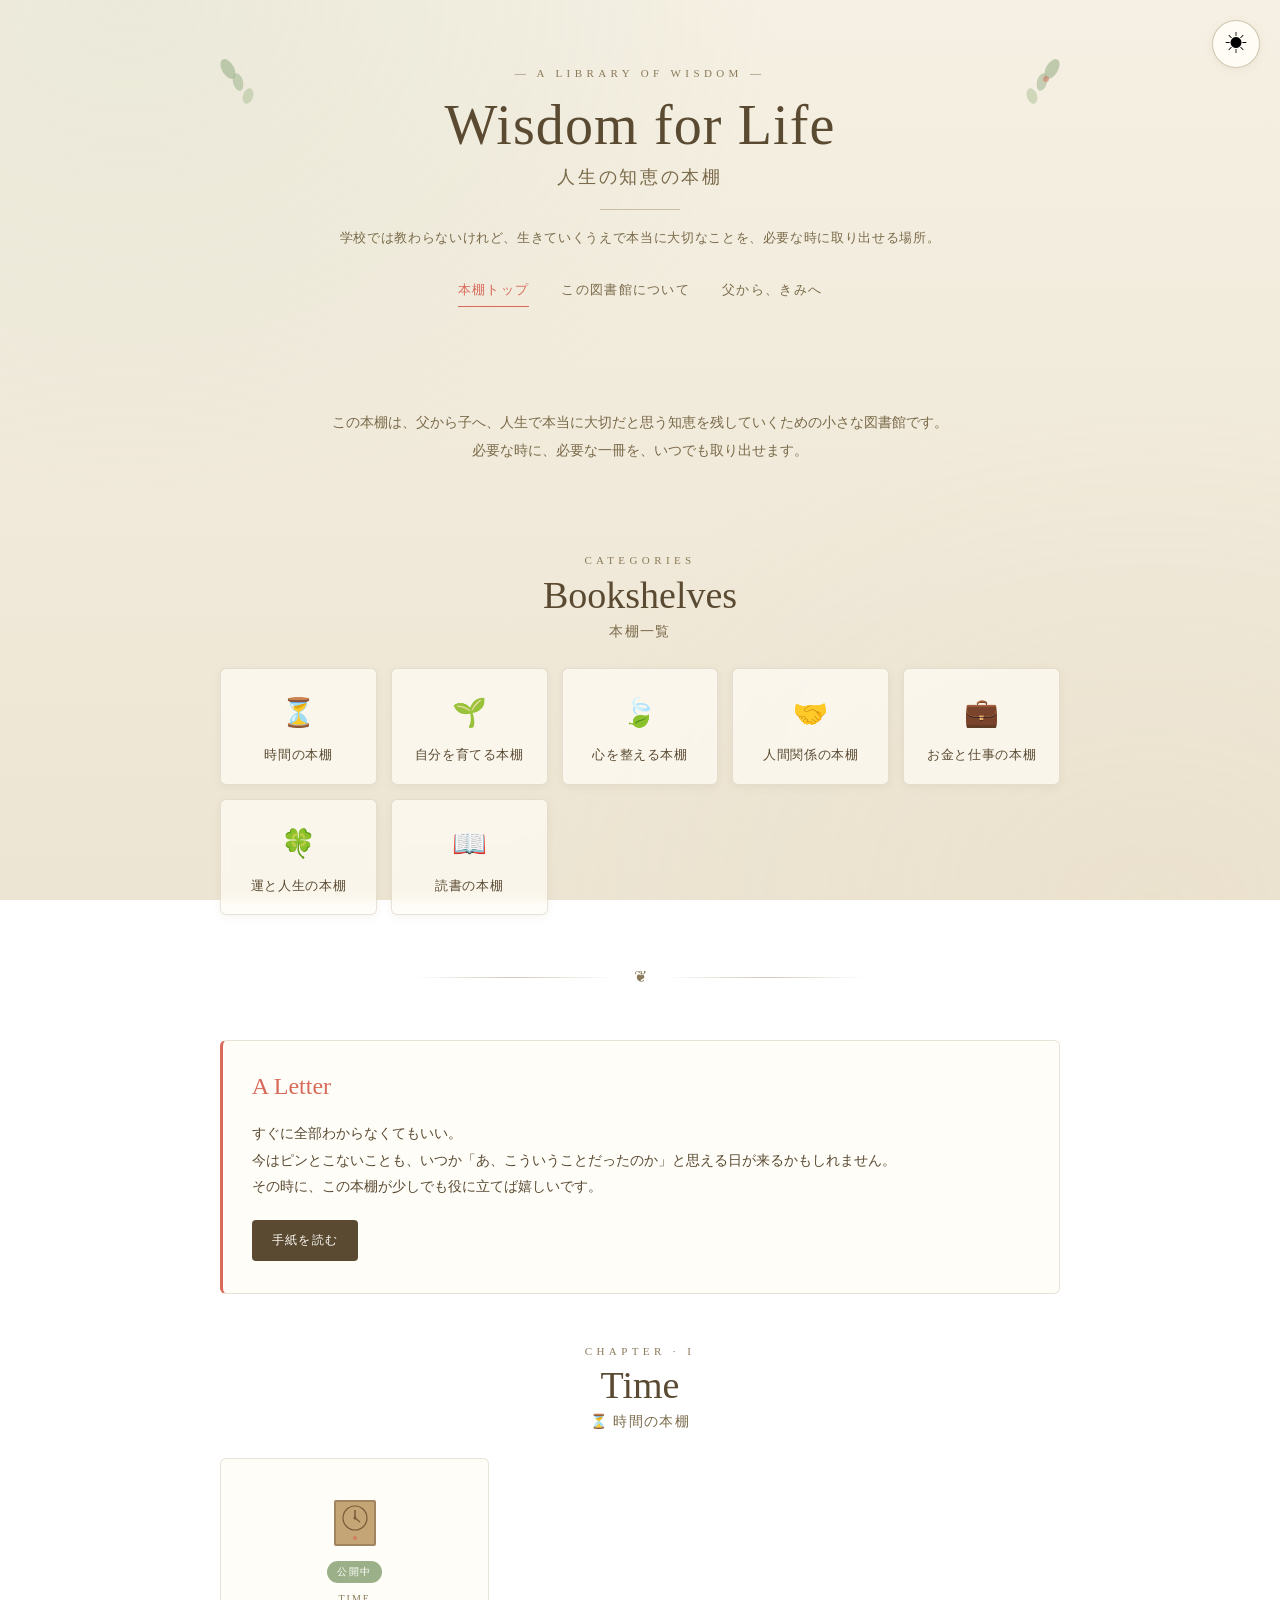
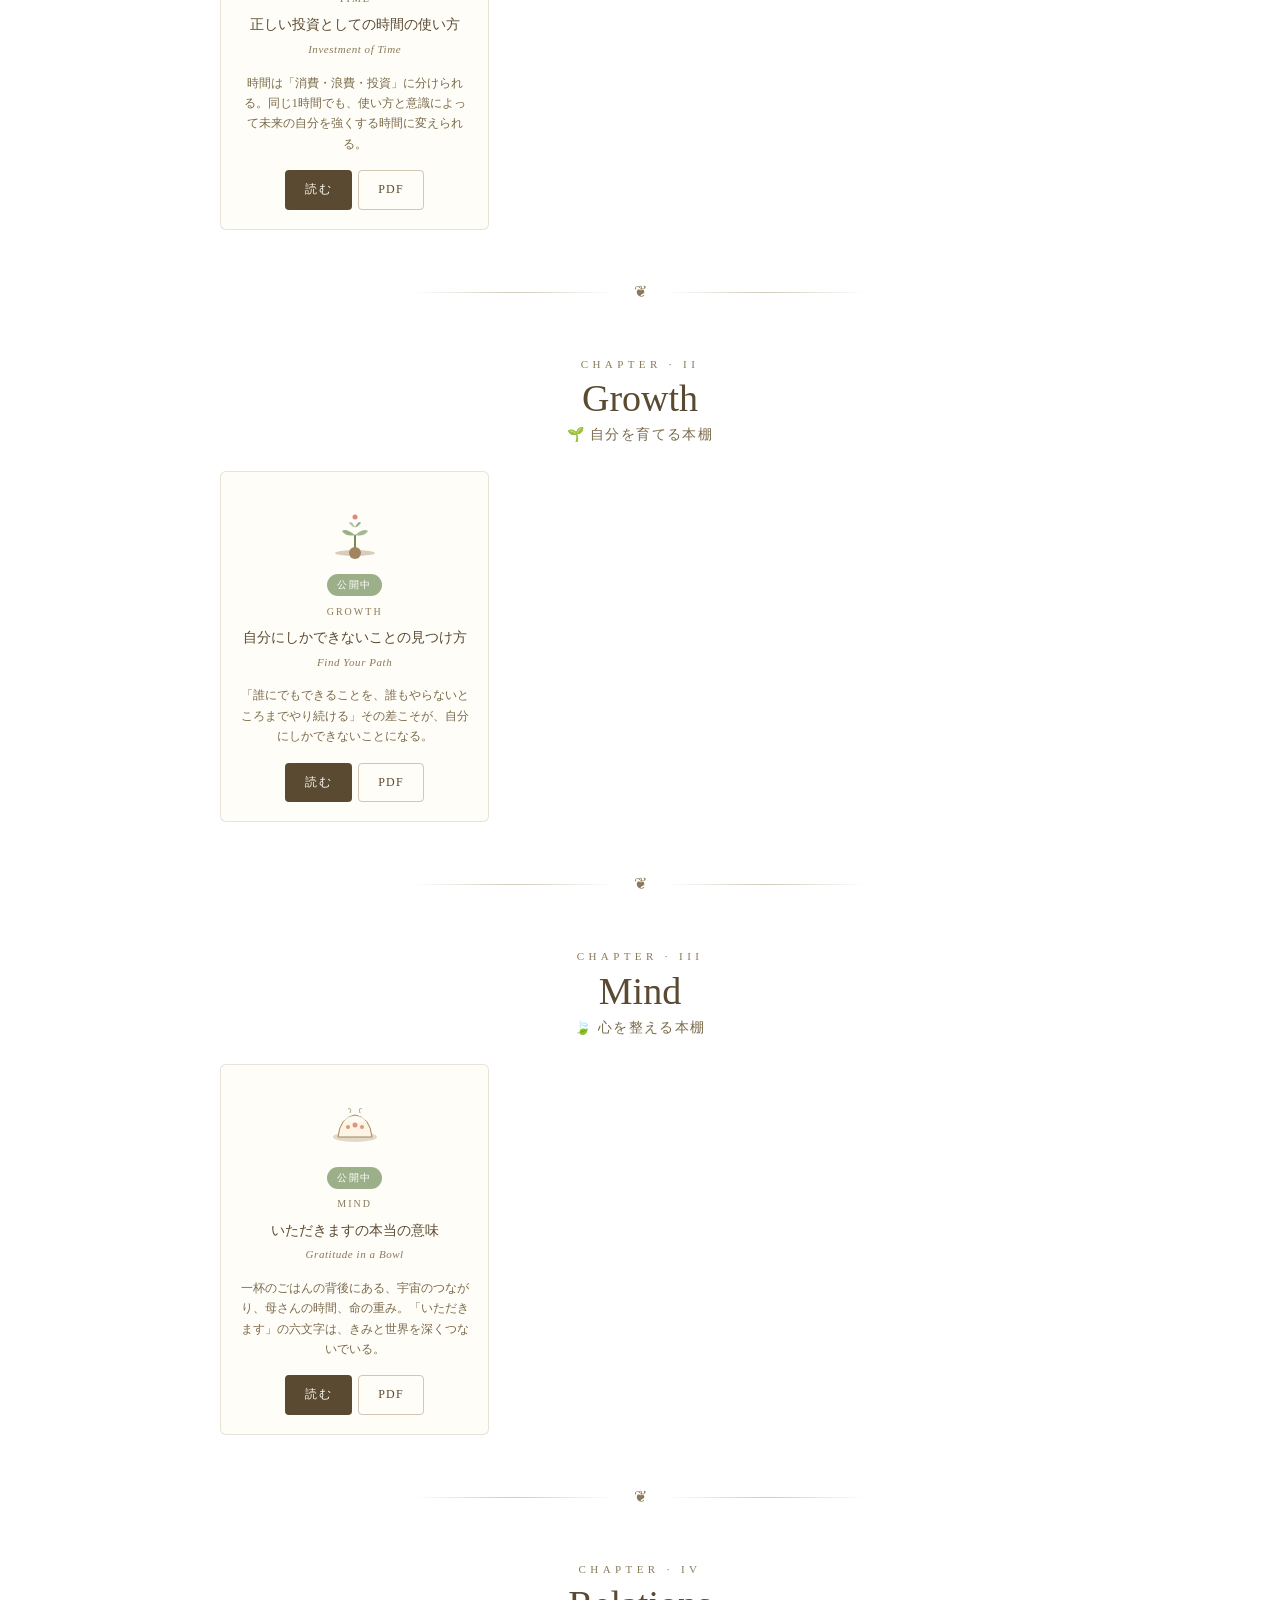
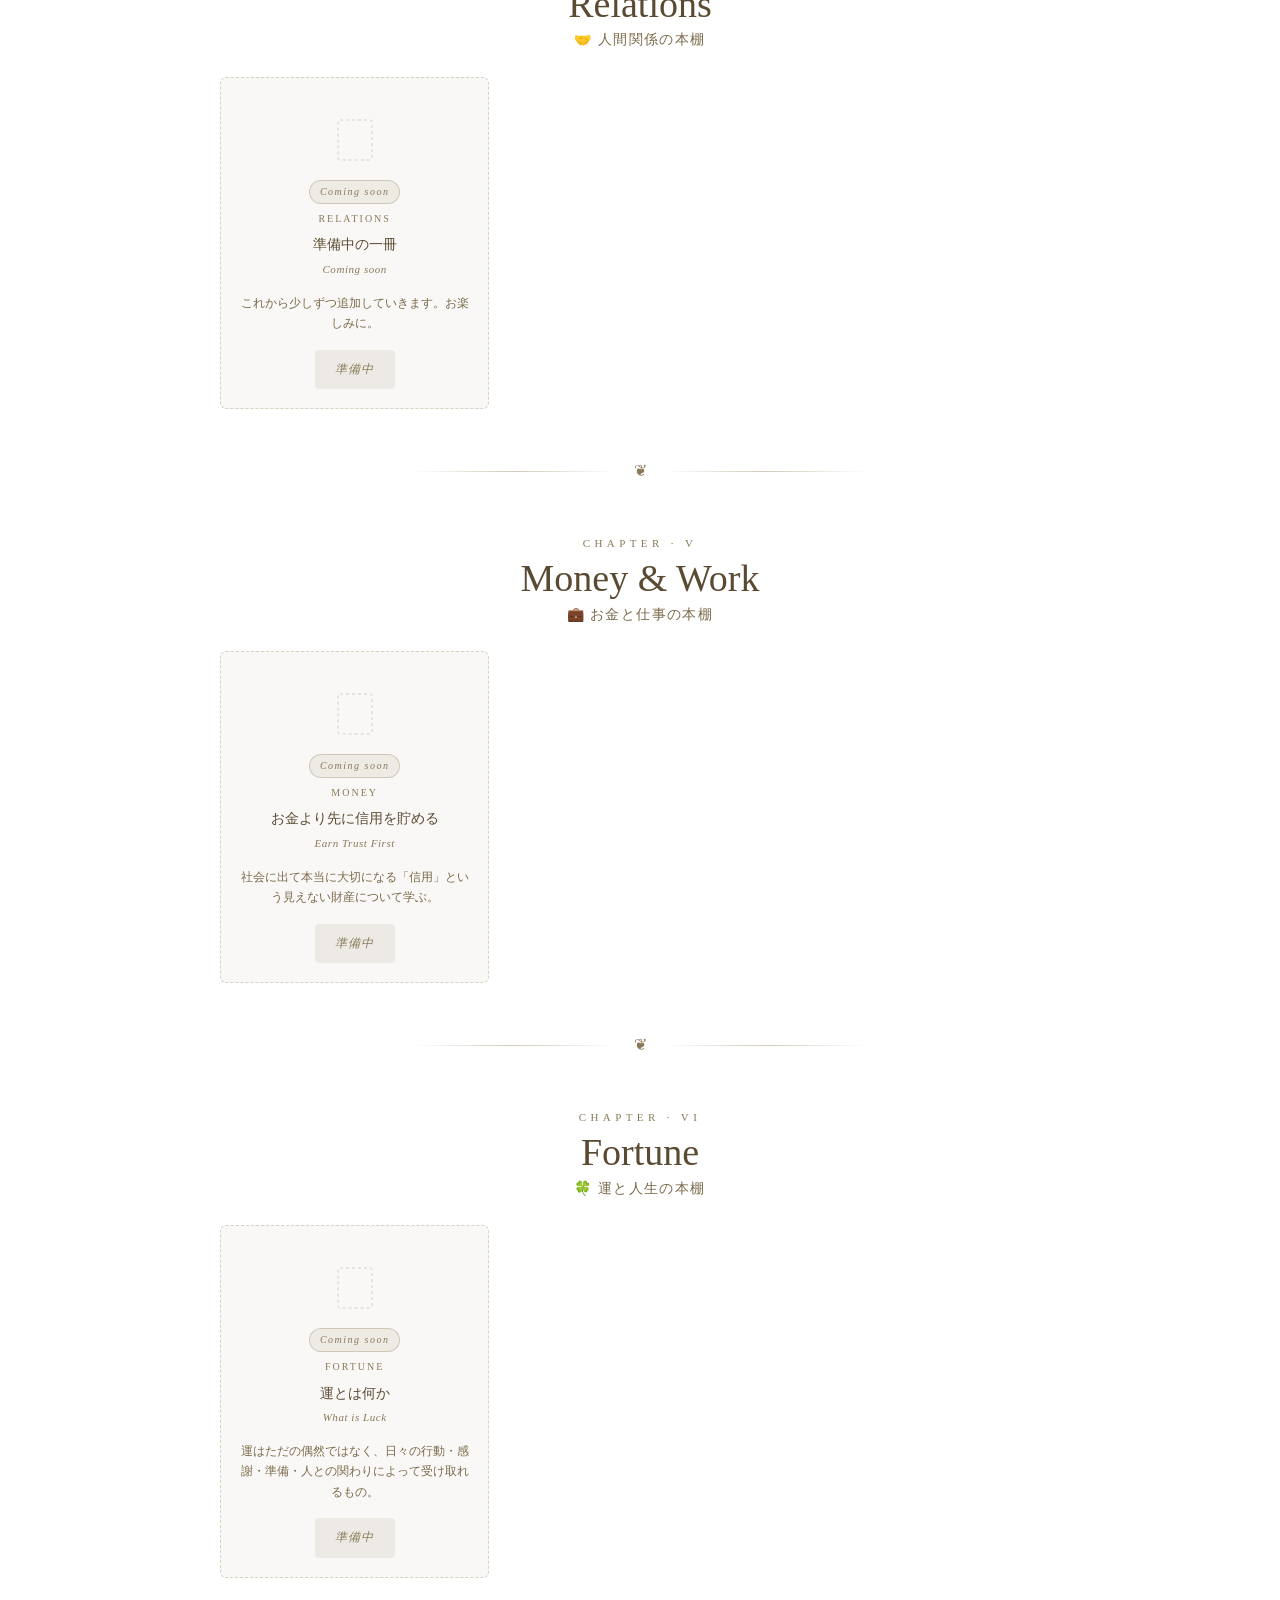
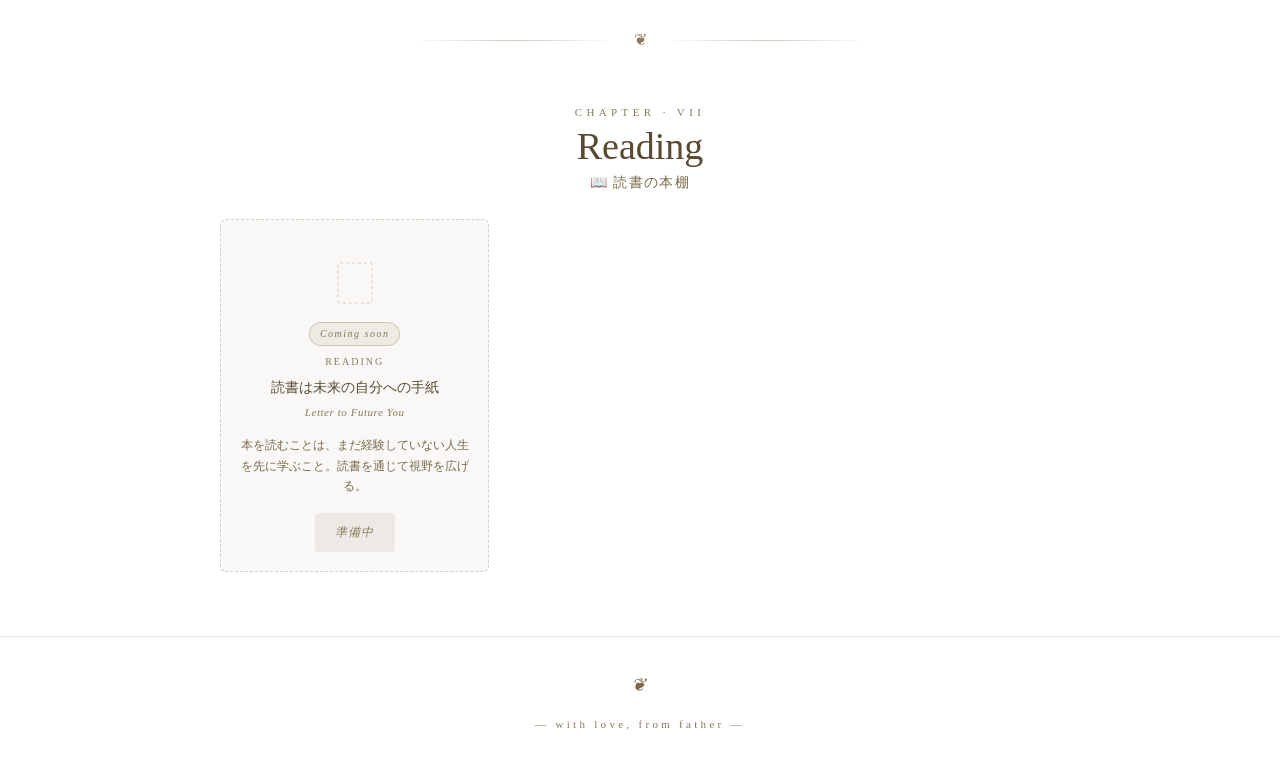
==== index.html @ dc79f316 "Update index.html" ====
<!DOCTYPE html>
<!--
  index.html  =  サイトのトップページ
  ヴィンテージ・ライブラリーデザイン(昼モード)
-->
<html lang="ja" data-mode="day">
<head>
  <meta charset="UTF-8">
  <meta name="viewport" content="width=device-width, initial-scale=1.0">
  <title>人生の知恵の本棚｜父から、きみへ。必要な時に取り出せる学びの図書館</title>
  <meta name="description" content="学校では教わらないけれど、生きていくうえで本当に大切なこと。父から、きみへ。人生の知恵を残していく学びの図書館。時間の使い方、自分を育てる力、心を整える知恵などを、文章とPDFで残しています。">
  <!-- OGP (SNSでシェアされた時の表示) -->
  <meta property="og:title" content="人生の知恵の本棚｜父から、きみへ。必要な時に取り出せる学びの図書館">
  <meta property="og:description" content="学校では教わらないけれど、生きていくうえで本当に大切なこと。父から、きみへ。人生の知恵を残していく学びの図書館。時間の使い方、自分を育てる力、心を整える知恵などを、文章とPDFで残しています。">
  <meta property="og:type" content="website">
  <meta property="og:url" content="https://lampirika358.com/index.html">
  <meta property="og:site_name" content="人生の知恵の本棚">
  <meta property="og:locale" content="ja_JP">
  <meta name="twitter:card" content="summary">
  <link rel="stylesheet" href="assets/css/style.css">
</head>
<body>

  <!-- 昼夜切替ボタン(フェーズ1では仮ボタン、フェーズ2で機能追加) -->
  <button class="mode-toggle" title="昼夜モード切替(準備中)">☀</button>

  <!-- ===== ヘッダー ===== -->
  <header class="site-header">
    <div class="container">
      <div class="site-header-inner">
        <p class="site-overline">— A LIBRARY OF WISDOM —</p>
        <h1 class="site-title"><a href="index.html">Wisdom for Life</a></h1>
        <p class="site-title-jp">人生の知恵の本棚</p>
        <div class="site-divider"></div>
        <p class="site-subtitle">学校では教わらないけれど、生きていくうえで本当に大切なことを、必要な時に取り出せる場所。</p>
      </div>
      <nav class="site-nav">
        <a href="index.html" class="is-active">本棚トップ</a>
        <a href="about.html">この図書館について</a>
        <a href="letter.html">父から、きみへ</a>
      </nav>
    </div>
  </header>

  <main class="container">

    <!-- ===== 導入 ===== -->
    <section class="intro">
      <p>
        この本棚は、父から子へ、人生で本当に大切だと思う知恵を残していくための小さな図書館です。<br>
        必要な時に、必要な一冊を、いつでも取り出せます。
      </p>
    </section>

    <!-- ===== カテゴリー一覧 ===== -->
    <section class="section">
      <div class="section-chapter">
        <p class="section-chapter-overline">CATEGORIES</p>
        <h2 class="section-chapter-title">Bookshelves</h2>
        <p class="section-chapter-jp">本棚一覧</p>
      </div>

      <div class="category-grid">
        <a class="category-card" href="#shelf-time">
          <span class="category-icon">⏳</span>
          <span class="category-name">時間の本棚</span>
        </a>
        <a class="category-card" href="#shelf-self">
          <span class="category-icon">🌱</span>
          <span class="category-name">自分を育てる本棚</span>
        </a>
        <a class="category-card" href="#shelf-mind">
          <span class="category-icon">🍃</span>
          <span class="category-name">心を整える本棚</span>
        </a>
        <a class="category-card" href="#shelf-relation">
          <span class="category-icon">🤝</span>
          <span class="category-name">人間関係の本棚</span>
        </a>
        <a class="category-card" href="#shelf-money">
          <span class="category-icon">💼</span>
          <span class="category-name">お金と仕事の本棚</span>
        </a>
        <a class="category-card" href="#shelf-luck">
          <span class="category-icon">🍀</span>
          <span class="category-name">運と人生の本棚</span>
        </a>
        <a class="category-card" href="#shelf-read">
          <span class="category-icon">📖</span>
          <span class="category-name">読書の本棚</span>
        </a>
      </div>
    </section>

    <!-- 区切り -->
    <div class="divider">
      <div class="divider-line"></div>
      <span class="divider-mark">❦</span>
      <div class="divider-line"></div>
    </div>

    <!-- ===== 父から、きみへ(短いメッセージ) ===== -->
    <section class="message-box">
      <h2 class="message-box-title">A Letter</h2>
      <p>
        すぐに全部わからなくてもいい。<br>
        今はピンとこないことも、いつか「あ、こういうことだったのか」と思える日が来るかもしれません。<br>
        その時に、この本棚が少しでも役に立てば嬉しいです。
      </p>
      <p style="margin-top: 1.2rem;">
        <a class="btn btn-primary" href="letter.html">手紙を読む</a>
      </p>
    </section>

    <!-- ===== 時間の本棚 ===== -->
    <section class="section" id="shelf-time">
      <div class="section-chapter">
        <p class="section-chapter-overline">CHAPTER · I</p>
        <h2 class="section-chapter-title">Time</h2>
        <p class="section-chapter-jp">⏳ 時間の本棚</p>
      </div>

      <div class="book-grid">
        <article class="book-card">
          <!-- 本のイラスト -->
          <div class="book-illustration">
            <svg viewBox="0 0 70 70">
              <rect x="14" y="18" width="42" height="46" fill="#a08560" rx="2"/>
              <rect x="16" y="20" width="38" height="42" fill="#c4a575" rx="1"/>
              <circle cx="35" cy="36" r="12" fill="none" stroke="#7a5a3a" stroke-width="1.2"/>
              <line x1="35" y1="28" x2="35" y2="36" stroke="#7a5a3a" stroke-width="1.5"/>
              <line x1="35" y1="36" x2="40" y2="40" stroke="#7a5a3a" stroke-width="1.2"/>
              <circle cx="35" cy="36" r="1.5" fill="#7a5a3a"/>
              <circle cx="35" cy="56" r="2" fill="#d96a5a" opacity="0.7"/>
            </svg>
          </div>
          <span class="book-status status-open">公開中</span>
          <p class="book-category">TIME</p>
          <h3 class="book-title">正しい投資としての時間の使い方</h3>
          <p class="book-title-en">Investment of Time</p>
          <p class="book-desc">時間は「消費・浪費・投資」に分けられる。同じ1時間でも、使い方と意識によって未来の自分を強くする時間に変えられる。</p>
          <div class="book-actions">
            <a class="btn btn-primary" href="lessons/time-investment.html">読む</a>
            <a class="btn btn-secondary" href="assets/pdf/time-investment.pdf" target="_blank" rel="noopener">PDF</a>
          </div>
        </article>
      </div>
    </section>

    <!-- 区切り -->
    <div class="divider">
      <div class="divider-line"></div>
      <span class="divider-mark">❦</span>
      <div class="divider-line"></div>
    </div>

    <!-- ===== 自分を育てる本棚 ===== -->
    <section class="section" id="shelf-self">
      <div class="section-chapter">
        <p class="section-chapter-overline">CHAPTER · II</p>
        <h2 class="section-chapter-title">Growth</h2>
        <p class="section-chapter-jp">🌱 自分を育てる本棚</p>
      </div>

      <div class="book-grid">
        <article class="book-card">
          <div class="book-illustration">
            <svg viewBox="0 0 70 70">
              <ellipse cx="35" cy="58" rx="20" ry="3" fill="#a08560" opacity="0.4"/>
              <path d="M35 58 L35 40" stroke="#7a8a5a" stroke-width="2"/>
              <path d="M35 40 Q26 33 22 36 Q26 42 35 40" fill="#9bb088"/>
              <path d="M35 40 Q44 33 48 36 Q44 42 35 40" fill="#a5b893"/>
              <path d="M35 32 Q31 25 29 28 Q33 33 35 32" fill="#b5c5a0"/>
              <path d="M35 32 Q39 25 41 28 Q37 33 35 32" fill="#9bb088"/>
              <circle cx="35" cy="58" r="6" fill="#a08560"/>
              <circle cx="35" cy="22" r="2.5" fill="#d96a5a" opacity="0.8"/>
            </svg>
          </div>
          <span class="book-status status-open">公開中</span>
          <p class="book-category">GROWTH</p>
          <h3 class="book-title">自分にしかできないことの見つけ方</h3>
          <p class="book-title-en">Find Your Path</p>
          <p class="book-desc">「誰にでもできることを、誰もやらないところまでやり続ける」その差こそが、自分にしかできないことになる。</p>
          <div class="book-actions">
            <a class="btn btn-primary" href="lessons/jibun-ni-shika-dekinai-koto.html">読む</a>
            <a class="btn btn-secondary" href="assets/pdf/jibun-ni-shika-dekinai-koto.pdf" target="_blank" rel="noopener">PDF</a>
          </div>
        </article>
      </div>
    </section>

    <!-- 区切り -->
    <div class="divider">
      <div class="divider-line"></div>
      <span class="divider-mark">❦</span>
      <div class="divider-line"></div>
    </div>

    <!-- ===== 心を整える本棚 ===== -->
    <section class="section" id="shelf-mind">
      <div class="section-chapter">
        <p class="section-chapter-overline">CHAPTER · III</p>
        <h2 class="section-chapter-title">Mind</h2>
        <p class="section-chapter-jp">🍃 心を整える本棚</p>
      </div>

      <div class="book-grid">
        <article class="book-card">
          <div class="book-illustration">
            <svg viewBox="0 0 70 70">
              <ellipse cx="35" cy="50" rx="22" ry="5" fill="#a08560" opacity="0.3"/>
              <path d="M18 50 Q20 30 35 28 Q50 30 52 50 Z" fill="#fcf5e3" stroke="#a08560" stroke-width="1"/>
              <ellipse cx="35" cy="32" rx="12" ry="3" fill="#fff" opacity="0.6"/>
              <circle cx="28" cy="40" r="2" fill="#d96a5a" opacity="0.7"/>
              <circle cx="35" cy="38" r="2.5" fill="#d96a5a" opacity="0.7"/>
              <circle cx="42" cy="40" r="2" fill="#d96a5a" opacity="0.7"/>
              <path d="M30 26 Q32 20 28 22" fill="none" stroke="#9bb088" stroke-width="1"/>
              <path d="M40 26 Q38 20 42 22" fill="none" stroke="#9bb088" stroke-width="1"/>
            </svg>
          </div>
          <span class="book-status status-open">公開中</span>
          <p class="book-category">MIND</p>
          <h3 class="book-title">いただきますの本当の意味</h3>
          <p class="book-title-en">Gratitude in a Bowl</p>
          <p class="book-desc">一杯のごはんの背後にある、宇宙のつながり、母さんの時間、命の重み。「いただきます」の六文字は、きみと世界を深くつないでいる。</p>
          <div class="book-actions">
            <a class="btn btn-primary" href="lessons/itadakimasu.html">読む</a>
            <a class="btn btn-secondary" href="assets/pdf/itadakimasu.pdf" target="_blank" rel="noopener">PDF</a>
          </div>
        </article>
      </div>
    </section>

    <!-- 区切り -->
    <div class="divider">
      <div class="divider-line"></div>
      <span class="divider-mark">❦</span>
      <div class="divider-line"></div>
    </div>

    <!-- ===== 人間関係の本棚 ===== -->
    <section class="section" id="shelf-relation">
      <div class="section-chapter">
        <p class="section-chapter-overline">CHAPTER · IV</p>
        <h2 class="section-chapter-title">Relations</h2>
        <p class="section-chapter-jp">🤝 人間関係の本棚</p>
      </div>

      <div class="book-grid">
        <article class="book-card is-coming">
          <div class="book-illustration">
            <svg viewBox="0 0 70 70">
              <rect x="18" y="20" width="34" height="40" fill="none" stroke="#a89070" stroke-width="1" stroke-dasharray="3,3" rx="2"/>
            </svg>
          </div>
          <span class="book-status status-coming">Coming soon</span>
          <p class="book-category">RELATIONS</p>
          <h3 class="book-title">準備中の一冊</h3>
          <p class="book-title-en">Coming soon</p>
          <p class="book-desc">これから少しずつ追加していきます。お楽しみに。</p>
          <div class="book-actions">
            <span class="btn btn-disabled">準備中</span>
          </div>
        </article>
      </div>
    </section>

    <!-- 区切り -->
    <div class="divider">
      <div class="divider-line"></div>
      <span class="divider-mark">❦</span>
      <div class="divider-line"></div>
    </div>

    <!-- ===== お金と仕事の本棚 ===== -->
    <section class="section" id="shelf-money">
      <div class="section-chapter">
        <p class="section-chapter-overline">CHAPTER · V</p>
        <h2 class="section-chapter-title">Money &amp; Work</h2>
        <p class="section-chapter-jp">💼 お金と仕事の本棚</p>
      </div>

      <div class="book-grid">
        <article class="book-card is-coming">
          <div class="book-illustration">
            <svg viewBox="0 0 70 70">
              <rect x="18" y="20" width="34" height="40" fill="none" stroke="#a89070" stroke-width="1" stroke-dasharray="3,3" rx="2"/>
            </svg>
          </div>
          <span class="book-status status-coming">Coming soon</span>
          <p class="book-category">MONEY</p>
          <h3 class="book-title">お金より先に信用を貯める</h3>
          <p class="book-title-en">Earn Trust First</p>
          <p class="book-desc">社会に出て本当に大切になる「信用」という見えない財産について学ぶ。</p>
          <div class="book-actions">
            <span class="btn btn-disabled">準備中</span>
          </div>
        </article>
      </div>
    </section>

    <!-- 区切り -->
    <div class="divider">
      <div class="divider-line"></div>
      <span class="divider-mark">❦</span>
      <div class="divider-line"></div>
    </div>

    <!-- ===== 運と人生の本棚 ===== -->
    <section class="section" id="shelf-luck">
      <div class="section-chapter">
        <p class="section-chapter-overline">CHAPTER · VI</p>
        <h2 class="section-chapter-title">Fortune</h2>
        <p class="section-chapter-jp">🍀 運と人生の本棚</p>
      </div>

      <div class="book-grid">
        <article class="book-card is-coming">
          <div class="book-illustration">
            <svg viewBox="0 0 70 70">
              <rect x="18" y="20" width="34" height="40" fill="none" stroke="#a89070" stroke-width="1" stroke-dasharray="3,3" rx="2"/>
            </svg>
          </div>
          <span class="book-status status-coming">Coming soon</span>
          <p class="book-category">FORTUNE</p>
          <h3 class="book-title">運とは何か</h3>
          <p class="book-title-en">What is Luck</p>
          <p class="book-desc">運はただの偶然ではなく、日々の行動・感謝・準備・人との関わりによって受け取れるもの。</p>
          <div class="book-actions">
            <span class="btn btn-disabled">準備中</span>
          </div>
        </article>
      </div>
    </section>

    <!-- 区切り -->
    <div class="divider">
      <div class="divider-line"></div>
      <span class="divider-mark">❦</span>
      <div class="divider-line"></div>
    </div>

    <!-- ===== 読書の本棚 ===== -->
    <section class="section" id="shelf-read">
      <div class="section-chapter">
        <p class="section-chapter-overline">CHAPTER · VII</p>
        <h2 class="section-chapter-title">Reading</h2>
        <p class="section-chapter-jp">📖 読書の本棚</p>
      </div>

      <div class="book-grid">
        <article class="book-card is-coming">
          <div class="book-illustration">
            <svg viewBox="0 0 70 70">
              <rect x="18" y="20" width="34" height="40" fill="none" stroke="#a89070" stroke-width="1" stroke-dasharray="3,3" rx="2"/>
            </svg>
          </div>
          <span class="book-status status-coming">Coming soon</span>
          <p class="book-category">READING</p>
          <h3 class="book-title">読書は未来の自分への手紙</h3>
          <p class="book-title-en">Letter to Future You</p>
          <p class="book-desc">本を読むことは、まだ経験していない人生を先に学ぶこと。読書を通じて視野を広げる。</p>
          <div class="book-actions">
            <span class="btn btn-disabled">準備中</span>
          </div>
        </article>
      </div>
    </section>

  </main>

  <!-- ===== フッター ===== -->
  <footer class="site-footer">
    <div class="container">
      <p>— with love, from father —</p>
    </div>
  </footer>

  <script src="assets/js/main.js"></script>
</body>
</html>
---- assets/css/style.css ----
/* ============================================================
   人生の知恵の本棚  共通スタイル(style.css)  v3 夜モード強化版
   ----------------------------------------------------------
   昼モード:ヴィンテージ・ライブラリー(default)
   夜モード:エンジェリック・アーカイブ(神秘的な近未来)
   ============================================================ */

/* ============================================================
   昼モード(デフォルト)
   ============================================================ */
:root,
html[data-mode="day"] {
  --color-bg-1:       #f5f0e3;
  --color-bg-2:       #ede5d3;
  --color-paper:      #fffcf5;
  --color-paper-soft: rgba(255, 252, 245, 0.7);

  --color-text:       #5a4a32;
  --color-text-soft:  #7a6a4a;
  --color-muted:      #8a7a5a;

  --color-accent:     #d96a5a;
  --color-leaf:       #9bb088;
  --color-leaf-dark:  #7a8a6a;

  --color-wood:       #a08560;
  --color-wood-dark:  #7a5a3a;

  --color-border:        rgba(140, 120, 80, 0.2);
  --color-border-strong: rgba(140, 120, 80, 0.4);
  --color-coming:        rgba(140, 120, 80, 0.3);

  --shadow-soft:  0 2px 8px rgba(120, 100, 60, 0.08);
  --shadow-card:  0 4px 12px rgba(120, 100, 60, 0.12);
  --shadow-hover: 0 8px 16px rgba(120, 100, 60, 0.18);

  --color-title:      #5a4a32;
  --color-title-soft: #7a6a4a;

  --letter-line: rgba(140, 120, 80, 0.08);
  --letter-bg:   #fcf5e3;
}

/* ============================================================
   夜モード(エンジェリック・アーカイブ)
   ============================================================ */
html[data-mode="night"] {
  --color-bg-1:       #0a1530;
  --color-bg-2:       #050a1c;
  --color-paper:      rgba(20, 35, 70, 0.5);
  --color-paper-soft: rgba(30, 50, 90, 0.4);

  --color-text:       #e8edf5;
  --color-text-soft:  #c8d5e8;
  --color-muted:      #aac8ff;

  --color-accent:     #ffd9aa;
  --color-leaf:       #8cf0c8;
  --color-leaf-dark:  #5ec8a8;

  --color-wood:       #5a7ab8;
  --color-wood-dark:  #3a5a98;

  --color-border:        rgba(170, 200, 255, 0.25);
  --color-border-strong: rgba(170, 200, 255, 0.5);
  --color-coming:        rgba(170, 200, 255, 0.3);

  --shadow-soft:  0 0 16px rgba(120, 180, 255, 0.2);
  --shadow-card:  0 0 28px rgba(120, 180, 255, 0.3);
  --shadow-hover: 0 0 48px rgba(170, 200, 255, 0.5);

  --color-title:      #ffffff;
  --color-title-soft: #aac8ff;

  --letter-line: rgba(170, 200, 255, 0.12);
  --letter-bg:   rgba(20, 35, 70, 0.5);
}

/* ============================================================
   共通設定
   ============================================================ */
:root {
  --radius:      6px;
  --radius-lg:   10px;
  --font-script: 'Brush Script MT', 'Snell Roundhand', 'Apple Chancery', cursive;
  --font-serif:  'Hiragino Mincho ProN', 'Yu Mincho', '游明朝', 'Noto Serif JP', serif;
  --font-sans:   'Hiragino Sans', 'Yu Gothic', '游ゴシック', 'Noto Sans JP', sans-serif;
}

* {
  box-sizing: border-box;
}

html, body {
  margin: 0;
  padding: 0;
}

body {
  font-family: var(--font-serif);
  color: var(--color-text);
  line-height: 1.8;
  font-size: 16px;
  min-height: 100vh;
  position: relative;
  transition: background 0.8s ease, color 0.8s ease;
}

/* 昼モードの背景 */
html[data-mode="day"] body {
  background: linear-gradient(180deg, var(--color-bg-1) 0%, var(--color-bg-2) 100%);
  background-attachment: fixed;
}

/* 夜モードの背景:深い宇宙のグラデーション */
html[data-mode="night"] body {
  background:
    radial-gradient(ellipse at top, rgba(80, 140, 200, 0.4) 0%, transparent 50%),
    radial-gradient(ellipse at bottom right, rgba(180, 130, 220, 0.25) 0%, transparent 50%),
    radial-gradient(ellipse at bottom left, rgba(94, 234, 212, 0.15) 0%, transparent 50%),
    linear-gradient(180deg, #0a1530 0%, #050a1c 50%, #02050f 100%);
  background-attachment: fixed;
}

/* 昼モード:葉っぱの薄い影 */
html[data-mode="day"] body::before {
  content: '';
  position: fixed;
  top: 0;
  left: 0;
  right: 0;
  bottom: 0;
  background-image:
    radial-gradient(ellipse at 10% 0%, rgba(180, 200, 170, 0.15) 0%, transparent 40%),
    radial-gradient(ellipse at 90% 100%, rgba(220, 200, 170, 0.12) 0%, transparent 40%);
  pointer-events: none;
  z-index: 0;
}

/* ============================================================
   夜モード:背景の特殊エフェクト(全部入り)
   ============================================================ */

/* 星空(画面全体に散らばる星) */
html[data-mode="night"] body::before {
  content: '';
  position: fixed;
  top: 0;
  left: 0;
  right: 0;
  bottom: 0;
  pointer-events: none;
  z-index: 0;
  background-image:
    radial-gradient(2px 2px at 8% 12%, #fff, transparent),
    radial-gradient(1px 1px at 15% 30%, rgba(170, 200, 255, 0.9), transparent),
    radial-gradient(2px 2px at 25% 48%, #fff, transparent),
    radial-gradient(1px 1px at 35% 18%, rgba(255, 217, 170, 0.9), transparent),
    radial-gradient(2px 2px at 45% 65%, rgba(170, 200, 255, 0.9), transparent),
    radial-gradient(1px 1px at 55% 25%, #fff, transparent),
    radial-gradient(2px 2px at 65% 42%, rgba(255, 217, 170, 0.8), transparent),
    radial-gradient(1px 1px at 75% 75%, rgba(170, 200, 255, 1), transparent),
    radial-gradient(2px 2px at 85% 35%, #fff, transparent),
    radial-gradient(1px 1px at 92% 55%, rgba(170, 200, 255, 0.9), transparent),
    radial-gradient(2px 2px at 5% 70%, rgba(255, 217, 170, 0.8), transparent),
    radial-gradient(1px 1px at 18% 85%, #fff, transparent),
    radial-gradient(2px 2px at 30% 92%, rgba(170, 200, 255, 0.9), transparent),
    radial-gradient(1px 1px at 48% 88%, #fff, transparent),
    radial-gradient(2px 2px at 70% 90%, rgba(255, 217, 170, 0.9), transparent),
    radial-gradient(1px 1px at 82% 12%, #fff, transparent),
    radial-gradient(2px 2px at 95% 78%, rgba(170, 200, 255, 0.8), transparent);
  background-size: 100% 200vh;
  background-repeat: repeat-y;
  animation: star-twinkle 3s ease-in-out infinite;
}

@keyframes star-twinkle {
  0%, 100% { opacity: 0.5; }
  50% { opacity: 1; }
}

/* 光の雨(縦方向に降り注ぐ光の線) */
html[data-mode="night"] body::after {
  content: '';
  position: fixed;
  top: 0;
  left: 0;
  right: 0;
  bottom: 0;
  pointer-events: none;
  z-index: 0;
  background-image:
    linear-gradient(180deg, transparent 0%, rgba(170, 200, 255, 0.6) 30%, transparent 60%),
    linear-gradient(180deg, transparent 0%, rgba(255, 217, 170, 0.5) 30%, transparent 60%),
    linear-gradient(180deg, transparent 0%, rgba(200, 170, 255, 0.5) 30%, transparent 60%),
    linear-gradient(180deg, transparent 0%, rgba(170, 200, 255, 0.5) 30%, transparent 60%),
    linear-gradient(180deg, transparent 0%, rgba(255, 217, 170, 0.4) 30%, transparent 60%),
    linear-gradient(180deg, transparent 0%, rgba(170, 200, 255, 0.6) 30%, transparent 60%),
    linear-gradient(180deg, transparent 0%, rgba(200, 170, 255, 0.4) 30%, transparent 60%),
    linear-gradient(180deg, transparent 0%, rgba(170, 200, 255, 0.5) 30%, transparent 60%);
  background-size:
    1px 80px,
    1px 100px,
    1px 70px,
    1px 90px,
    1px 110px,
    1px 80px,
    1px 95px,
    1px 75px;
  background-position:
    8% 0,
    20% 0,
    35% 0,
    48% 0,
    62% 0,
    74% 0,
    86% 0,
    95% 0;
  background-repeat: no-repeat;
  animation: light-rain 5s linear infinite;
}

@keyframes light-rain {
  0% {
    background-position:
      8% -80px,
      20% -100px,
      35% -70px,
      48% -90px,
      62% -110px,
      74% -80px,
      86% -95px,
      95% -75px;
    opacity: 0;
  }
  20% { opacity: 0.8; }
  80% { opacity: 0.8; }
  100% {
    background-position:
      8% 100vh,
      20% 100vh,
      35% 100vh,
      48% 100vh,
      62% 100vh,
      74% 100vh,
      86% 100vh,
      95% 100vh;
    opacity: 0;
  }
}

.container {
  max-width: 880px;
  margin: 0 auto;
  padding: 0 20px;
  position: relative;
  z-index: 2;
}

/* ============================================================
   ヘッダー
   ============================================================ */
.site-header {
  text-align: center;
  padding: 4rem 0 2rem;
  position: relative;
}

.site-header-inner {
  position: relative;
}

/* 昼モード:葉の装飾 */
html[data-mode="day"] .site-header-inner::before {
  content: '';
  position: absolute;
  top: -10px;
  left: -10px;
  width: 80px;
  height: 60px;
  background-image: url("data:image/svg+xml,%3Csvg xmlns='http://www.w3.org/2000/svg' viewBox='0 0 80 60'%3E%3Cellipse cx='18' cy='15' rx='6' ry='11' fill='%239bb088' opacity='0.6' transform='rotate(-30 18 15)'/%3E%3Cellipse cx='28' cy='28' rx='5' ry='9' fill='%23a5b893' opacity='0.6' transform='rotate(-15 28 28)'/%3E%3Cellipse cx='38' cy='42' rx='5' ry='8' fill='%23b5c5a0' opacity='0.6' transform='rotate(20 38 42)'/%3E%3C/svg%3E");
  background-repeat: no-repeat;
  pointer-events: none;
  animation: leaf-sway 6s ease-in-out infinite;
  transform-origin: bottom right;
}

html[data-mode="day"] .site-header-inner::after {
  content: '';
  position: absolute;
  top: -10px;
  right: -10px;
  width: 80px;
  height: 60px;
  background-image: url("data:image/svg+xml,%3Csvg xmlns='http://www.w3.org/2000/svg' viewBox='0 0 80 60'%3E%3Cellipse cx='62' cy='15' rx='6' ry='11' fill='%239bb088' opacity='0.6' transform='rotate(30 62 15)'/%3E%3Cellipse cx='52' cy='28' rx='5' ry='9' fill='%23a5b893' opacity='0.6' transform='rotate(15 52 28)'/%3E%3Cellipse cx='42' cy='42' rx='5' ry='8' fill='%23b5c5a0' opacity='0.6' transform='rotate(-20 42 42)'/%3E%3Ccircle cx='56' cy='25' r='3' fill='%23d96a5a' opacity='0.5'/%3E%3C/svg%3E");
  background-repeat: no-repeat;
  pointer-events: none;
  animation: leaf-sway 7s ease-in-out infinite reverse;
  transform-origin: bottom left;
}

@keyframes leaf-sway {
  0%, 100% { transform: rotate(0deg); }
  50% { transform: rotate(3deg); }
}

/* 夜モード:大きな魔法陣(外側、ゆっくり回転) */
html[data-mode="night"] .site-header-inner::before {
  content: '';
  position: absolute;
  top: -80px;
  left: 50%;
  transform: translateX(-50%);
  width: 600px;
  height: 600px;
  max-width: 90vw;
  max-height: 90vw;
  background-image: url("data:image/svg+xml,%3Csvg xmlns='http://www.w3.org/2000/svg' viewBox='0 0 600 600'%3E%3Ccircle cx='300' cy='300' r='280' fill='none' stroke='%237ab8ff' stroke-width='0.8' opacity='0.5'/%3E%3Ccircle cx='300' cy='300' r='240' fill='none' stroke='%237ab8ff' stroke-width='0.5' opacity='0.4' stroke-dasharray='4,8'/%3E%3Ccircle cx='300' cy='300' r='200' fill='none' stroke='%23aac8ff' stroke-width='0.5' opacity='0.4'/%3E%3Cpolygon points='300,60 525,440 75,440' fill='none' stroke='%237ab8ff' stroke-width='0.6' opacity='0.4'/%3E%3Cpolygon points='300,540 75,160 525,160' fill='none' stroke='%237ab8ff' stroke-width='0.6' opacity='0.4'/%3E%3Ccircle cx='300' cy='60' r='4' fill='%23ffd9aa' opacity='0.8'/%3E%3Ccircle cx='525' cy='440' r='3' fill='%237ab8ff' opacity='0.7'/%3E%3Ccircle cx='75' cy='440' r='3' fill='%237ab8ff' opacity='0.7'/%3E%3Ccircle cx='300' cy='540' r='4' fill='%23ffd9aa' opacity='0.8'/%3E%3Ccircle cx='75' cy='160' r='3' fill='%237ab8ff' opacity='0.7'/%3E%3Ccircle cx='525' cy='160' r='3' fill='%237ab8ff' opacity='0.7'/%3E%3C/svg%3E");
  background-repeat: no-repeat;
  background-size: contain;
  pointer-events: none;
  z-index: -1;
  animation: magic-rotate-slow 90s linear infinite;
  opacity: 0.7;
}

/* 夜モード:中側の魔法陣(逆回転、文字入り) */
html[data-mode="night"] .site-header-inner::after {
  content: '';
  position: absolute;
  top: -40px;
  left: 50%;
  transform: translateX(-50%);
  width: 400px;
  height: 400px;
  max-width: 70vw;
  max-height: 70vw;
  background-image: url("data:image/svg+xml,%3Csvg xmlns='http://www.w3.org/2000/svg' viewBox='0 0 400 400'%3E%3Ccircle cx='200' cy='200' r='180' fill='none' stroke='%23aac8ff' stroke-width='0.5' opacity='0.5' stroke-dasharray='2,4'/%3E%3Ccircle cx='200' cy='200' r='140' fill='none' stroke='%23aac8ff' stroke-width='0.6' opacity='0.5'/%3E%3Ccircle cx='200' cy='200' r='100' fill='none' stroke='%23aac8ff' stroke-width='0.4' opacity='0.4' stroke-dasharray='3,6'/%3E%3Ctext x='200' y='30' text-anchor='middle' fill='%23aac8ff' opacity='0.7' style='font-size: 11px; letter-spacing: 0.4em;'%3E%E2%9C%A6 WISDOM %E2%9C%A6 KNOWLEDGE %E2%9C%A6%3C/text%3E%3Ctext x='200' y='380' text-anchor='middle' fill='%23aac8ff' opacity='0.7' style='font-size: 11px; letter-spacing: 0.4em;'%3E%E2%9C%A6 LIGHT %E2%9C%A6 LOVE %E2%9C%A6%3C/text%3E%3C/svg%3E");
  background-repeat: no-repeat;
  background-size: contain;
  pointer-events: none;
  z-index: -1;
  animation: magic-rotate-rev 60s linear infinite;
  opacity: 0.7;
}

@keyframes magic-rotate-slow {
  from { transform: translateX(-50%) rotate(0deg); }
  to { transform: translateX(-50%) rotate(360deg); }
}

@keyframes magic-rotate-rev {
  from { transform: translateX(-50%) rotate(360deg); }
  to { transform: translateX(-50%) rotate(0deg); }
}

/* 夜モード:中央の脈動する太陽光輪 */
html[data-mode="night"] .site-header::before {
  content: '';
  position: absolute;
  top: 30px;
  left: 50%;
  transform: translateX(-50%);
  width: 100px;
  height: 100px;
  border-radius: 50%;
  background:
    radial-gradient(circle, rgba(255, 230, 170, 0.9) 0%, rgba(255, 200, 120, 0.6) 30%, rgba(255, 200, 120, 0.2) 60%, transparent 80%);
  pointer-events: none;
  z-index: 0;
  animation: sun-pulse 4s ease-in-out infinite;
  filter: blur(2px);
}

@keyframes sun-pulse {
  0%, 100% { opacity: 0.6; transform: translateX(-50%) scale(1); }
  50% { opacity: 1; transform: translateX(-50%) scale(1.15); }
}

.site-overline {
  font-size: 11px;
  color: var(--color-muted);
  letter-spacing: 0.4em;
  margin: 0 0 0.8rem;
  position: relative;
  z-index: 2;
}

.site-title {
  font-family: var(--font-script);
  font-size: 56px;
  color: var(--color-title);
  margin: 0;
  font-weight: 400;
  line-height: 1;
  letter-spacing: 0.02em;
  position: relative;
  z-index: 2;
  transition: color 0.8s ease, text-shadow 0.8s ease;
}

html[data-mode="night"] .site-title {
  text-shadow:
    0 0 20px rgba(170, 200, 255, 0.8),
    0 0 40px rgba(170, 200, 255, 0.4);
}

.site-title a {
  color: inherit;
  text-decoration: none;
}

.site-title-jp {
  font-family: var(--font-serif);
  font-size: 18px;
  color: var(--color-title-soft);
  margin: 0.5rem 0 0;
  letter-spacing: 0.15em;
  font-weight: 500;
  position: relative;
  z-index: 2;
  transition: color 0.8s ease;
}

.site-divider {
  width: 80px;
  height: 1px;
  background: var(--color-border-strong);
  margin: 1rem auto;
  position: relative;
  z-index: 2;
}

.site-subtitle {
  font-size: 13px;
  color: var(--color-text-soft);
  margin: 0;
  letter-spacing: 0.05em;
  position: relative;
  z-index: 2;
}

.site-nav {
  display: flex;
  justify-content: center;
  gap: 2rem;
  margin-top: 1.5rem;
  flex-wrap: wrap;
  position: relative;
  z-index: 2;
}

.site-nav a {
  color: var(--color-text-soft);
  text-decoration: none;
  font-size: 13px;
  letter-spacing: 0.1em;
  padding: 0.3rem 0;
  border-bottom: 1px solid transparent;
  transition: all 0.3s ease;
}

.site-nav a:hover,
.site-nav a.is-active {
  color: var(--color-accent);
  border-bottom-color: var(--color-accent);
}

html[data-mode="night"] .site-nav a:hover,
html[data-mode="night"] .site-nav a.is-active {
  text-shadow: 0 0 8px rgba(255, 217, 170, 0.6);
}

/* ============================================================
   切替ボタン
   ============================================================ */
.mode-toggle {
  position: fixed;
  top: 20px;
  right: 20px;
  width: 48px;
  height: 48px;
  border-radius: 50%;
  background: var(--color-paper);
  border: 1px solid var(--color-border-strong);
  display: flex;
  align-items: center;
  justify-content: center;
  cursor: pointer;
  font-size: 22px;
  z-index: 100;
  box-shadow: var(--shadow-soft);
  transition: all 0.4s ease;
  font-family: var(--font-serif);
}

.mode-toggle:hover {
  transform: scale(1.1) rotate(15deg);
  box-shadow: var(--shadow-card);
}

html[data-mode="night"] .mode-toggle {
  background: rgba(20, 35, 70, 0.7);
  backdrop-filter: blur(12px);
  -webkit-backdrop-filter: blur(12px);
  box-shadow: 0 0 16px rgba(170, 200, 255, 0.4);
  color: #ffd9aa;
  text-shadow: 0 0 8px rgba(255, 217, 170, 0.6);
}

/* ============================================================
   セクション
   ============================================================ */
.section {
  margin: 3rem 0;
  position: relative;
  z-index: 2;
}

.intro {
  text-align: center;
  padding: 1.5rem 1rem;
  margin: 2rem 0 3rem;
  font-size: 14px;
  color: var(--color-text-soft);
  line-height: 2;
}

.section-chapter {
  text-align: center;
  margin-bottom: 1.5rem;
}

.section-chapter-overline {
  font-size: 11px;
  color: var(--color-muted);
  letter-spacing: 0.4em;
  margin: 0;
}

.section-chapter-title {
  font-family: var(--font-script);
  font-size: 38px;
  color: var(--color-title);
  margin: 0.3rem 0;
  font-weight: 400;
  line-height: 1;
  transition: color 0.8s ease, text-shadow 0.8s ease;
}

html[data-mode="night"] .section-chapter-title {
  text-shadow:
    0 0 16px rgba(170, 200, 255, 0.6),
    0 0 32px rgba(170, 200, 255, 0.3);
}

.section-chapter-jp {
  font-size: 14px;
  color: var(--color-text-soft);
  margin: 0;
  letter-spacing: 0.1em;
}

/* 区切り線 */
.divider {
  display: flex;
  align-items: center;
  justify-content: center;
  margin: 3rem 0;
}

.divider-line {
  flex: 1;
  height: 1px;
  background: linear-gradient(90deg, transparent, var(--color-border-strong), transparent);
  max-width: 200px;
}

.divider-mark {
  margin: 0 1.2rem;
  color: var(--color-muted);
  font-size: 16px;
}

html[data-mode="night"] .divider-mark {
  color: var(--color-accent);
  text-shadow: 0 0 12px rgba(255, 217, 170, 0.8);
}

/* ============================================================
   カテゴリーカード
   ============================================================ */
.category-grid {
  display: grid;
  grid-template-columns: repeat(auto-fill, minmax(140px, 1fr));
  gap: 14px;
  margin-top: 1.5rem;
}

.category-card {
  display: flex;
  flex-direction: column;
  align-items: center;
  justify-content: center;
  padding: 1.2rem 0.6rem;
  background: var(--color-paper-soft);
  border: 1px solid var(--color-border);
  border-radius: var(--radius);
  text-decoration: none;
  color: var(--color-text);
  box-shadow: var(--shadow-soft);
  transition: all 0.3s ease;
  text-align: center;
  backdrop-filter: blur(4px);
  -webkit-backdrop-filter: blur(4px);
}

html[data-mode="night"] .category-card {
  background: linear-gradient(180deg, rgba(80, 140, 220, 0.15) 0%, rgba(30, 60, 130, 0.25) 100%);
  border: 1px solid rgba(170, 200, 255, 0.3);
  box-shadow:
    0 0 16px rgba(80, 140, 220, 0.2),
    inset 0 0 12px rgba(170, 200, 255, 0.05);
}

.category-card:hover {
  transform: translateY(-3px);
  box-shadow: var(--shadow-card);
  border-color: var(--color-border-strong);
}

html[data-mode="night"] .category-card:hover {
  box-shadow:
    0 0 24px rgba(170, 200, 255, 0.5),
    inset 0 0 16px rgba(170, 200, 255, 0.1);
}

.category-icon {
  font-size: 28px;
  margin-bottom: 0.4rem;
}

html[data-mode="night"] .category-icon {
  filter: drop-shadow(0 0 8px rgba(170, 200, 255, 0.5));
}

.category-name {
  font-size: 13px;
  letter-spacing: 0.05em;
  line-height: 1.5;
}

/* ============================================================
   教材カード(夜はクリスタル本)
   ============================================================ */
.book-grid {
  display: grid;
  grid-template-columns: repeat(auto-fill, minmax(220px, 1fr));
  gap: 16px;
  margin-top: 1.2rem;
}

.book-card {
  background: var(--color-paper-soft);
  border: 1px solid var(--color-border);
  border-radius: var(--radius);
  padding: 1.4rem 1.2rem 1.2rem;
  text-align: center;
  cursor: pointer;
  transition: all 0.3s ease;
  display: flex;
  flex-direction: column;
  position: relative;
  backdrop-filter: blur(4px);
  -webkit-backdrop-filter: blur(4px);
}

/* 夜モードのクリスタル本(基本) */
html[data-mode="night"] .book-card {
  background: linear-gradient(180deg, rgba(80, 140, 220, 0.15) 0%, rgba(30, 60, 130, 0.3) 100%);
  border: 1px solid rgba(170, 200, 255, 0.5);
  box-shadow:
    0 0 16px rgba(80, 140, 220, 0.3),
    inset 0 0 12px rgba(170, 200, 255, 0.05);
}

/* 夜モード:時間の本棚(青系) */
html[data-mode="night"] #shelf-time .book-card {
  background: linear-gradient(180deg, rgba(74, 158, 255, 0.18) 0%, rgba(30, 80, 180, 0.35) 100%);
  border-color: rgba(120, 200, 255, 0.6);
  box-shadow: 0 0 18px rgba(120, 200, 255, 0.3), inset 0 0 12px rgba(120, 200, 255, 0.08);
}

/* 夜モード:自分を育てる本棚(翡翠) */
html[data-mode="night"] #shelf-self .book-card {
  background: linear-gradient(180deg, rgba(94, 234, 212, 0.18) 0%, rgba(20, 130, 110, 0.35) 100%);
  border-color: rgba(140, 240, 200, 0.6);
  box-shadow: 0 0 18px rgba(94, 234, 200, 0.3), inset 0 0 12px rgba(140, 240, 200, 0.08);
}

/* 夜モード:心を整える本棚(紫) */
html[data-mode="night"] #shelf-mind .book-card {
  background: linear-gradient(180deg, rgba(167, 139, 250, 0.18) 0%, rgba(80, 50, 180, 0.35) 100%);
  border-color: rgba(200, 170, 255, 0.6);
  box-shadow: 0 0 18px rgba(167, 139, 250, 0.3), inset 0 0 12px rgba(200, 170, 255, 0.08);
}

/* 夜モード:人間関係の本棚(ピンク) */
html[data-mode="night"] #shelf-relation .book-card {
  background: linear-gradient(180deg, rgba(255, 130, 180, 0.18) 0%, rgba(180, 50, 100, 0.35) 100%);
  border-color: rgba(255, 170, 200, 0.6);
  box-shadow: 0 0 18px rgba(255, 130, 180, 0.3), inset 0 0 12px rgba(255, 170, 200, 0.08);
}

/* 夜モード:お金と仕事の本棚(金色) */
html[data-mode="night"] #shelf-money .book-card {
  background: linear-gradient(180deg, rgba(244, 217, 110, 0.18) 0%, rgba(180, 140, 30, 0.35) 100%);
  border-color: rgba(255, 230, 150, 0.6);
  box-shadow: 0 0 18px rgba(244, 217, 110, 0.3), inset 0 0 12px rgba(255, 230, 150, 0.08);
}

/* 夜モード:運と人生の本棚(緑) */
html[data-mode="night"] #shelf-luck .book-card {
  background: linear-gradient(180deg, rgba(110, 234, 130, 0.18) 0%, rgba(40, 130, 60, 0.35) 100%);
  border-color: rgba(150, 240, 170, 0.6);
  box-shadow: 0 0 18px rgba(110, 234, 130, 0.3), inset 0 0 12px rgba(150, 240, 170, 0.08);
}

/* 夜モード:読書の本棚(水色) */
html[data-mode="night"] #shelf-read .book-card {
  background: linear-gradient(180deg, rgba(110, 220, 240, 0.18) 0%, rgba(30, 130, 160, 0.35) 100%);
  border-color: rgba(150, 230, 250, 0.6);
  box-shadow: 0 0 18px rgba(110, 220, 240, 0.3), inset 0 0 12px rgba(150, 230, 250, 0.08);
}

/* 夜モード:Coming soon用のカードはくすませる */
html[data-mode="night"] .book-card.is-coming {
  background: rgba(80, 100, 140, 0.12) !important;
  border: 1px dashed rgba(170, 200, 255, 0.3) !important;
  box-shadow: none !important;
}

.book-card:hover {
  transform: translateY(-5px);
  box-shadow: var(--shadow-card);
  border-color: var(--color-border-strong);
}

html[data-mode="night"] .book-card:hover {
  transform: translateY(-8px) scale(1.02);
  filter: brightness(1.15);
}

.book-card.is-coming {
  background: rgba(140, 120, 80, 0.05);
  border: 1px dashed var(--color-coming);
  cursor: default;
}

.book-card.is-coming:hover {
  transform: none;
  box-shadow: none;
  filter: none;
  border-color: var(--color-coming);
}

.book-illustration {
  width: 70px;
  height: 70px;
  margin: 0 auto 0.6rem;
  display: flex;
  align-items: center;
  justify-content: center;
}

.book-illustration svg {
  width: 100%;
  height: 100%;
  transition: filter 0.4s ease;
}

html[data-mode="night"] .book-illustration svg {
  filter: drop-shadow(0 0 10px rgba(170, 200, 255, 0.7)) brightness(1.3);
}

.book-card.is-coming .book-illustration {
  opacity: 0.4;
}

.book-status {
  display: inline-block;
  font-size: 10px;
  padding: 2px 10px;
  border-radius: 999px;
  margin-bottom: 0.4rem;
  letter-spacing: 0.15em;
  align-self: center;
}

.status-open {
  background: var(--color-leaf);
  color: #fff;
}

html[data-mode="night"] .status-open {
  background: rgba(94, 234, 200, 0.3);
  color: #8cf0c8;
  border: 1px solid #8cf0c8;
  box-shadow: 0 0 10px rgba(94, 234, 200, 0.5);
}

.status-coming {
  background: rgba(140, 120, 80, 0.1);
  color: var(--color-muted);
  border: 1px solid var(--color-coming);
  font-style: italic;
}

html[data-mode="night"] .status-coming {
  background: rgba(80, 100, 140, 0.2);
  color: rgba(170, 200, 255, 0.7);
}

.book-category {
  font-size: 10px;
  color: var(--color-muted);
  margin: 0 0 0.4rem;
  letter-spacing: 0.2em;
  text-transform: uppercase;
}

.book-title {
  font-size: 14px;
  color: var(--color-title);
  margin: 0 0 0.3rem;
  line-height: 1.5;
  font-weight: 500;
}

html[data-mode="night"] .book-title {
  text-shadow: 0 0 6px rgba(170, 200, 255, 0.4);
}

.book-title-en {
  font-size: 11px;
  color: var(--color-muted);
  margin: 0 0 0.8rem;
  font-style: italic;
  letter-spacing: 0.05em;
}

.book-desc {
  font-size: 12px;
  color: var(--color-text-soft);
  margin: 0 0 1rem;
  line-height: 1.7;
  flex-grow: 1;
}

.book-actions {
  display: flex;
  flex-wrap: wrap;
  gap: 6px;
  justify-content: center;
  margin-top: auto;
}

/* ============================================================
   ボタン
   ============================================================ */
.btn {
  display: inline-block;
  padding: 0.5rem 1.2rem;
  font-size: 12px;
  border-radius: 4px;
  text-decoration: none;
  text-align: center;
  cursor: pointer;
  border: 1px solid transparent;
  transition: all 0.3s ease;
  letter-spacing: 0.1em;
  font-family: var(--font-serif);
}

.btn-primary {
  background: var(--color-text);
  color: #fffcf5;
}

html[data-mode="night"] .btn-primary {
  background: linear-gradient(135deg, #aac8ff 0%, #7ab8ff 100%);
  color: #0a1530;
  border: 1px solid rgba(255, 255, 255, 0.3);
  box-shadow: 0 0 14px rgba(170, 200, 255, 0.5);
  font-weight: 600;
}

.btn-primary:hover {
  background: var(--color-accent);
}

html[data-mode="night"] .btn-primary:hover {
  background: linear-gradient(135deg, #ffd9aa 0%, #ffb878 100%);
  box-shadow: 0 0 24px rgba(255, 217, 170, 0.7);
}

.btn-secondary {
  background: transparent;
  color: var(--color-text);
  border-color: var(--color-border-strong);
}

html[data-mode="night"] .btn-secondary {
  background: rgba(170, 200, 255, 0.1);
  color: #fff;
  border-color: rgba(170, 200, 255, 0.5);
  backdrop-filter: blur(4px);
}

.btn-secondary:hover {
  background: var(--color-paper);
  border-color: var(--color-text);
}

html[data-mode="night"] .btn-secondary:hover {
  background: rgba(170, 200, 255, 0.25);
  box-shadow: 0 0 16px rgba(170, 200, 255, 0.4);
}

.btn-disabled {
  background: rgba(140, 120, 80, 0.1);
  color: var(--color-muted);
  cursor: not-allowed;
  font-style: italic;
}

/* ============================================================
   メッセージボックス・コールアウト
   ============================================================ */
.message-box {
  background: var(--color-paper-soft);
  border: 1px solid var(--color-border);
  border-left: 3px solid var(--color-accent);
  padding: 1.5rem 1.8rem;
  border-radius: var(--radius);
  margin: 2rem 0;
  backdrop-filter: blur(4px);
  -webkit-backdrop-filter: blur(4px);
}

html[data-mode="night"] .message-box {
  background: linear-gradient(180deg, rgba(80, 140, 220, 0.15) 0%, rgba(30, 60, 130, 0.25) 100%);
  border-left-color: var(--color-accent);
  box-shadow: 0 0 20px rgba(80, 140, 220, 0.2);
}

.message-box-title {
  font-family: var(--font-script);
  font-size: 24px;
  color: var(--color-accent);
  margin: 0 0 0.8rem;
  font-weight: 400;
}

html[data-mode="night"] .message-box-title {
  text-shadow: 0 0 12px rgba(255, 217, 170, 0.6);
}

.message-box p {
  margin: 0.5rem 0;
  font-size: 14px;
  line-height: 1.9;
}

/* ============================================================
   記事ページ
   ============================================================ */
.article {
  background: var(--color-paper);
  padding: 2.5rem 2rem;
  margin: 2rem 0;
  border-radius: var(--radius-lg);
  box-shadow: var(--shadow-soft);
  border: 1px solid var(--color-border);
  backdrop-filter: blur(8px);
  -webkit-backdrop-filter: blur(8px);
}

html[data-mode="night"] .article {
  background: rgba(20, 35, 70, 0.6);
  box-shadow: 0 0 24px rgba(80, 140, 220, 0.2);
}

.article-overline {
  font-size: 11px;
  color: var(--color-muted);
  letter-spacing: 0.3em;
  text-align: center;
  margin: 0;
}

.article-title {
  font-family: var(--font-serif);
  font-size: 26px;
  color: var(--color-title);
  text-align: center;
  margin: 0.5rem 0 0.3rem;
  font-weight: 500;
  line-height: 1.4;
}

html[data-mode="night"] .article-title {
  text-shadow: 0 0 12px rgba(170, 200, 255, 0.4);
}

.article-title-en {
  font-family: var(--font-script);
  font-size: 24px;
  color: var(--color-title-soft);
  text-align: center;
  margin: 0 0 1.5rem;
  font-weight: 400;
}

.article-divider {
  width: 80px;
  height: 1px;
  background: var(--color-border-strong);
  margin: 1.5rem auto;
}

.article-subtitle {
  font-size: 17px;
  color: var(--color-title);
  margin: 2rem 0 0.8rem;
  font-weight: 500;
  position: relative;
  padding-left: 1rem;
}

.article-subtitle::before {
  content: '';
  position: absolute;
  left: 0;
  top: 50%;
  transform: translateY(-50%);
  width: 4px;
  height: 16px;
  background: var(--color-accent);
}

html[data-mode="night"] .article-subtitle::before {
  box-shadow: 0 0 8px rgba(255, 217, 170, 0.6);
}

.callout {
  background: rgba(255, 248, 230, 0.6);
  border: 1px solid rgba(180, 150, 100, 0.3);
  padding: 1.2rem 1.4rem;
  border-radius: var(--radius);
  margin: 1.5rem 0;
}

html[data-mode="night"] .callout {
  background: rgba(80, 140, 220, 0.15);
  border-color: rgba(170, 200, 255, 0.4);
}

.callout-title {
  font-family: var(--font-script);
  font-size: 22px;
  color: var(--color-accent);
  margin: 0 0 0.5rem;
  font-weight: 400;
}

html[data-mode="night"] .callout-title {
  text-shadow: 0 0 10px rgba(255, 217, 170, 0.5);
}

.callout p {
  margin: 0;
  font-size: 14px;
  line-height: 1.8;
}

.bullet-list {
  padding-left: 1.5rem;
  margin: 0.8rem 0;
}

.bullet-list li {
  margin-bottom: 0.5rem;
  font-size: 14px;
  line-height: 1.8;
}

/* ============================================================
   手紙ページ
   ============================================================ */
.letter {
  background: var(--letter-bg);
  background-image: repeating-linear-gradient(
    180deg,
    transparent 0,
    transparent 31px,
    var(--letter-line) 32px
  );
  padding: 3rem 2.5rem;
  margin: 2rem 0;
  border-radius: var(--radius-lg);
  border: 1px solid var(--color-border);
  box-shadow: var(--shadow-card);
  position: relative;
}

html[data-mode="night"] .letter {
  background-color: rgba(20, 35, 70, 0.6);
  box-shadow: 0 0 28px rgba(80, 140, 220, 0.25);
}

.letter::before {
  content: '';
  position: absolute;
  top: 1rem;
  left: 1rem;
  right: 1rem;
  bottom: 1rem;
  border: 1px solid var(--color-border);
  border-radius: var(--radius);
  pointer-events: none;
}

.letter-title {
  font-family: var(--font-serif);
  font-size: 22px;
  color: var(--color-title);
  margin: 0 0 1.8rem;
  font-weight: 500;
  position: relative;
}

html[data-mode="night"] .letter-title {
  text-shadow: 0 0 10px rgba(170, 200, 255, 0.4);
}

.letter p {
  margin: 1rem 0;
  font-size: 15px;
  line-height: 2.1;
  position: relative;
}

.letter-sign {
  margin-top: 2rem !important;
  text-align: right;
  color: var(--color-text);
  font-style: italic;
}

/* ============================================================
   フッター
   ============================================================ */
.site-footer {
  margin-top: 4rem;
  padding: 2rem 0 1.5rem;
  text-align: center;
  font-size: 11px;
  color: var(--color-muted);
  letter-spacing: 0.3em;
  border-top: 1px solid var(--color-border);
  position: relative;
  z-index: 2;
}

.site-footer::before {
  content: '❦';
  display: block;
  font-size: 18px;
  color: var(--color-text-soft);
  margin-bottom: 0.8rem;
  font-style: italic;
}

html[data-mode="night"] .site-footer::before {
  content: '✦';
  color: var(--color-accent);
  text-shadow: 0 0 12px rgba(255, 217, 170, 0.7);
}

/* ============================================================
   スマホ対応
   ============================================================ */
@media (max-width: 600px) {
  body { font-size: 15px; }
  .site-header { padding: 3rem 0 1.5rem; }
  .site-title { font-size: 40px; }
  .site-title-jp { font-size: 16px; }
  .site-subtitle { font-size: 12px; }
  .site-nav { gap: 1.2rem; font-size: 12px; }
  .section-chapter-title { font-size: 30px; }
  .article { padding: 1.5rem 1.2rem; }
  .letter { padding: 2rem 1.5rem; }
  .article-title { font-size: 20px; }

  .book-grid {
    grid-template-columns: 1fr 1fr;
    gap: 10px;
  }
  .book-card { padding: 1rem 0.8rem; }
  .book-title { font-size: 13px; }
  .book-desc { font-size: 11px; }

  .category-grid {
    grid-template-columns: repeat(auto-fill, minmax(110px, 1fr));
    gap: 10px;
  }
  .category-card { padding: 1rem 0.4rem; }
  .category-name { font-size: 12px; }

  .mode-toggle {
    width: 40px;
    height: 40px;
    font-size: 18px;
    top: 12px;
    right: 12px;
  }

  html[data-mode="day"] .site-header-inner::before,
  html[data-mode="day"] .site-header-inner::after {
    width: 50px;
    height: 40px;
    background-size: 50px;
  }

  /* 夜モードの魔法陣はスマホでは小さく */
  html[data-mode="night"] .site-header-inner::before {
    width: 350px;
    height: 350px;
    top: -40px;
  }
  html[data-mode="night"] .site-header-inner::after {
    width: 250px;
    height: 250px;
    top: -20px;
  }
  html[data-mode="night"] .site-header::before {
    width: 70px;
    height: 70px;
    top: 20px;
  }
}
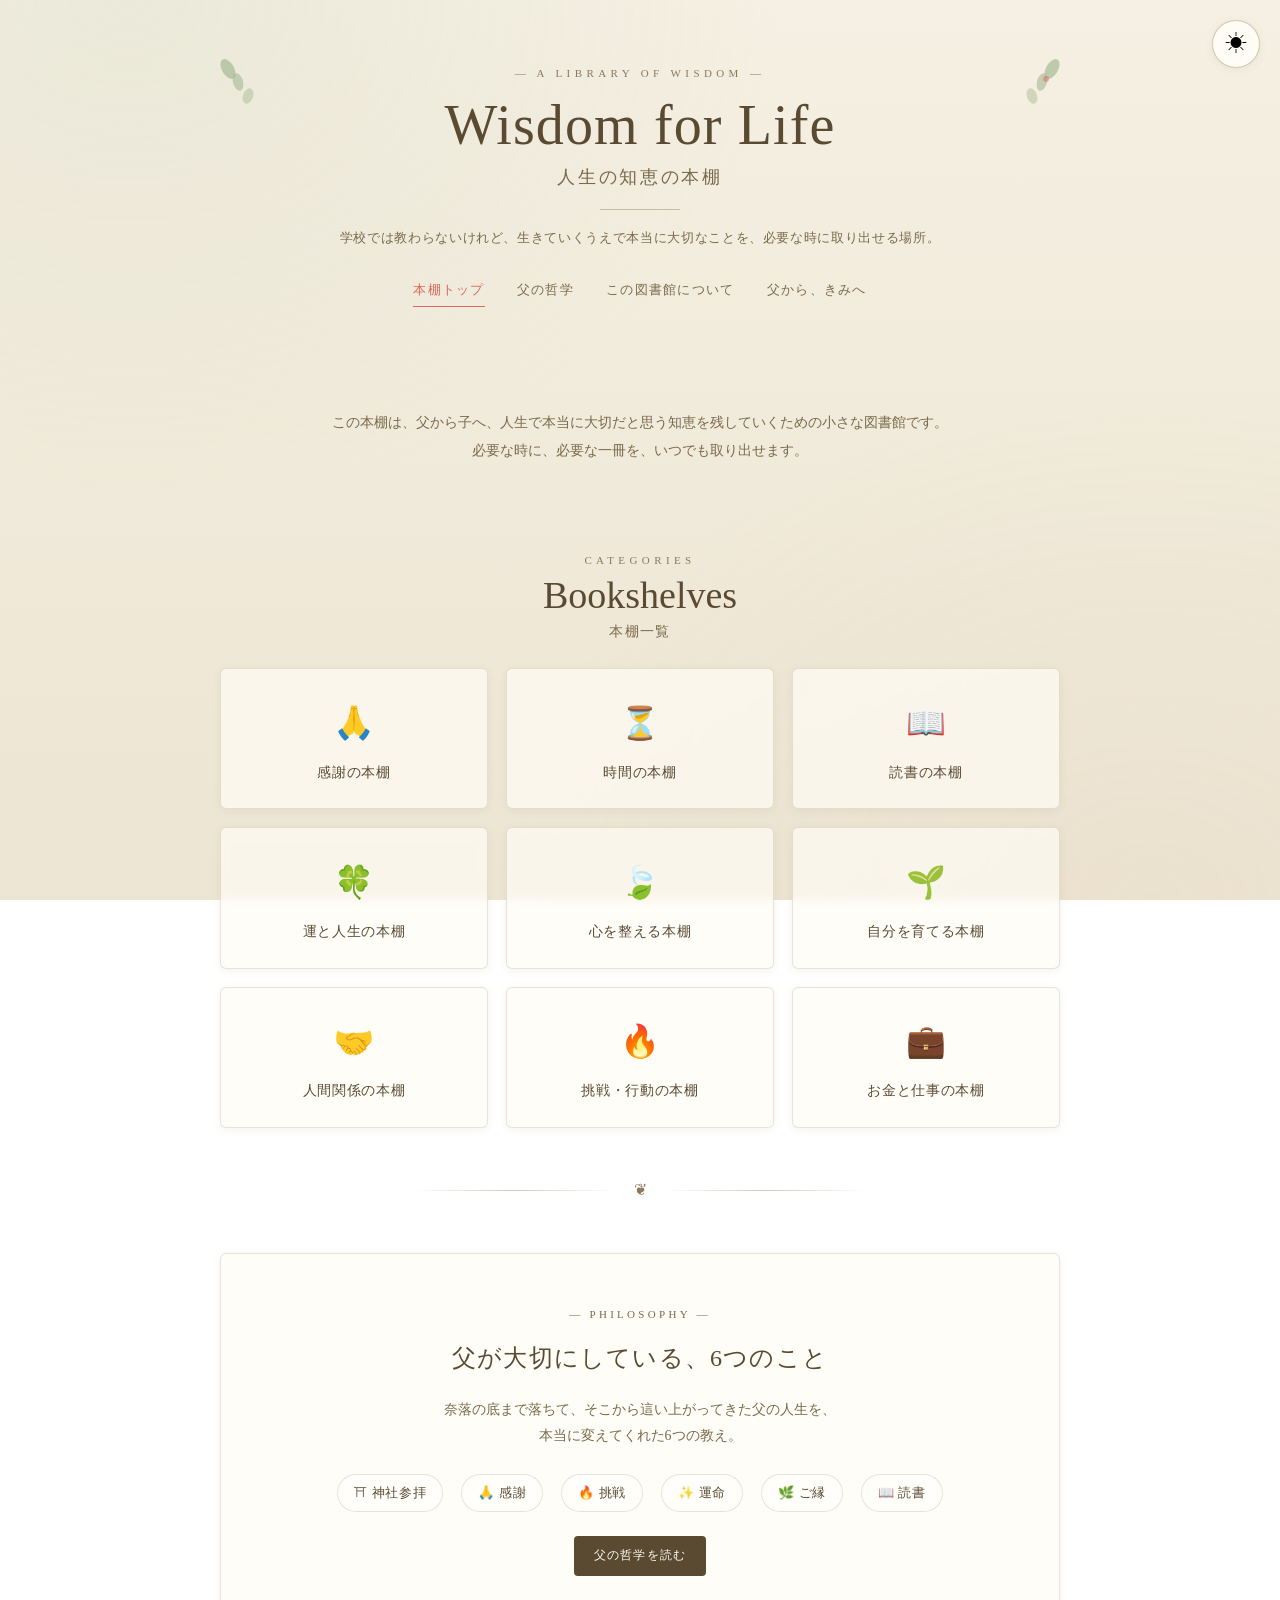
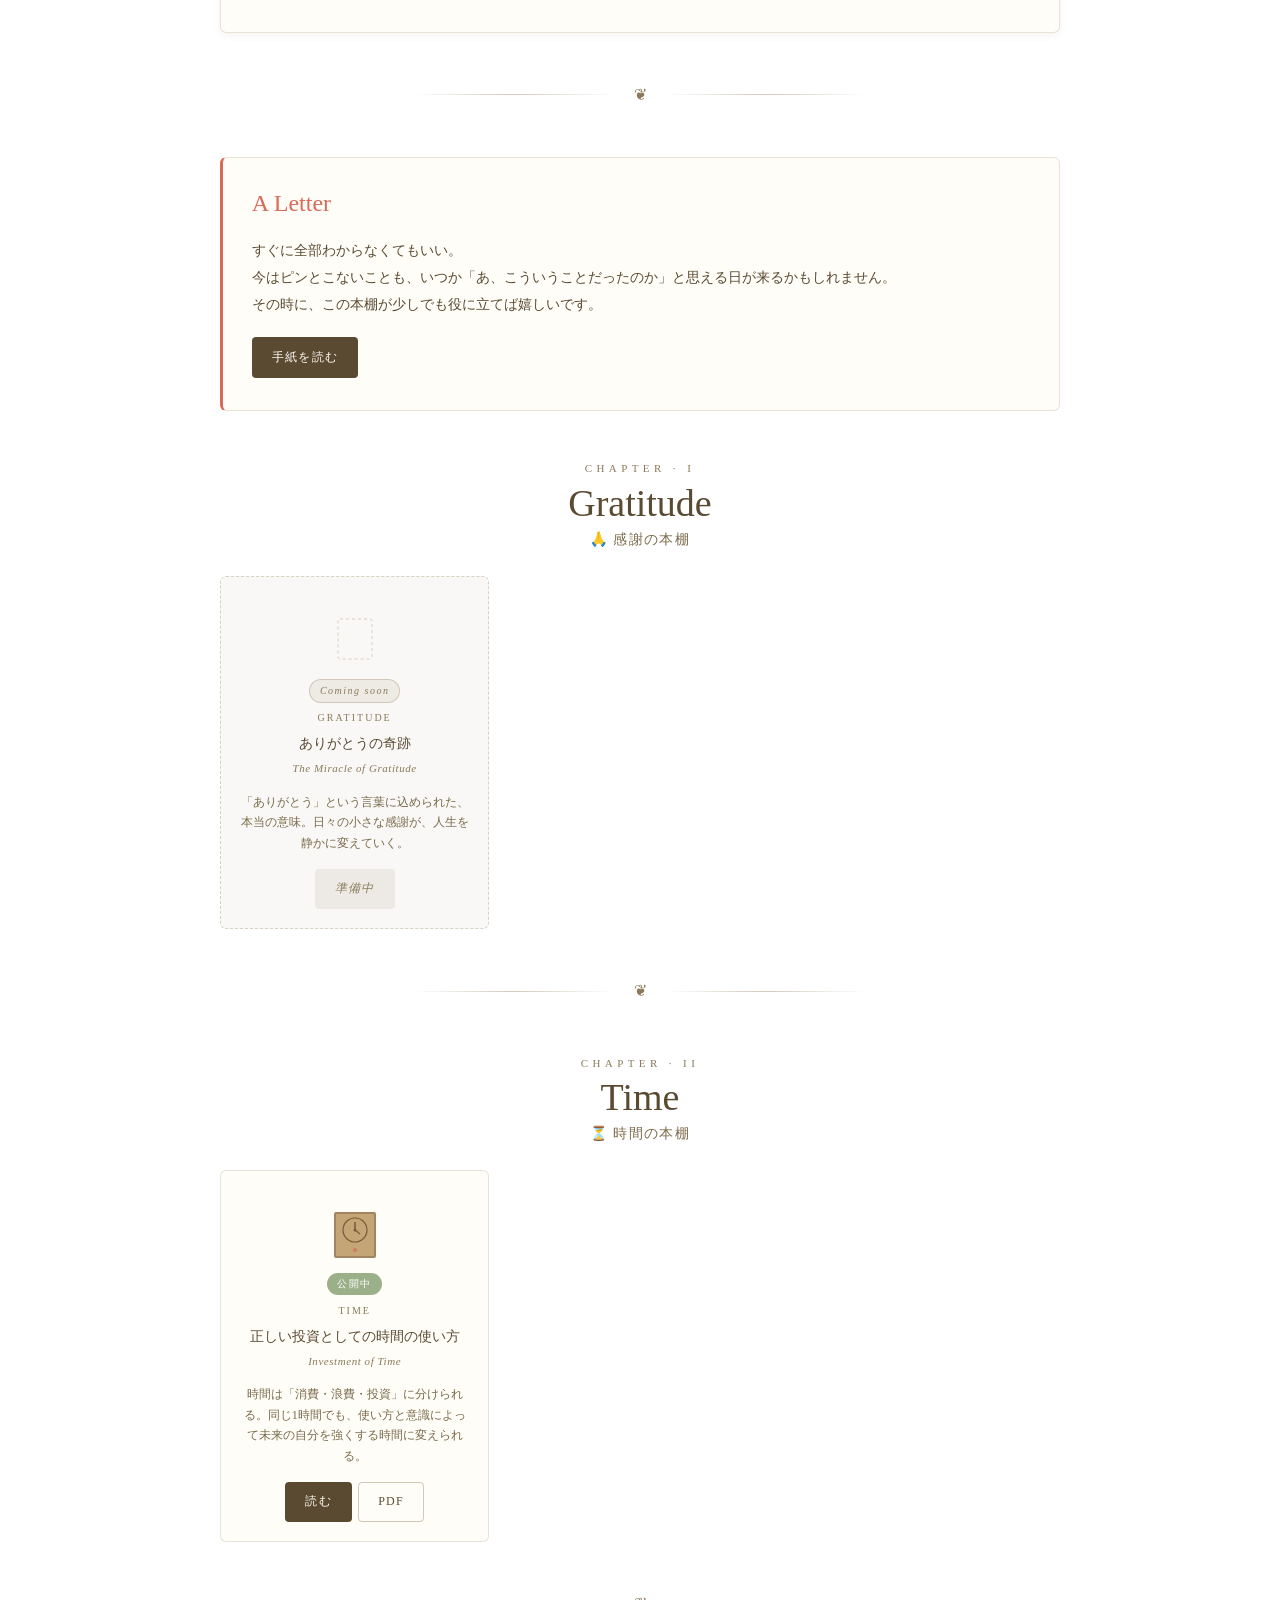
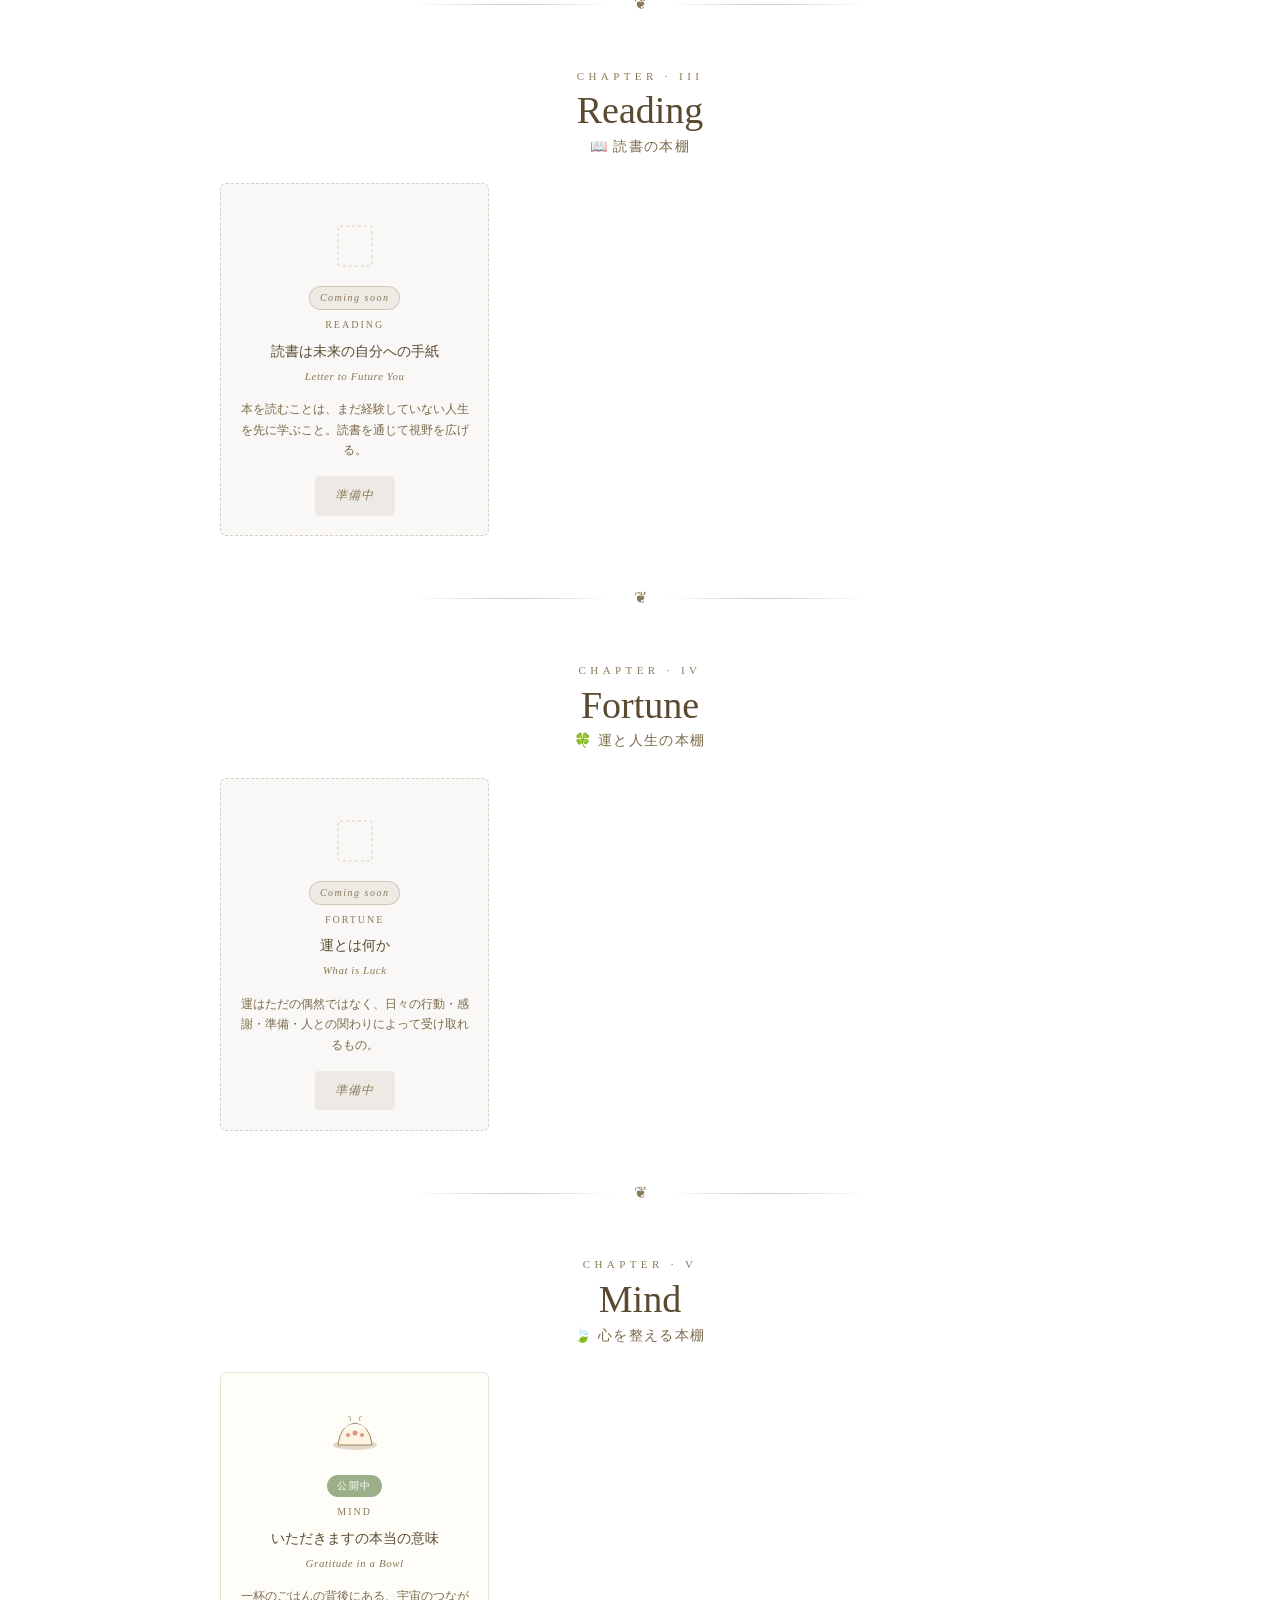
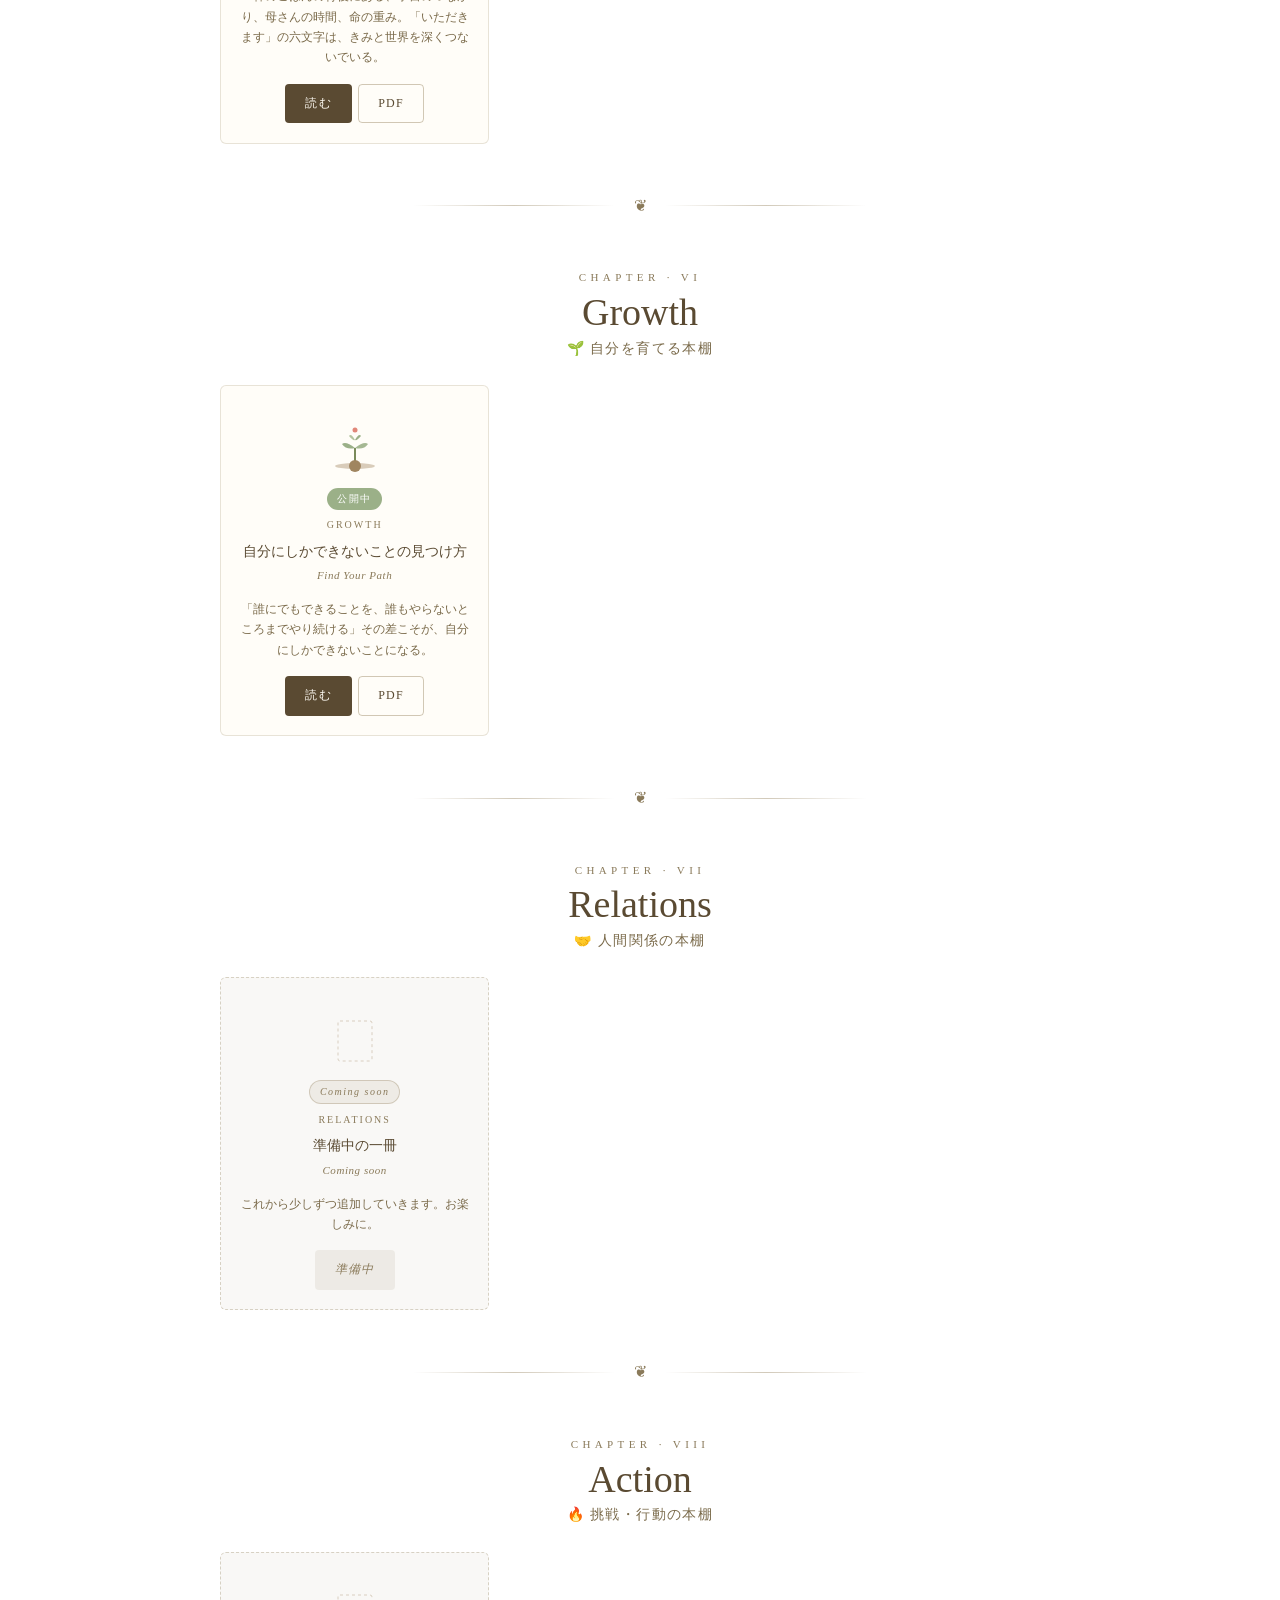
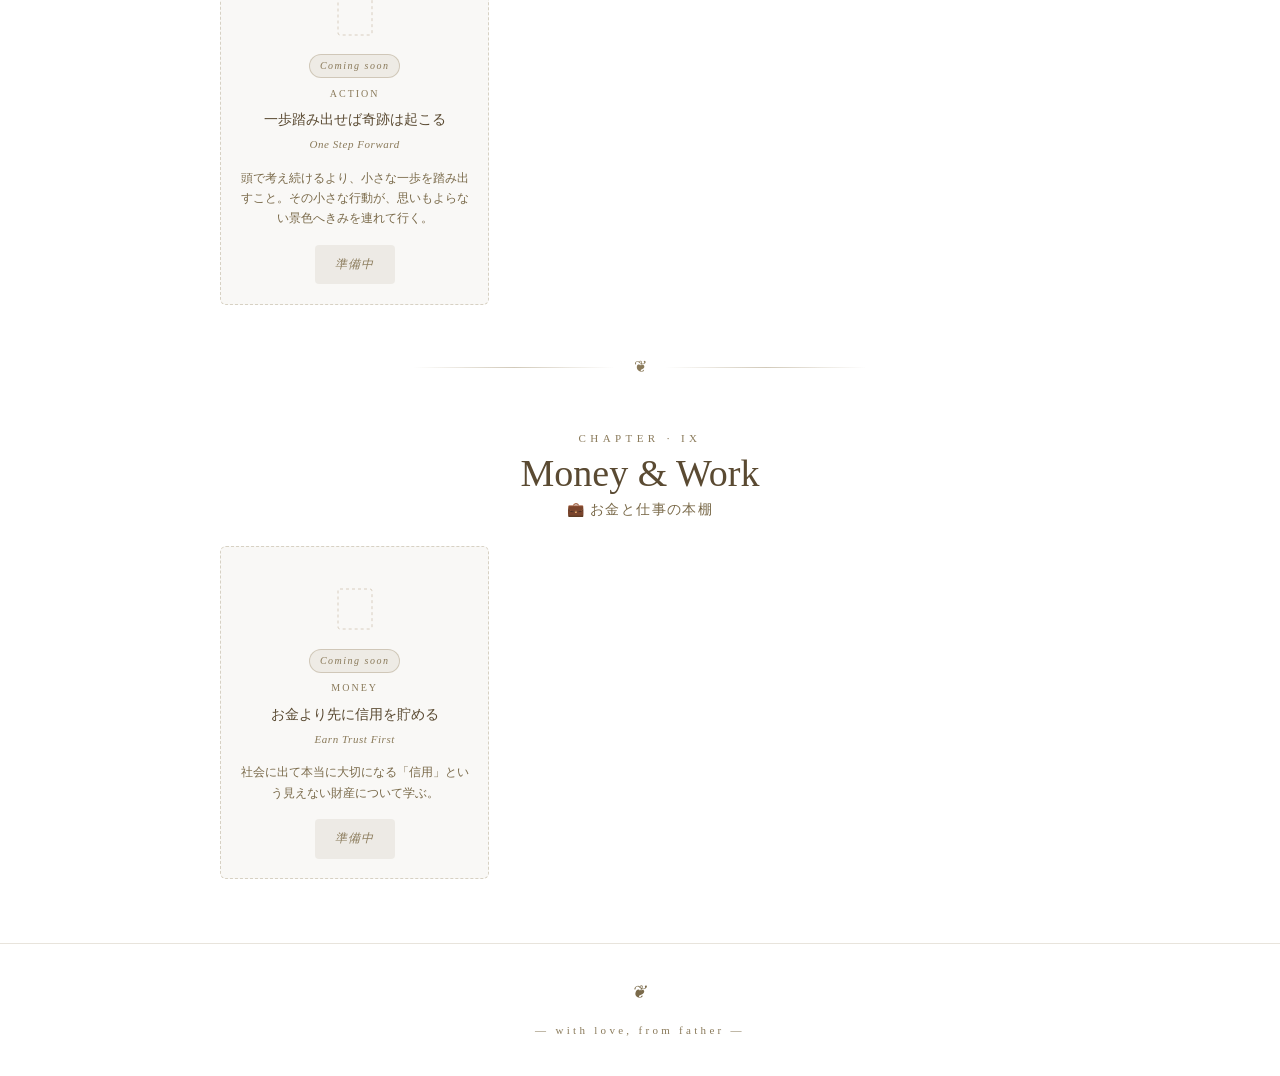
==== commit f0a71380: "Update index.html" ====
--- a/index.html
+++ b/index.html
@@ -9,16 +9,24 @@
   <meta charset="UTF-8">
   <meta name="viewport" content="width=device-width, initial-scale=1.0">
   <title>人生の知恵の本棚｜父から、きみへ。必要な時に取り出せる学びの図書館</title>
-  <meta name="description" content="学校では教わらないけれど、生きていくうえで本当に大切なこと。父から、きみへ。人生の知恵を残していく学びの図書館。時間の使い方、自分を育てる力、心を整える知恵などを、文章とPDFで残しています。">
+  <meta name="description" content="学校では教わらないけれど、生きていくうえで本当に大切なこと。父から、きみへ。人生の知恵を残していく学びの図書館。感謝・時間・読書・運命・心・自分育て・人間関係・挑戦・お金。9つの本棚で、必要な時に必要な学びを。">
   <!-- OGP (SNSでシェアされた時の表示) -->
   <meta property="og:title" content="人生の知恵の本棚｜父から、きみへ。必要な時に取り出せる学びの図書館">
-  <meta property="og:description" content="学校では教わらないけれど、生きていくうえで本当に大切なこと。父から、きみへ。人生の知恵を残していく学びの図書館。時間の使い方、自分を育てる力、心を整える知恵などを、文章とPDFで残しています。">
+  <meta property="og:description" content="学校では教わらないけれど、生きていくうえで本当に大切なこと。父から、きみへ。人生の知恵を残していく学びの図書館。感謝・時間・読書・運命・心・自分育て・人間関係・挑戦・お金。9つの本棚で、必要な時に必要な学びを。">
   <meta property="og:type" content="website">
   <meta property="og:url" content="https://lampirika358.com/index.html">
   <meta property="og:site_name" content="人生の知恵の本棚">
   <meta property="og:locale" content="ja_JP">
   <meta name="twitter:card" content="summary">
   <link rel="stylesheet" href="assets/css/style.css">
+  <!-- Google Analytics (gtag.js) -->
+  <script async src="https://www.googletagmanager.com/gtag/js?id=G-HHT8TLZ1GN"></script>
+  <script>
+    window.dataLayer = window.dataLayer || [];
+    function gtag(){dataLayer.push(arguments);}
+    gtag('js', new Date());
+    gtag('config', 'G-HHT8TLZ1GN');
+  </script>
 </head>
 <body>
 
@@ -37,6 +45,7 @@
       </div>
       <nav class="site-nav">
         <a href="index.html" class="is-active">本棚トップ</a>
+        <a href="philosophy.html">父の哲学</a>
         <a href="about.html">この図書館について</a>
         <a href="letter.html">父から、きみへ</a>
       </nav>
@@ -53,7 +62,7 @@
       </p>
     </section>
 
-    <!-- ===== カテゴリー一覧 ===== -->
+    <!-- ===== カテゴリー一覧 (3×3グリッド) ===== -->
     <section class="section">
       <div class="section-chapter">
         <p class="section-chapter-overline">CATEGORIES</p>
@@ -61,36 +70,75 @@
         <p class="section-chapter-jp">本棚一覧</p>
       </div>
 
-      <div class="category-grid">
+      <div class="category-grid category-grid-3x3">
+        <!-- 上段:内面の3要素(感謝・時間・読書) -->
+        <a class="category-card" href="#shelf-thanks">
+          <span class="category-icon">🙏</span>
+          <span class="category-name">感謝の本棚</span>
+        </a>
         <a class="category-card" href="#shelf-time">
           <span class="category-icon">⏳</span>
           <span class="category-name">時間の本棚</span>
         </a>
+        <a class="category-card" href="#shelf-read">
+          <span class="category-icon">📖</span>
+          <span class="category-name">読書の本棚</span>
+        </a>
+        <!-- 中段:内省の3要素(運命・心・自分育て) -->
+        <a class="category-card" href="#shelf-luck">
+          <span class="category-icon">🍀</span>
+          <span class="category-name">運と人生の本棚</span>
+        </a>
+        <a class="category-card" href="#shelf-mind">
+          <span class="category-icon">🍃</span>
+          <span class="category-name">心を整える本棚</span>
+        </a>
         <a class="category-card" href="#shelf-self">
           <span class="category-icon">🌱</span>
           <span class="category-name">自分を育てる本棚</span>
         </a>
-        <a class="category-card" href="#shelf-mind">
-          <span class="category-icon">🍃</span>
-          <span class="category-name">心を整える本棚</span>
-        </a>
+        <!-- 下段:外との関わり3要素(人間関係・挑戦・お金) -->
         <a class="category-card" href="#shelf-relation">
           <span class="category-icon">🤝</span>
           <span class="category-name">人間関係の本棚</span>
         </a>
+        <a class="category-card" href="#shelf-action">
+          <span class="category-icon">🔥</span>
+          <span class="category-name">挑戦・行動の本棚</span>
+        </a>
         <a class="category-card" href="#shelf-money">
           <span class="category-icon">💼</span>
           <span class="category-name">お金と仕事の本棚</span>
         </a>
-        <a class="category-card" href="#shelf-luck">
-          <span class="category-icon">🍀</span>
-          <span class="category-name">運と人生の本棚</span>
-        </a>
-        <a class="category-card" href="#shelf-read">
-          <span class="category-icon">📖</span>
-          <span class="category-name">読書の本棚</span>
-        </a>
-      </div>
+      </div>
+    </section>
+
+    <!-- 区切り -->
+    <div class="divider">
+      <div class="divider-line"></div>
+      <span class="divider-mark">❦</span>
+      <div class="divider-line"></div>
+    </div>
+
+    <!-- ===== 父の哲学への導線 ===== -->
+    <section class="philosophy-banner">
+      <p class="philosophy-banner-overline">— PHILOSOPHY —</p>
+      <h2 class="philosophy-banner-title">父が大切にしている、6つのこと</h2>
+      <p class="philosophy-banner-desc">
+        奈落の底まで落ちて、そこから這い上がってきた父の人生を、<br>
+        本当に変えてくれた6つの教え。
+      </p>
+      <p class="philosophy-banner-keywords">
+        <span>⛩ 神社参拝</span>
+        <span>🙏 感謝</span>
+        <span>🔥 挑戦</span>
+        <span>✨ 運命</span>
+        <span>🌿 ご縁</span>
+        <span>📖 読書</span>
+      </p>
+      <p style="margin-top: 1.5rem;">
+        <a class="btn btn-primary" href="philosophy.html">父の哲学を読む</a>
+      </p>
     </section>
 
     <!-- 区切り -->
@@ -113,10 +161,44 @@
       </p>
     </section>
 
+    <!-- ===== 感謝の本棚 ===== -->
+    <section class="section" id="shelf-thanks">
+      <div class="section-chapter">
+        <p class="section-chapter-overline">CHAPTER · I</p>
+        <h2 class="section-chapter-title">Gratitude</h2>
+        <p class="section-chapter-jp">🙏 感謝の本棚</p>
+      </div>
+
+      <div class="book-grid">
+        <article class="book-card is-coming">
+          <div class="book-illustration">
+            <svg viewBox="0 0 70 70">
+              <rect x="18" y="20" width="34" height="40" fill="none" stroke="#a89070" stroke-width="1" stroke-dasharray="3,3" rx="2"/>
+            </svg>
+          </div>
+          <span class="book-status status-coming">Coming soon</span>
+          <p class="book-category">GRATITUDE</p>
+          <h3 class="book-title">ありがとうの奇跡</h3>
+          <p class="book-title-en">The Miracle of Gratitude</p>
+          <p class="book-desc">「ありがとう」という言葉に込められた、本当の意味。日々の小さな感謝が、人生を静かに変えていく。</p>
+          <div class="book-actions">
+            <span class="btn btn-disabled">準備中</span>
+          </div>
+        </article>
+      </div>
+    </section>
+
+    <!-- 区切り -->
+    <div class="divider">
+      <div class="divider-line"></div>
+      <span class="divider-mark">❦</span>
+      <div class="divider-line"></div>
+    </div>
+
     <!-- ===== 時間の本棚 ===== -->
     <section class="section" id="shelf-time">
       <div class="section-chapter">
-        <p class="section-chapter-overline">CHAPTER · I</p>
+        <p class="section-chapter-overline">CHAPTER · II</p>
         <h2 class="section-chapter-title">Time</h2>
         <p class="section-chapter-jp">⏳ 時間の本棚</p>
       </div>
@@ -155,10 +237,120 @@
       <div class="divider-line"></div>
     </div>
 
+    <!-- ===== 読書の本棚 ===== -->
+    <section class="section" id="shelf-read">
+      <div class="section-chapter">
+        <p class="section-chapter-overline">CHAPTER · III</p>
+        <h2 class="section-chapter-title">Reading</h2>
+        <p class="section-chapter-jp">📖 読書の本棚</p>
+      </div>
+
+      <div class="book-grid">
+        <article class="book-card is-coming">
+          <div class="book-illustration">
+            <svg viewBox="0 0 70 70">
+              <rect x="18" y="20" width="34" height="40" fill="none" stroke="#a89070" stroke-width="1" stroke-dasharray="3,3" rx="2"/>
+            </svg>
+          </div>
+          <span class="book-status status-coming">Coming soon</span>
+          <p class="book-category">READING</p>
+          <h3 class="book-title">読書は未来の自分への手紙</h3>
+          <p class="book-title-en">Letter to Future You</p>
+          <p class="book-desc">本を読むことは、まだ経験していない人生を先に学ぶこと。読書を通じて視野を広げる。</p>
+          <div class="book-actions">
+            <span class="btn btn-disabled">準備中</span>
+          </div>
+        </article>
+      </div>
+    </section>
+
+    <!-- 区切り -->
+    <div class="divider">
+      <div class="divider-line"></div>
+      <span class="divider-mark">❦</span>
+      <div class="divider-line"></div>
+    </div>
+
+    <!-- ===== 運と人生の本棚 ===== -->
+    <section class="section" id="shelf-luck">
+      <div class="section-chapter">
+        <p class="section-chapter-overline">CHAPTER · IV</p>
+        <h2 class="section-chapter-title">Fortune</h2>
+        <p class="section-chapter-jp">🍀 運と人生の本棚</p>
+      </div>
+
+      <div class="book-grid">
+        <article class="book-card is-coming">
+          <div class="book-illustration">
+            <svg viewBox="0 0 70 70">
+              <rect x="18" y="20" width="34" height="40" fill="none" stroke="#a89070" stroke-width="1" stroke-dasharray="3,3" rx="2"/>
+            </svg>
+          </div>
+          <span class="book-status status-coming">Coming soon</span>
+          <p class="book-category">FORTUNE</p>
+          <h3 class="book-title">運とは何か</h3>
+          <p class="book-title-en">What is Luck</p>
+          <p class="book-desc">運はただの偶然ではなく、日々の行動・感謝・準備・人との関わりによって受け取れるもの。</p>
+          <div class="book-actions">
+            <span class="btn btn-disabled">準備中</span>
+          </div>
+        </article>
+      </div>
+    </section>
+
+    <!-- 区切り -->
+    <div class="divider">
+      <div class="divider-line"></div>
+      <span class="divider-mark">❦</span>
+      <div class="divider-line"></div>
+    </div>
+
+    <!-- ===== 心を整える本棚 ===== -->
+    <section class="section" id="shelf-mind">
+      <div class="section-chapter">
+        <p class="section-chapter-overline">CHAPTER · V</p>
+        <h2 class="section-chapter-title">Mind</h2>
+        <p class="section-chapter-jp">🍃 心を整える本棚</p>
+      </div>
+
+      <div class="book-grid">
+        <article class="book-card">
+          <div class="book-illustration">
+            <svg viewBox="0 0 70 70">
+              <ellipse cx="35" cy="50" rx="22" ry="5" fill="#a08560" opacity="0.3"/>
+              <path d="M18 50 Q20 30 35 28 Q50 30 52 50 Z" fill="#fcf5e3" stroke="#a08560" stroke-width="1"/>
+              <ellipse cx="35" cy="32" rx="12" ry="3" fill="#fff" opacity="0.6"/>
+              <circle cx="28" cy="40" r="2" fill="#d96a5a" opacity="0.7"/>
+              <circle cx="35" cy="38" r="2.5" fill="#d96a5a" opacity="0.7"/>
+              <circle cx="42" cy="40" r="2" fill="#d96a5a" opacity="0.7"/>
+              <path d="M30 26 Q32 20 28 22" fill="none" stroke="#9bb088" stroke-width="1"/>
+              <path d="M40 26 Q38 20 42 22" fill="none" stroke="#9bb088" stroke-width="1"/>
+            </svg>
+          </div>
+          <span class="book-status status-open">公開中</span>
+          <p class="book-category">MIND</p>
+          <h3 class="book-title">いただきますの本当の意味</h3>
+          <p class="book-title-en">Gratitude in a Bowl</p>
+          <p class="book-desc">一杯のごはんの背後にある、宇宙のつながり、母さんの時間、命の重み。「いただきます」の六文字は、きみと世界を深くつないでいる。</p>
+          <div class="book-actions">
+            <a class="btn btn-primary" href="lessons/itadakimasu.html">読む</a>
+            <a class="btn btn-secondary" href="assets/pdf/itadakimasu.pdf" target="_blank" rel="noopener">PDF</a>
+          </div>
+        </article>
+      </div>
+    </section>
+
+    <!-- 区切り -->
+    <div class="divider">
+      <div class="divider-line"></div>
+      <span class="divider-mark">❦</span>
+      <div class="divider-line"></div>
+    </div>
+
     <!-- ===== 自分を育てる本棚 ===== -->
     <section class="section" id="shelf-self">
       <div class="section-chapter">
-        <p class="section-chapter-overline">CHAPTER · II</p>
+        <p class="section-chapter-overline">CHAPTER · VI</p>
         <h2 class="section-chapter-title">Growth</h2>
         <p class="section-chapter-jp">🌱 自分を育てる本棚</p>
       </div>
@@ -197,52 +389,10 @@
       <div class="divider-line"></div>
     </div>
 
-    <!-- ===== 心を整える本棚 ===== -->
-    <section class="section" id="shelf-mind">
-      <div class="section-chapter">
-        <p class="section-chapter-overline">CHAPTER · III</p>
-        <h2 class="section-chapter-title">Mind</h2>
-        <p class="section-chapter-jp">🍃 心を整える本棚</p>
-      </div>
-
-      <div class="book-grid">
-        <article class="book-card">
-          <div class="book-illustration">
-            <svg viewBox="0 0 70 70">
-              <ellipse cx="35" cy="50" rx="22" ry="5" fill="#a08560" opacity="0.3"/>
-              <path d="M18 50 Q20 30 35 28 Q50 30 52 50 Z" fill="#fcf5e3" stroke="#a08560" stroke-width="1"/>
-              <ellipse cx="35" cy="32" rx="12" ry="3" fill="#fff" opacity="0.6"/>
-              <circle cx="28" cy="40" r="2" fill="#d96a5a" opacity="0.7"/>
-              <circle cx="35" cy="38" r="2.5" fill="#d96a5a" opacity="0.7"/>
-              <circle cx="42" cy="40" r="2" fill="#d96a5a" opacity="0.7"/>
-              <path d="M30 26 Q32 20 28 22" fill="none" stroke="#9bb088" stroke-width="1"/>
-              <path d="M40 26 Q38 20 42 22" fill="none" stroke="#9bb088" stroke-width="1"/>
-            </svg>
-          </div>
-          <span class="book-status status-open">公開中</span>
-          <p class="book-category">MIND</p>
-          <h3 class="book-title">いただきますの本当の意味</h3>
-          <p class="book-title-en">Gratitude in a Bowl</p>
-          <p class="book-desc">一杯のごはんの背後にある、宇宙のつながり、母さんの時間、命の重み。「いただきます」の六文字は、きみと世界を深くつないでいる。</p>
-          <div class="book-actions">
-            <a class="btn btn-primary" href="lessons/itadakimasu.html">読む</a>
-            <a class="btn btn-secondary" href="assets/pdf/itadakimasu.pdf" target="_blank" rel="noopener">PDF</a>
-          </div>
-        </article>
-      </div>
-    </section>
-
-    <!-- 区切り -->
-    <div class="divider">
-      <div class="divider-line"></div>
-      <span class="divider-mark">❦</span>
-      <div class="divider-line"></div>
-    </div>
-
     <!-- ===== 人間関係の本棚 ===== -->
     <section class="section" id="shelf-relation">
       <div class="section-chapter">
-        <p class="section-chapter-overline">CHAPTER · IV</p>
+        <p class="section-chapter-overline">CHAPTER · VII</p>
         <h2 class="section-chapter-title">Relations</h2>
         <p class="section-chapter-jp">🤝 人間関係の本棚</p>
       </div>
@@ -273,10 +423,44 @@
       <div class="divider-line"></div>
     </div>
 
+    <!-- ===== 挑戦・行動の本棚 ===== -->
+    <section class="section" id="shelf-action">
+      <div class="section-chapter">
+        <p class="section-chapter-overline">CHAPTER · VIII</p>
+        <h2 class="section-chapter-title">Action</h2>
+        <p class="section-chapter-jp">🔥 挑戦・行動の本棚</p>
+      </div>
+
+      <div class="book-grid">
+        <article class="book-card is-coming">
+          <div class="book-illustration">
+            <svg viewBox="0 0 70 70">
+              <rect x="18" y="20" width="34" height="40" fill="none" stroke="#a89070" stroke-width="1" stroke-dasharray="3,3" rx="2"/>
+            </svg>
+          </div>
+          <span class="book-status status-coming">Coming soon</span>
+          <p class="book-category">ACTION</p>
+          <h3 class="book-title">一歩踏み出せば奇跡は起こる</h3>
+          <p class="book-title-en">One Step Forward</p>
+          <p class="book-desc">頭で考え続けるより、小さな一歩を踏み出すこと。その小さな行動が、思いもよらない景色へきみを連れて行く。</p>
+          <div class="book-actions">
+            <span class="btn btn-disabled">準備中</span>
+          </div>
+        </article>
+      </div>
+    </section>
+
+    <!-- 区切り -->
+    <div class="divider">
+      <div class="divider-line"></div>
+      <span class="divider-mark">❦</span>
+      <div class="divider-line"></div>
+    </div>
+
     <!-- ===== お金と仕事の本棚 ===== -->
     <section class="section" id="shelf-money">
       <div class="section-chapter">
-        <p class="section-chapter-overline">CHAPTER · V</p>
+        <p class="section-chapter-overline">CHAPTER · IX</p>
         <h2 class="section-chapter-title">Money &amp; Work</h2>
         <p class="section-chapter-jp">💼 お金と仕事の本棚</p>
       </div>
@@ -300,74 +484,6 @@
       </div>
     </section>
 
-    <!-- 区切り -->
-    <div class="divider">
-      <div class="divider-line"></div>
-      <span class="divider-mark">❦</span>
-      <div class="divider-line"></div>
-    </div>
-
-    <!-- ===== 運と人生の本棚 ===== -->
-    <section class="section" id="shelf-luck">
-      <div class="section-chapter">
-        <p class="section-chapter-overline">CHAPTER · VI</p>
-        <h2 class="section-chapter-title">Fortune</h2>
-        <p class="section-chapter-jp">🍀 運と人生の本棚</p>
-      </div>
-
-      <div class="book-grid">
-        <article class="book-card is-coming">
-          <div class="book-illustration">
-            <svg viewBox="0 0 70 70">
-              <rect x="18" y="20" width="34" height="40" fill="none" stroke="#a89070" stroke-width="1" stroke-dasharray="3,3" rx="2"/>
-            </svg>
-          </div>
-          <span class="book-status status-coming">Coming soon</span>
-          <p class="book-category">FORTUNE</p>
-          <h3 class="book-title">運とは何か</h3>
-          <p class="book-title-en">What is Luck</p>
-          <p class="book-desc">運はただの偶然ではなく、日々の行動・感謝・準備・人との関わりによって受け取れるもの。</p>
-          <div class="book-actions">
-            <span class="btn btn-disabled">準備中</span>
-          </div>
-        </article>
-      </div>
-    </section>
-
-    <!-- 区切り -->
-    <div class="divider">
-      <div class="divider-line"></div>
-      <span class="divider-mark">❦</span>
-      <div class="divider-line"></div>
-    </div>
-
-    <!-- ===== 読書の本棚 ===== -->
-    <section class="section" id="shelf-read">
-      <div class="section-chapter">
-        <p class="section-chapter-overline">CHAPTER · VII</p>
-        <h2 class="section-chapter-title">Reading</h2>
-        <p class="section-chapter-jp">📖 読書の本棚</p>
-      </div>
-
-      <div class="book-grid">
-        <article class="book-card is-coming">
-          <div class="book-illustration">
-            <svg viewBox="0 0 70 70">
-              <rect x="18" y="20" width="34" height="40" fill="none" stroke="#a89070" stroke-width="1" stroke-dasharray="3,3" rx="2"/>
-            </svg>
-          </div>
-          <span class="book-status status-coming">Coming soon</span>
-          <p class="book-category">READING</p>
-          <h3 class="book-title">読書は未来の自分への手紙</h3>
-          <p class="book-title-en">Letter to Future You</p>
-          <p class="book-desc">本を読むことは、まだ経験していない人生を先に学ぶこと。読書を通じて視野を広げる。</p>
-          <div class="book-actions">
-            <span class="btn btn-disabled">準備中</span>
-          </div>
-        </article>
-      </div>
-    </section>
-
   </main>
 
   <!-- ===== フッター ===== -->
--- a/assets/css/style.css
+++ b/assets/css/style.css
@@ -650,6 +650,110 @@
   line-height: 1.5;
 }
 
+/* ------ 3×3グリッド (本棚一覧専用) ------ */
+.category-grid-3x3 {
+  /* デスクトップ:3列固定 */
+  grid-template-columns: repeat(3, 1fr);
+  gap: 18px;
+  /* 中央寄り感を出さないため、余白を活かしてカード自体に存在感を */
+  max-width: 100%;
+  margin-left: auto;
+  margin-right: auto;
+}
+
+.category-grid-3x3 .category-card {
+  /* カードを少し大きめに、ゆったりさせる */
+  padding: 1.6rem 0.8rem;
+  min-height: 120px;
+}
+
+.category-grid-3x3 .category-icon {
+  font-size: 32px;
+  margin-bottom: 0.6rem;
+}
+
+.category-grid-3x3 .category-name {
+  font-size: 14px;
+}
+
+/* ============================================================
+   父の哲学バナー
+   ============================================================ */
+.philosophy-banner {
+  margin: 3rem auto;
+  padding: 2.5rem 2rem;
+  text-align: center;
+  background: var(--color-paper-soft);
+  border: 1px solid var(--color-border);
+  border-radius: var(--radius);
+  box-shadow: var(--shadow-soft);
+  position: relative;
+  backdrop-filter: blur(4px);
+  -webkit-backdrop-filter: blur(4px);
+}
+
+html[data-mode="night"] .philosophy-banner {
+  background: linear-gradient(180deg, rgba(80, 140, 220, 0.12) 0%, rgba(30, 60, 130, 0.22) 100%);
+  border: 1px solid rgba(170, 200, 255, 0.3);
+  box-shadow:
+    0 0 20px rgba(80, 140, 220, 0.2),
+    inset 0 0 15px rgba(170, 200, 255, 0.05);
+}
+
+.philosophy-banner-overline {
+  font-size: 11px;
+  letter-spacing: 0.3em;
+  color: var(--color-text-soft);
+  margin-bottom: 0.8rem;
+}
+
+.philosophy-banner-title {
+  font-family: var(--font-jp);
+  font-size: 24px;
+  font-weight: 500;
+  margin: 0 0 1rem;
+  color: var(--color-text);
+  letter-spacing: 0.05em;
+}
+
+html[data-mode="night"] .philosophy-banner-title {
+  color: #e8f0ff;
+  text-shadow: 0 0 12px rgba(170, 200, 255, 0.4);
+}
+
+.philosophy-banner-desc {
+  font-size: 14px;
+  line-height: 1.9;
+  color: var(--color-text-soft);
+  margin-bottom: 1.5rem;
+}
+
+.philosophy-banner-keywords {
+  display: flex;
+  flex-wrap: wrap;
+  justify-content: center;
+  gap: 12px 18px;
+  margin: 1rem 0;
+}
+
+.philosophy-banner-keywords span {
+  display: inline-block;
+  padding: 0.4rem 1rem;
+  background: rgba(255, 255, 255, 0.4);
+  border: 1px solid var(--color-border);
+  border-radius: 20px;
+  font-size: 13px;
+  letter-spacing: 0.05em;
+  color: var(--color-text);
+}
+
+html[data-mode="night"] .philosophy-banner-keywords span {
+  background: rgba(80, 140, 220, 0.15);
+  border: 1px solid rgba(170, 200, 255, 0.3);
+  color: #e8f0ff;
+  box-shadow: 0 0 8px rgba(170, 200, 255, 0.15);
+}
+
 /* ============================================================
    教材カード(夜はクリスタル本)
    ============================================================ */
@@ -1218,6 +1322,43 @@
   .category-card { padding: 1rem 0.4rem; }
   .category-name { font-size: 12px; }
 
+  /* 3×3グリッドはスマホでも3列キープ */
+  .category-grid-3x3 {
+    grid-template-columns: repeat(3, 1fr);
+    gap: 10px;
+  }
+  .category-grid-3x3 .category-card {
+    padding: 1rem 0.4rem;
+    min-height: 90px;
+  }
+  .category-grid-3x3 .category-icon {
+    font-size: 24px;
+    margin-bottom: 0.3rem;
+  }
+  .category-grid-3x3 .category-name {
+    font-size: 11px;
+    line-height: 1.4;
+  }
+
+  /* 哲学バナー(スマホ調整) */
+  .philosophy-banner {
+    padding: 2rem 1.2rem;
+    margin: 2rem auto;
+  }
+  .philosophy-banner-title {
+    font-size: 19px;
+  }
+  .philosophy-banner-desc {
+    font-size: 13px;
+  }
+  .philosophy-banner-keywords {
+    gap: 8px 10px;
+  }
+  .philosophy-banner-keywords span {
+    font-size: 11px;
+    padding: 0.3rem 0.8rem;
+  }
+
   .mode-toggle {
     width: 40px;
     height: 40px;
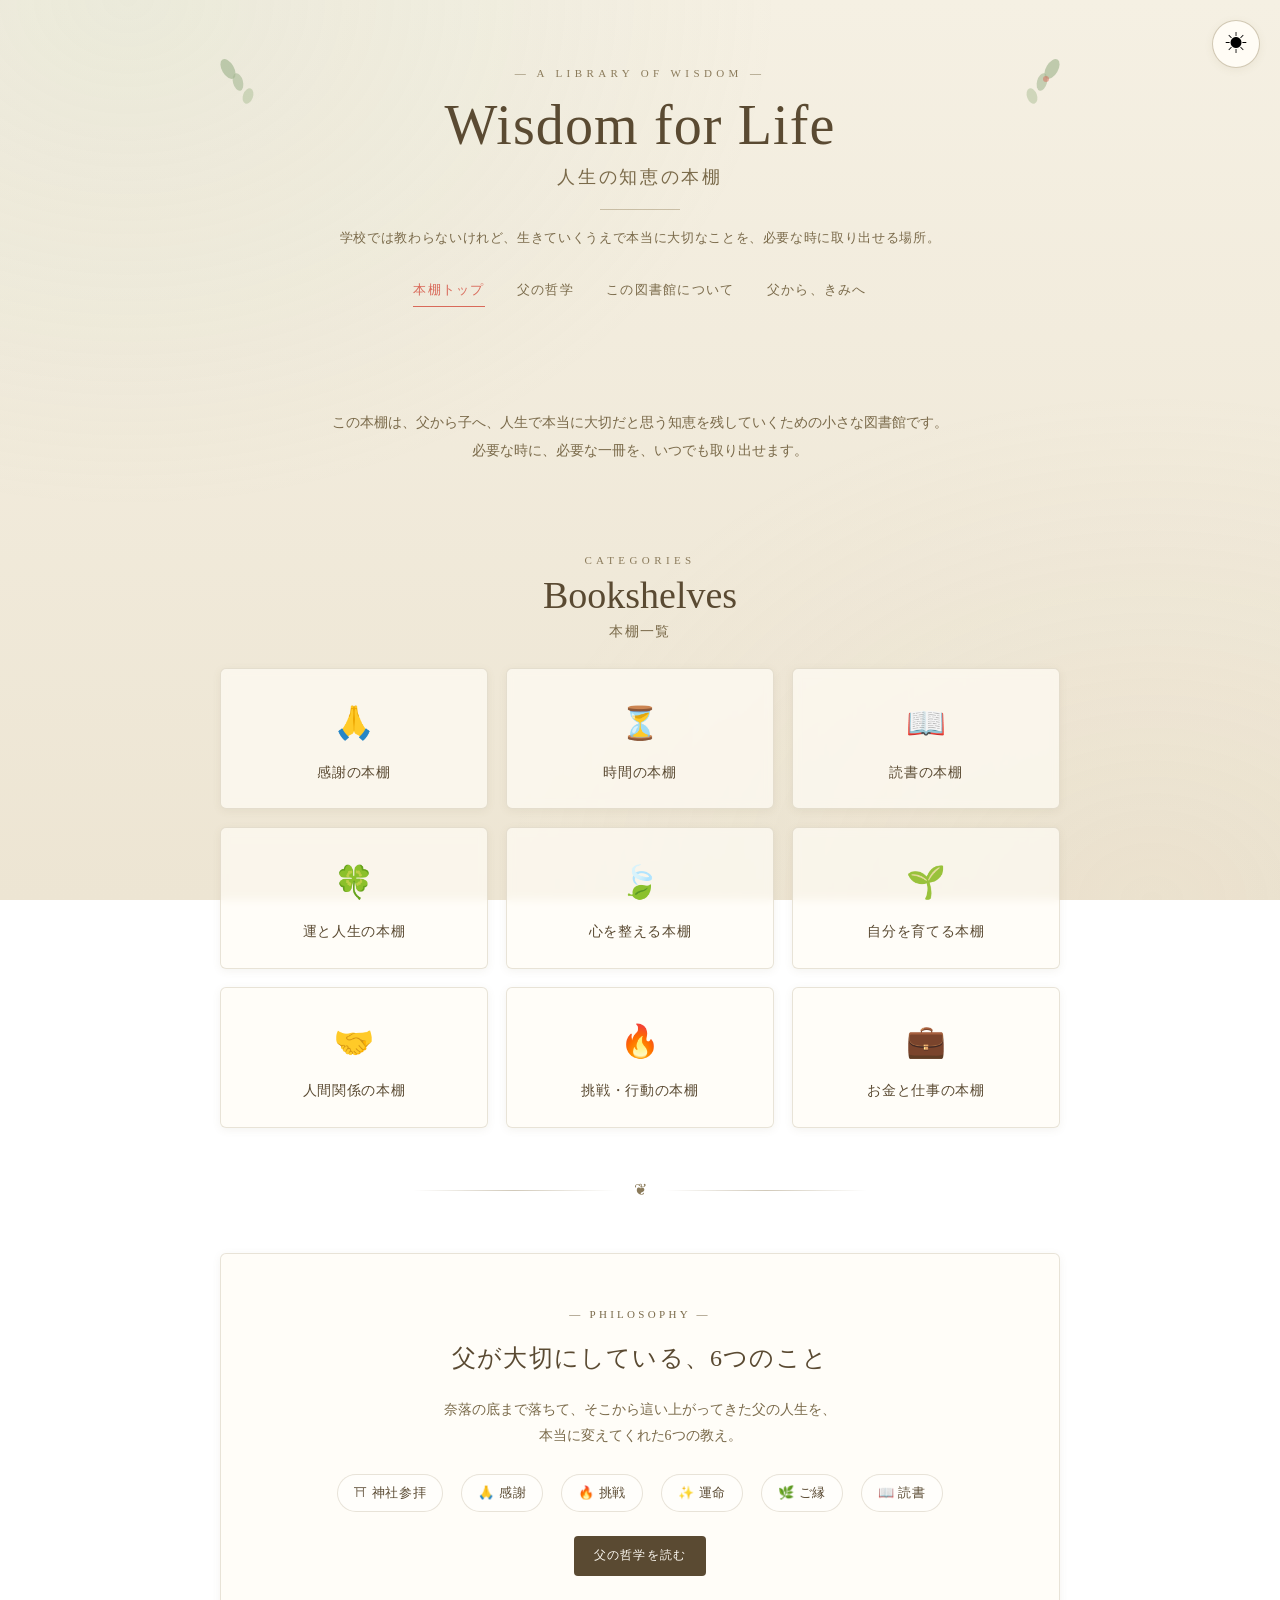
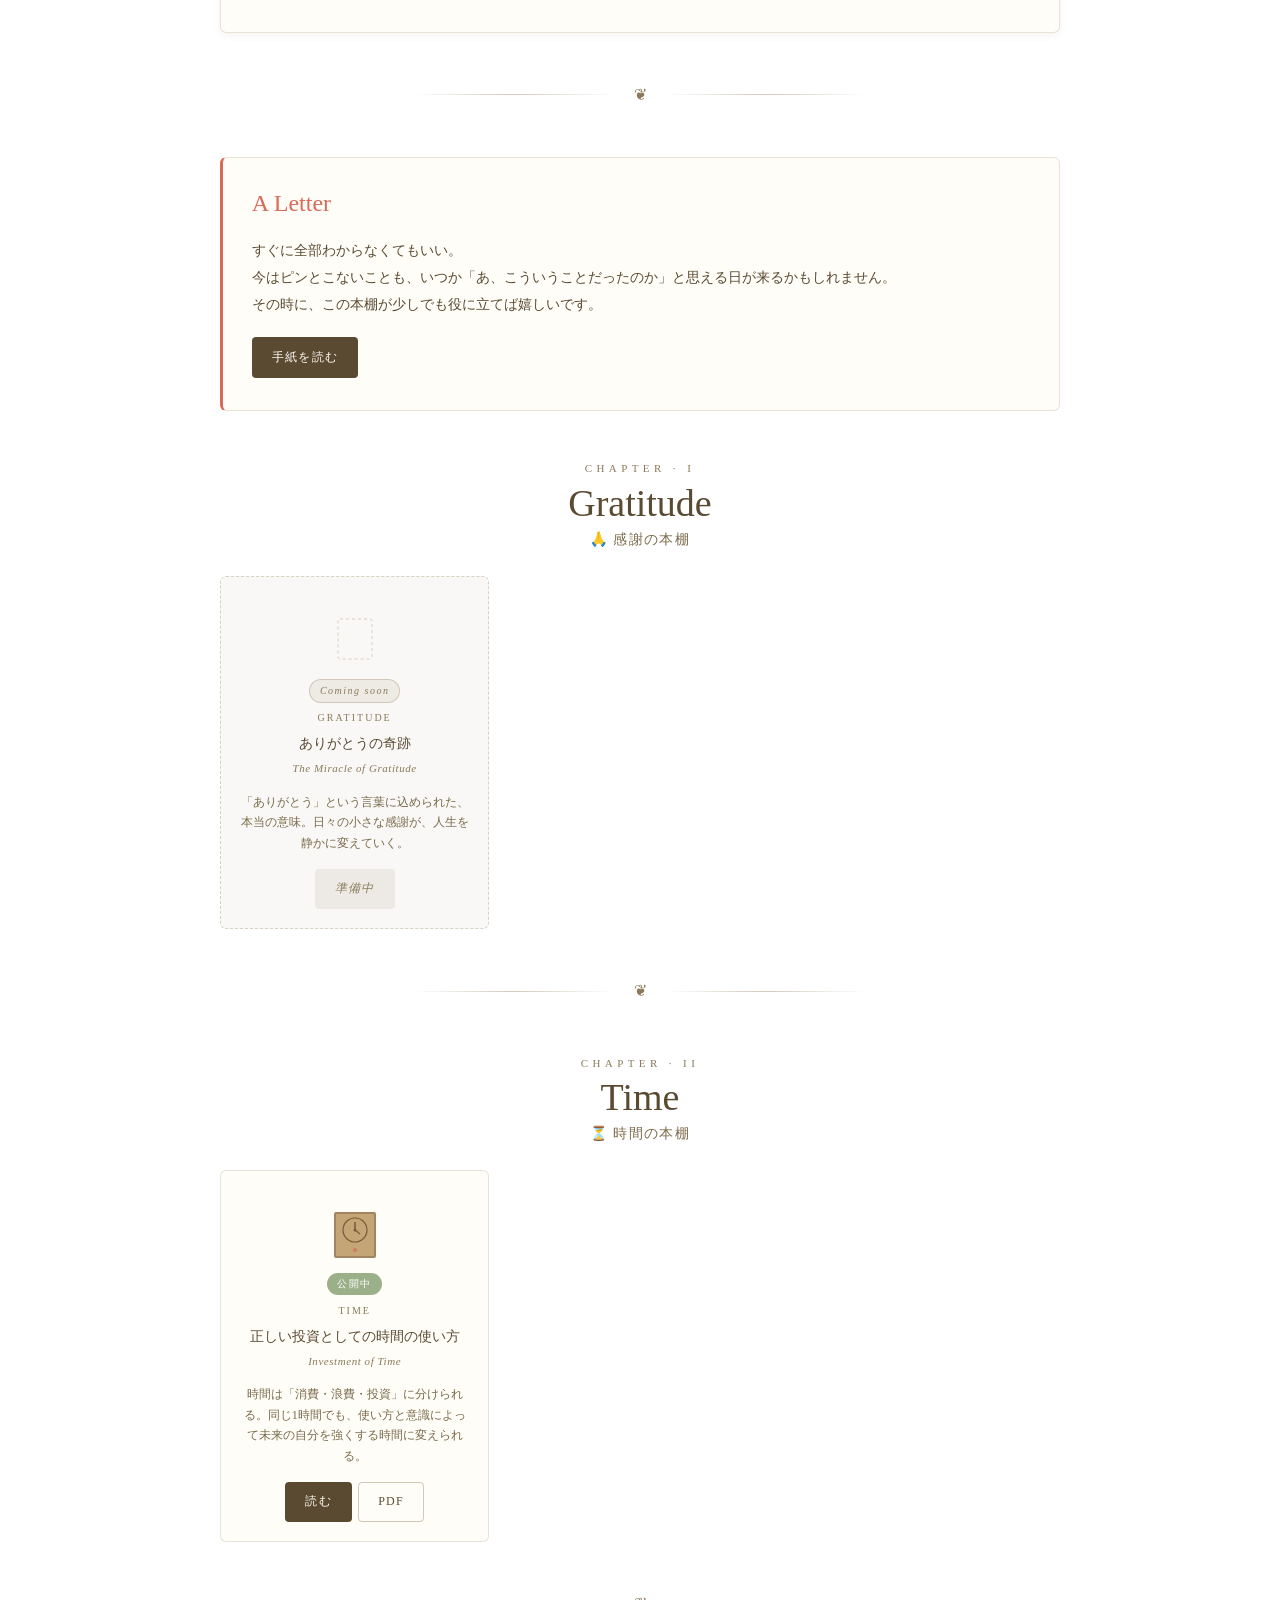
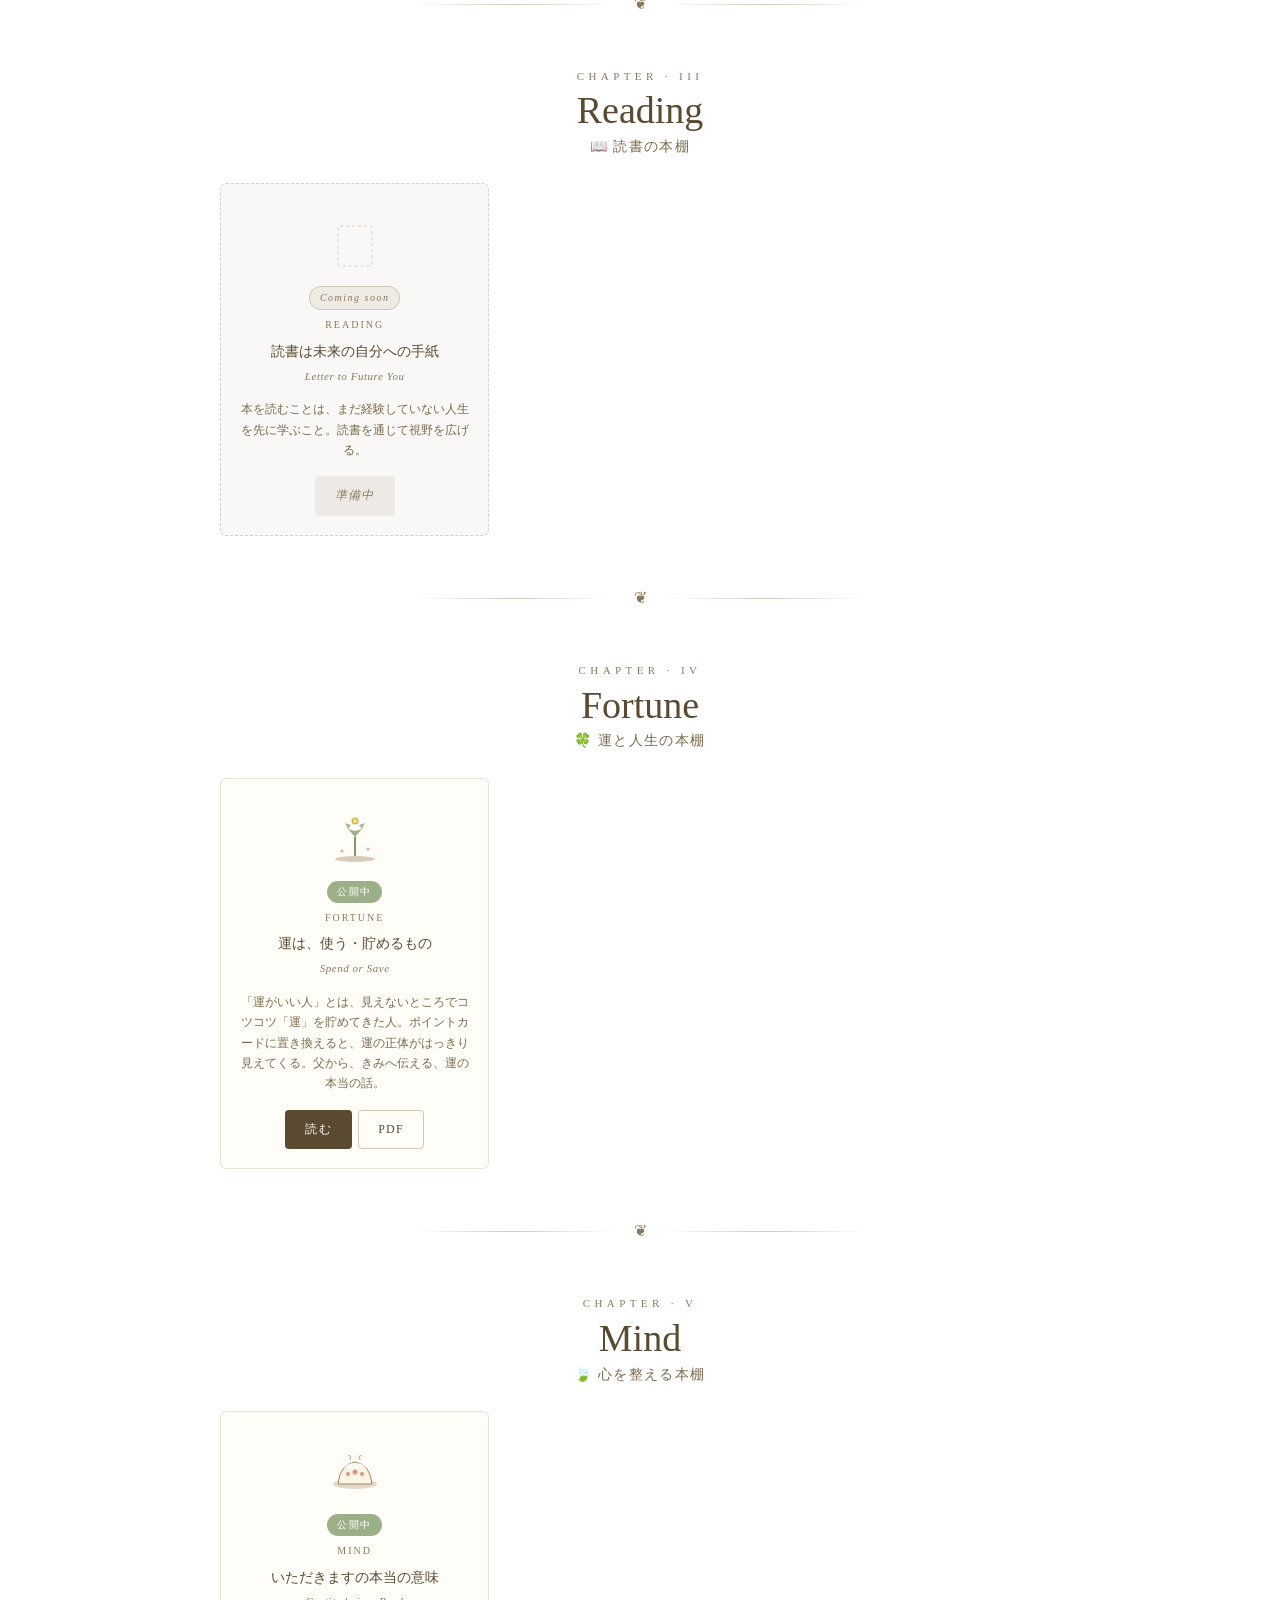
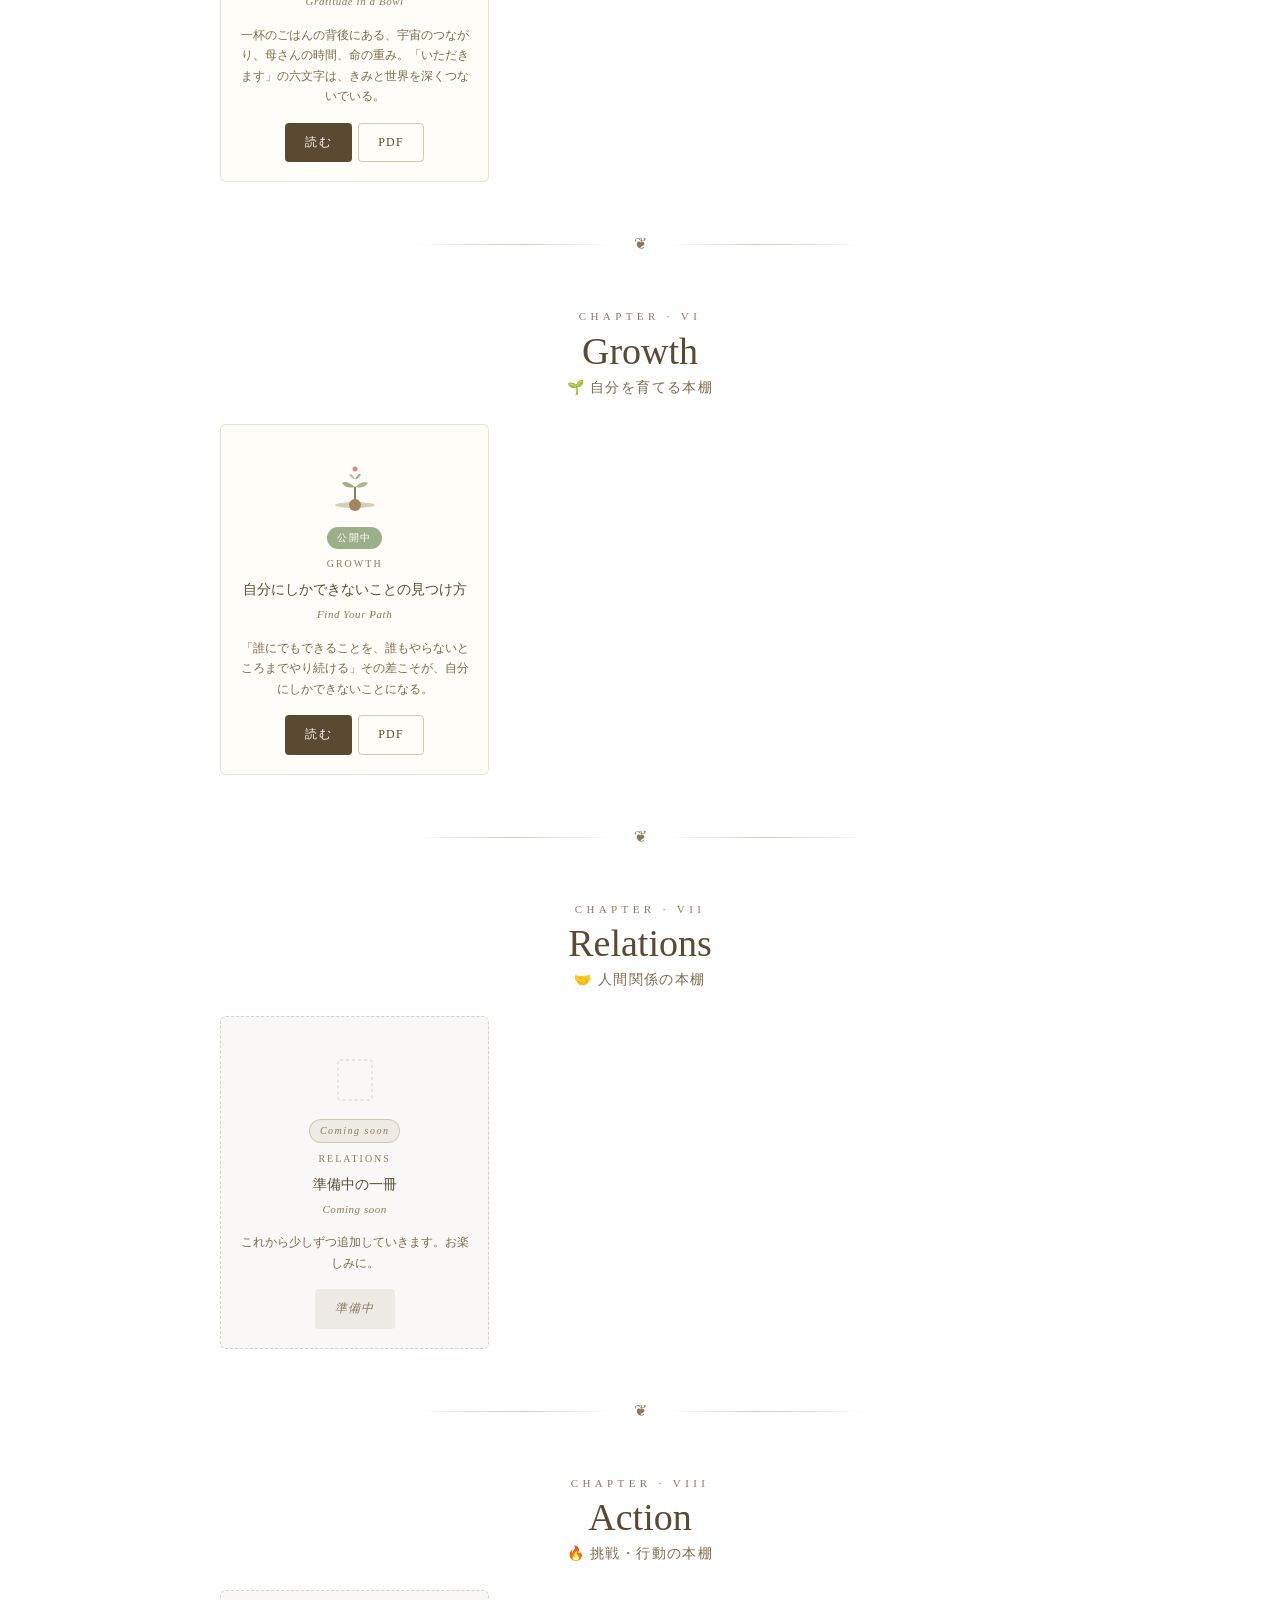
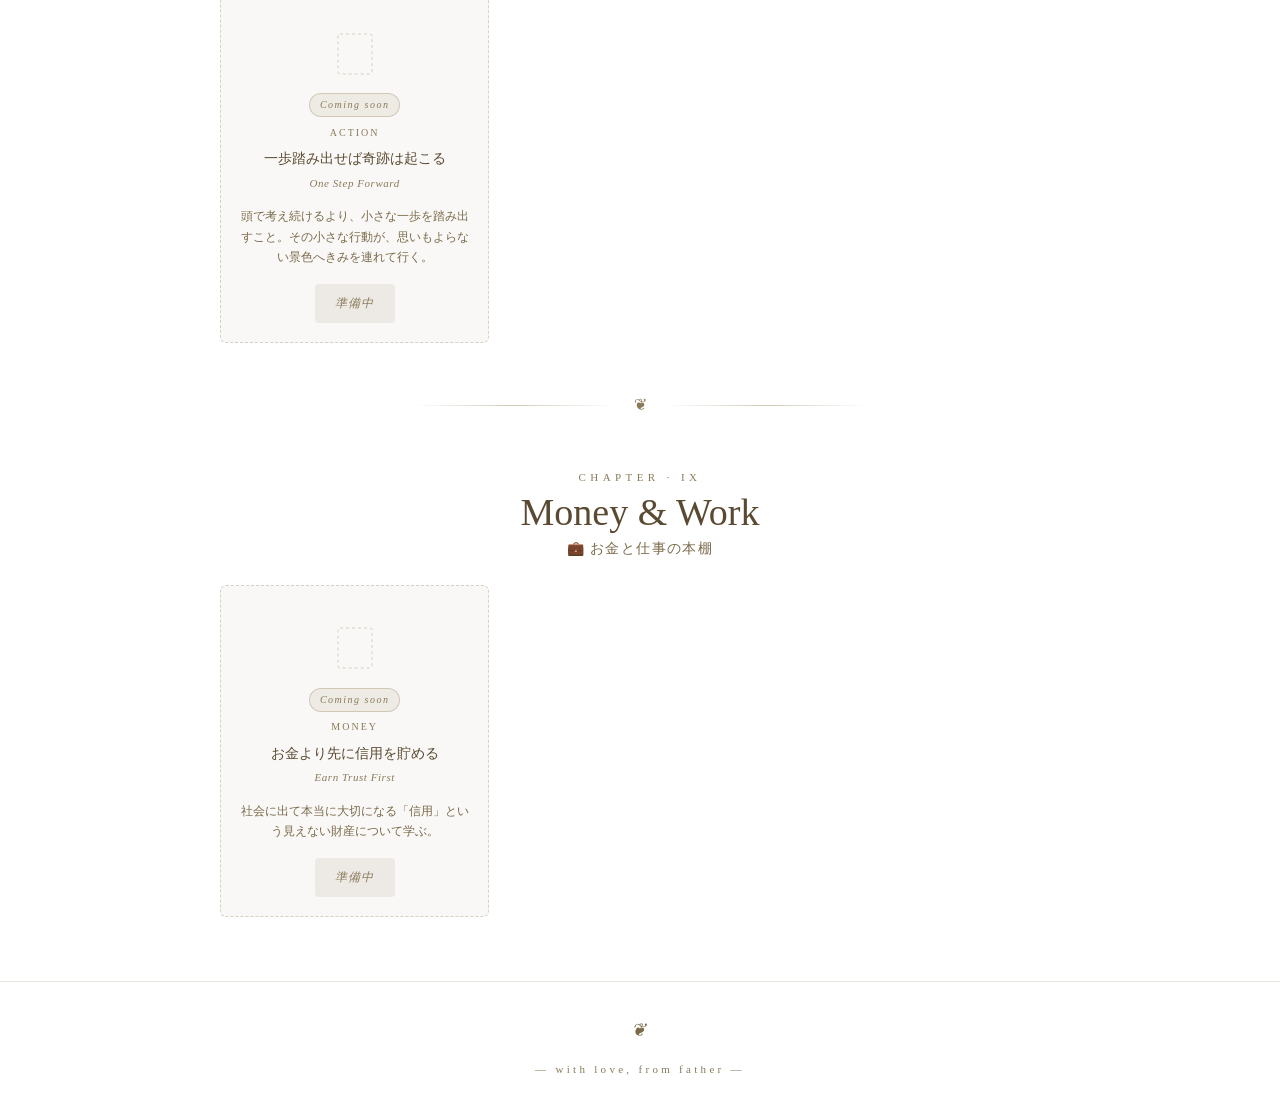
==== commit 0a962477: "Update index.html" ====
--- a/index.html
+++ b/index.html
@@ -4,7 +4,7 @@
   index.html  =  サイトのトップページ
   ヴィンテージ・ライブラリーデザイン(昼モード)
 -->
-<html lang="ja" data-mode="day">
+<html lang="ja">
 <head>
   <meta charset="UTF-8">
   <meta name="viewport" content="width=device-width, initial-scale=1.0">
@@ -271,7 +271,7 @@
       <div class="divider-line"></div>
     </div>
 
-    <!-- ===== 運と人生の本棚 ===== -->
+<!-- ===== 運と人生の本棚 ===== -->
     <section class="section" id="shelf-luck">
       <div class="section-chapter">
         <p class="section-chapter-overline">CHAPTER · IV</p>
@@ -280,23 +280,33 @@
       </div>
 
       <div class="book-grid">
-        <article class="book-card is-coming">
-          <div class="book-illustration">
-            <svg viewBox="0 0 70 70">
-              <rect x="18" y="20" width="34" height="40" fill="none" stroke="#a89070" stroke-width="1" stroke-dasharray="3,3" rx="2"/>
-            </svg>
-          </div>
-          <span class="book-status status-coming">Coming soon</span>
+        <article class="book-card">
+          <div class="book-illustration">
+            <svg viewBox="0 0 70 70">
+              <ellipse cx="35" cy="58" rx="20" ry="3" fill="#a08560" opacity="0.4"/>
+              <path d="M35 55 L35 36" stroke="#7a8a5a" stroke-width="1.8"/>
+              <path d="M35 36 L28 28 L35 30 L42 28 Z" fill="#9bb088"/>
+              <path d="M28 28 L25 22 L31 24 L28 28" fill="#a5b893"/>
+              <path d="M42 28 L45 22 L39 24 L42 28" fill="#a5b893"/>
+              <circle cx="35" cy="20" r="3.5" fill="#d4af37" opacity="0.9"/>
+              <circle cx="35" cy="20" r="2" fill="#fff3c4" opacity="0.7"/>
+              <circle cx="22" cy="50" r="1.5" fill="#d96a5a" opacity="0.6"/>
+              <circle cx="48" cy="48" r="1.5" fill="#d96a5a" opacity="0.6"/>
+            </svg>
+          </div>
+          <span class="book-status status-open">公開中</span>
           <p class="book-category">FORTUNE</p>
-          <h3 class="book-title">運とは何か</h3>
-          <p class="book-title-en">What is Luck</p>
-          <p class="book-desc">運はただの偶然ではなく、日々の行動・感謝・準備・人との関わりによって受け取れるもの。</p>
-          <div class="book-actions">
-            <span class="btn btn-disabled">準備中</span>
-          </div>
-        </article>
-      </div>
-    </section>
+          <h3 class="book-title">運は、使う・貯めるもの</h3>
+          <p class="book-title-en">Spend or Save</p>
+          <p class="book-desc">「運がいい人」とは、見えないところでコツコツ「運」を貯めてきた人。ポイントカードに置き換えると、運の正体がはっきり見えてくる。父から、きみへ伝える、運の本当の話。</p>
+          <div class="book-actions">
+            <a class="btn btn-primary" href="lessons/un-wa-tsukau-tameru.html">読む</a>
+            <a class="btn btn-secondary" href="assets/pdf/un-wa-tsukau-tameru-slides.pdf" target="_blank" rel="noopener">PDF</a>
+          </div>
+        </article>
+      </div>
+    </section>
+
 
     <!-- 区切り -->
     <div class="divider">
--- a/assets/css/style.css
+++ b/assets/css/style.css
@@ -755,6 +755,274 @@
 }
 
 /* ============================================================
+   philosophy.html  6つの哲学カード(ハブグリッド)
+   ============================================================ */
+.philosophy-grid {
+  display: grid;
+  grid-template-columns: repeat(3, 1fr);
+  gap: 18px;
+  margin: 2.5rem auto 1rem;
+}
+
+.philosophy-card {
+  display: flex;
+  flex-direction: column;
+  align-items: center;
+  justify-content: center;
+  text-align: center;
+  padding: 1.8rem 1rem;
+  background: var(--color-paper-soft);
+  border: 1px solid var(--color-border);
+  border-radius: var(--radius);
+  text-decoration: none;
+  color: var(--color-text);
+  transition: var(--transition);
+  position: relative;
+  box-shadow: var(--shadow-soft);
+  min-height: 160px;
+}
+
+html[data-mode="night"] .philosophy-card {
+  background: linear-gradient(180deg, rgba(80, 140, 220, 0.10) 0%, rgba(30, 60, 130, 0.20) 100%);
+  border: 1px solid rgba(170, 200, 255, 0.25);
+  color: #e8f0ff;
+}
+
+.philosophy-card:hover {
+  transform: translateY(-3px);
+  box-shadow: var(--shadow-medium);
+  border-color: var(--color-accent);
+}
+
+html[data-mode="night"] .philosophy-card:hover {
+  border-color: rgba(170, 200, 255, 0.6);
+  box-shadow: 0 0 20px rgba(170, 200, 255, 0.25);
+}
+
+.philosophy-card.is-coming {
+  opacity: 0.65;
+  cursor: default;
+}
+
+.philosophy-card.is-coming:hover {
+  transform: none;
+  border-color: var(--color-border);
+}
+
+.philosophy-card-icon {
+  font-size: 38px;
+  margin-bottom: 0.6rem;
+  display: block;
+}
+
+.philosophy-card-name {
+  font-family: var(--font-jp);
+  font-size: 18px;
+  font-weight: 500;
+  letter-spacing: 0.1em;
+  margin-bottom: 0.3rem;
+}
+
+.philosophy-card-en {
+  font-size: 11px;
+  letter-spacing: 0.2em;
+  color: var(--color-text-soft);
+  margin-bottom: 0.6rem;
+}
+
+.philosophy-card-status {
+  display: inline-block;
+  font-size: 10px;
+  letter-spacing: 0.1em;
+  padding: 0.2rem 0.6rem;
+  border-radius: 10px;
+  background: rgba(155, 176, 136, 0.2);
+  color: #6a7a4a;
+}
+
+.philosophy-card.is-coming .philosophy-card-status {
+  background: rgba(168, 144, 112, 0.18);
+  color: #8a7050;
+}
+
+html[data-mode="night"] .philosophy-card-status {
+  background: rgba(170, 200, 255, 0.15);
+  color: #c8d8ff;
+}
+
+html[data-mode="night"] .philosophy-card.is-coming .philosophy-card-status {
+  background: rgba(255, 255, 255, 0.05);
+  color: #a8b0c0;
+}
+
+/* ============================================================
+   エッセイ装飾
+   ============================================================ */
+.essay-subtitle {
+  text-align: center;
+  font-size: 14px;
+  font-style: italic;
+  color: var(--color-text-soft);
+  letter-spacing: 0.05em;
+  margin: -0.5rem 0 0.8rem;
+}
+
+html[data-mode="night"] .essay-subtitle {
+  color: #b8c8e0;
+}
+
+/* エッセイの画像 */
+.essay-figure {
+  margin: 2rem auto;
+  text-align: center;
+}
+
+.essay-figure-single img {
+  max-width: 280px;
+  width: 100%;
+  height: auto;
+  border-radius: 6px;
+  box-shadow: 0 4px 20px rgba(0, 0, 0, 0.15);
+  border: 1px solid var(--color-border);
+}
+
+html[data-mode="night"] .essay-figure-single img {
+  box-shadow: 0 0 25px rgba(170, 200, 255, 0.25);
+  border: 1px solid rgba(170, 200, 255, 0.3);
+}
+
+.essay-figure-pair {
+  display: grid;
+  grid-template-columns: 1fr 1fr;
+  gap: 16px;
+  max-width: 560px;
+  margin: 2rem auto 0.5rem;
+}
+
+.essay-figure-pair img {
+  width: 100%;
+  height: auto;
+  border-radius: 6px;
+  box-shadow: 0 3px 14px rgba(0, 0, 0, 0.12);
+  border: 1px solid var(--color-border);
+}
+
+html[data-mode="night"] .essay-figure-pair img {
+  box-shadow: 0 0 18px rgba(170, 200, 255, 0.2);
+  border: 1px solid rgba(170, 200, 255, 0.25);
+}
+
+/* 3枚並び(御朱印トリオ) */
+.essay-figure-trio {
+  display: grid;
+  grid-template-columns: 1fr 1fr 1fr;
+  gap: 14px;
+  max-width: 720px;
+  margin: 2rem auto 0.5rem;
+}
+
+.essay-figure-trio img {
+  width: 100%;
+  height: auto;
+  border-radius: 6px;
+  box-shadow: 0 3px 14px rgba(0, 0, 0, 0.12);
+  border: 1px solid var(--color-border);
+}
+
+html[data-mode="night"] .essay-figure-trio img {
+  box-shadow: 0 0 18px rgba(170, 200, 255, 0.2);
+  border: 1px solid rgba(170, 200, 255, 0.25);
+}
+
+.essay-figure-trio figcaption {
+  font-size: 11px;
+  text-align: center;
+  margin-top: 0.5rem;
+  color: var(--color-text-soft);
+  font-style: italic;
+  letter-spacing: 0.03em;
+}
+
+.essay-figure figcaption {
+  font-size: 12px;
+  color: var(--color-text-soft);
+  margin-top: 0.6rem;
+  font-style: italic;
+  letter-spacing: 0.03em;
+}
+
+.essay-figure-pair figcaption {
+  font-size: 11px;
+  margin-top: 0.4rem;
+}
+
+.essay-figure-note {
+  text-align: center;
+  font-size: 12px;
+  color: var(--color-text-soft);
+  font-style: italic;
+  margin-top: 0 !important;
+  margin-bottom: 2rem !important;
+  letter-spacing: 0.03em;
+}
+
+html[data-mode="night"] .essay-figure figcaption,
+html[data-mode="night"] .essay-figure-note {
+  color: #b8c8e0;
+}
+
+/* 余談セクション */
+.essay-aside {
+  margin: 2rem auto;
+  padding: 2rem 1.8rem;
+  background: rgba(252, 245, 227, 0.4);
+  border-left: 3px solid var(--color-accent);
+  border-radius: 4px;
+}
+
+html[data-mode="night"] .essay-aside {
+  background: rgba(30, 60, 130, 0.15);
+  border-left: 3px solid rgba(170, 200, 255, 0.4);
+}
+
+.essay-aside-overline {
+  font-size: 11px;
+  letter-spacing: 0.3em;
+  color: var(--color-text-soft);
+  margin-bottom: 0.5rem;
+  text-align: center;
+}
+
+.essay-aside-title {
+  font-family: var(--font-jp);
+  font-size: 20px;
+  font-weight: 500;
+  text-align: center;
+  margin: 0 0 1.5rem;
+  color: var(--color-text);
+  letter-spacing: 0.08em;
+}
+
+html[data-mode="night"] .essay-aside-title {
+  color: #e8f0ff;
+}
+
+.essay-aside-subtitle {
+  font-family: var(--font-jp);
+  font-size: 16px;
+  font-weight: 500;
+  margin: 1.8rem 0 0.8rem;
+  padding-left: 0.6rem;
+  border-left: 2px solid var(--color-accent);
+  color: var(--color-text);
+}
+
+html[data-mode="night"] .essay-aside-subtitle {
+  color: #d8e0f0;
+  border-left: 2px solid rgba(170, 200, 255, 0.5);
+}
+
+/* ============================================================
    教材カード(夜はクリスタル本)
    ============================================================ */
 .book-grid {
@@ -1359,6 +1627,60 @@
     padding: 0.3rem 0.8rem;
   }
 
+  /* 哲学カードグリッド(スマホ) */
+  .philosophy-grid {
+    grid-template-columns: repeat(2, 1fr);
+    gap: 10px;
+    margin: 1.8rem auto 0.5rem;
+  }
+  .philosophy-card {
+    padding: 1.2rem 0.6rem;
+    min-height: 130px;
+  }
+  .philosophy-card-icon {
+    font-size: 30px;
+  }
+  .philosophy-card-name {
+    font-size: 15px;
+  }
+  .philosophy-card-en {
+    font-size: 10px;
+  }
+
+  /* エッセイ画像(スマホ) */
+  .essay-figure-single img {
+    max-width: 220px;
+  }
+  .essay-figure-pair {
+    grid-template-columns: 1fr 1fr;
+    gap: 8px;
+    max-width: 100%;
+  }
+  .essay-figure-pair figcaption {
+    font-size: 10px;
+  }
+  /* 3枚並び(スマホ):横3列キープ、文字小さく */
+  .essay-figure-trio {
+    grid-template-columns: 1fr 1fr 1fr;
+    gap: 6px;
+    max-width: 100%;
+  }
+  .essay-figure-trio figcaption {
+    font-size: 9px;
+    margin-top: 0.3rem;
+  }
+
+  /* 余談セクション(スマホ) */
+  .essay-aside {
+    padding: 1.5rem 1rem;
+  }
+  .essay-aside-title {
+    font-size: 17px;
+  }
+  .essay-aside-subtitle {
+    font-size: 15px;
+  }
+
   .mode-toggle {
     width: 40px;
     height: 40px;
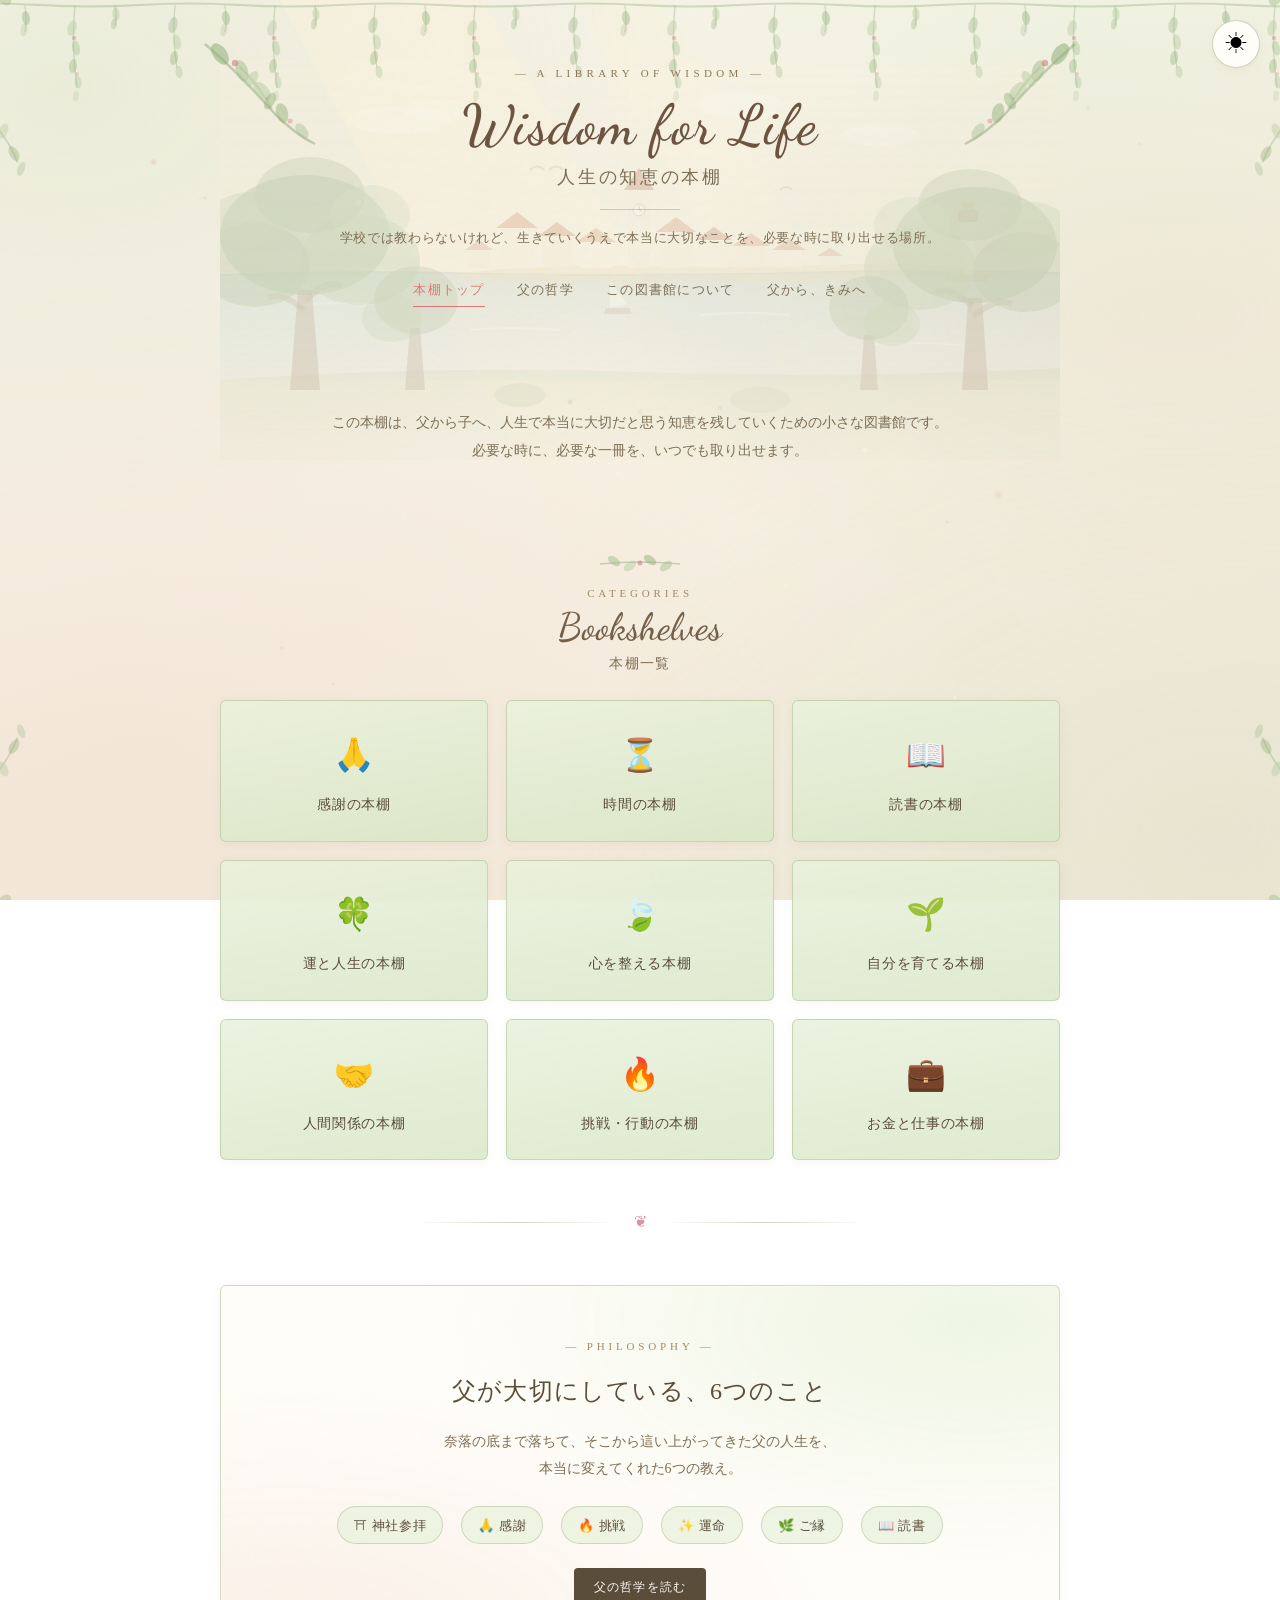
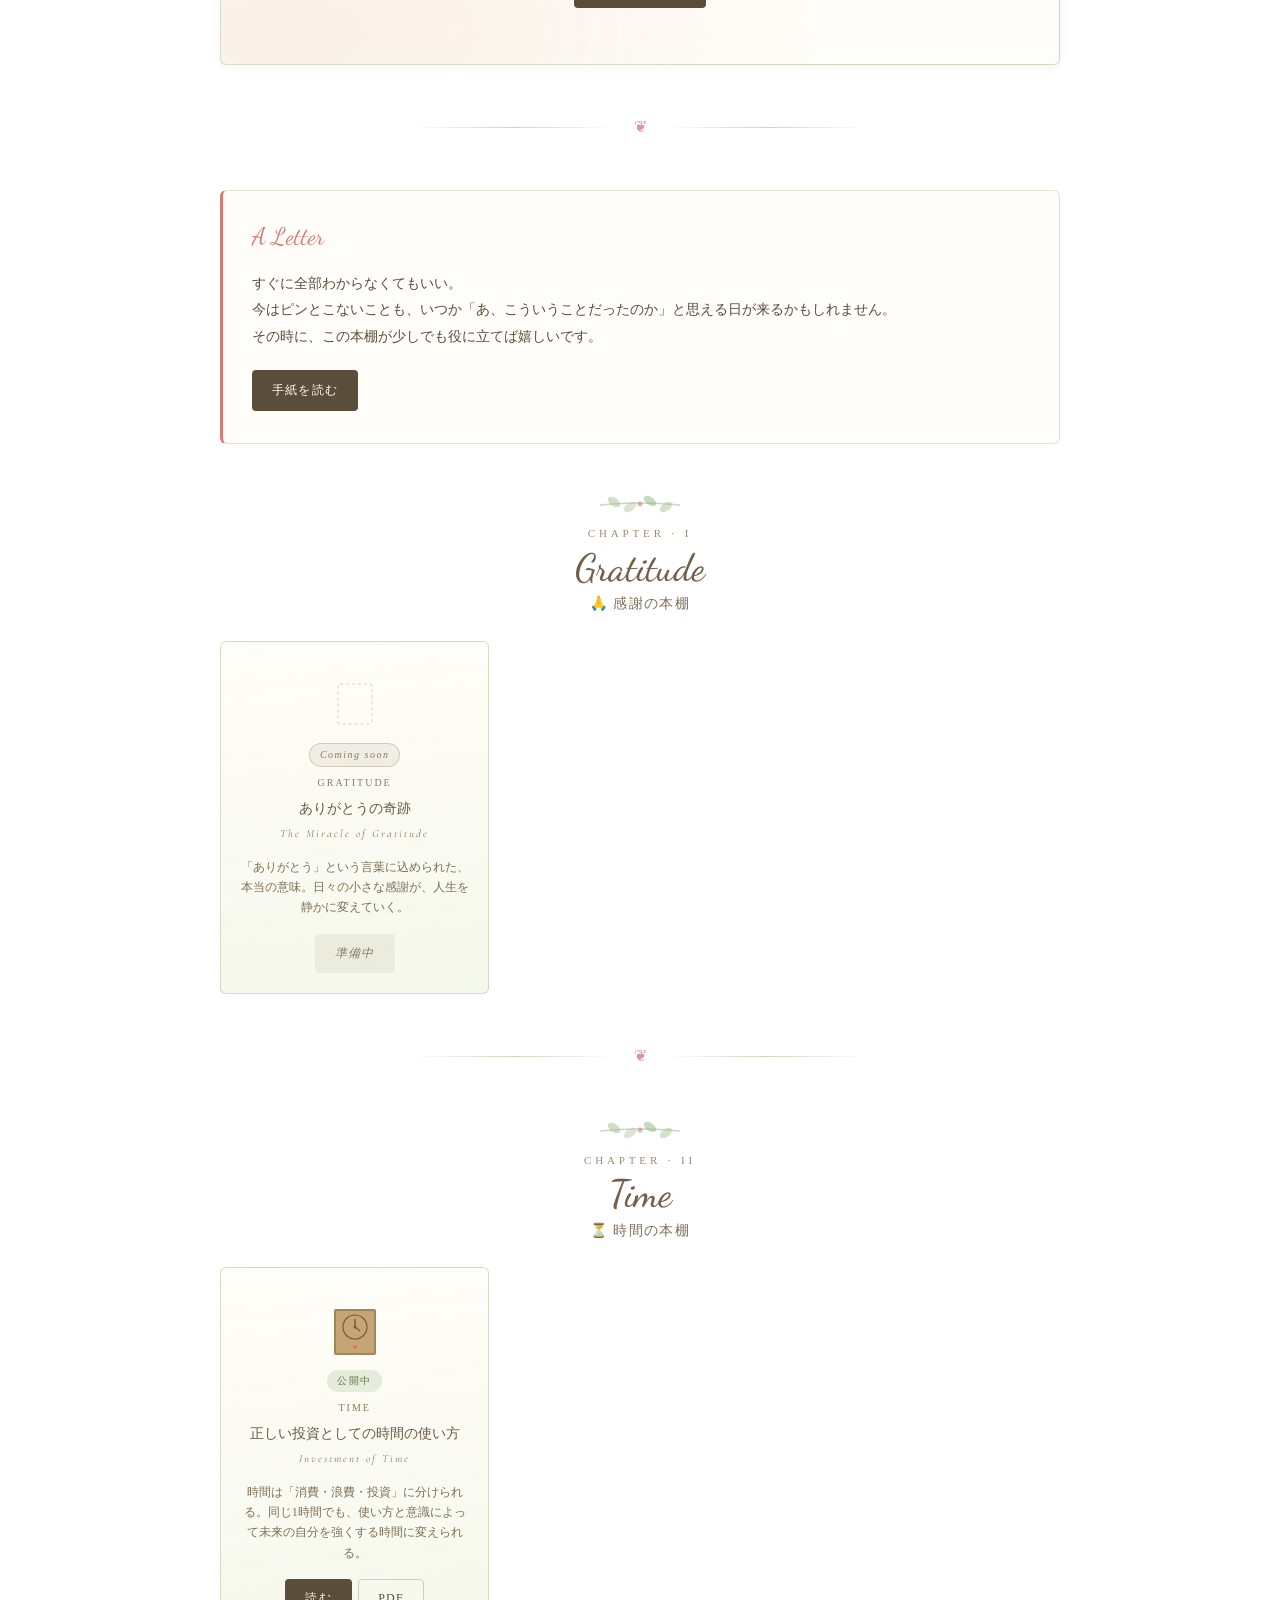
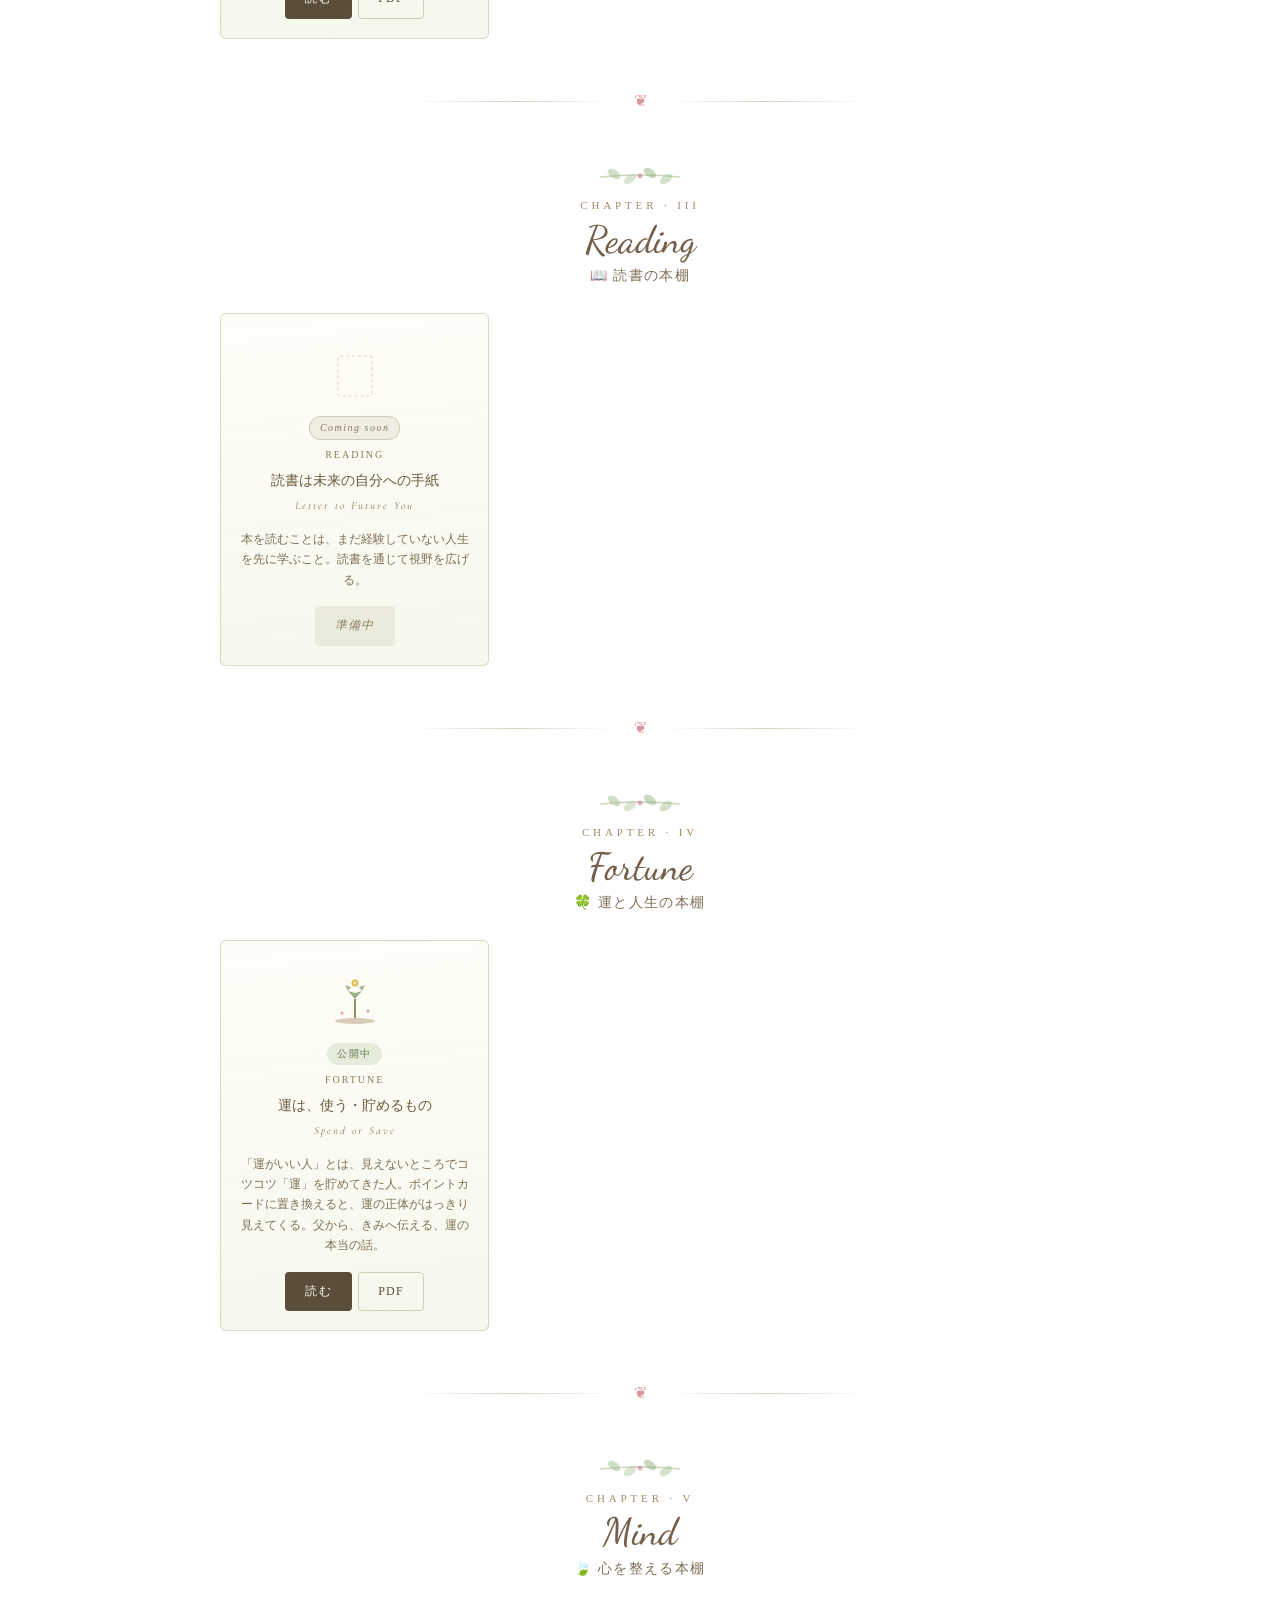
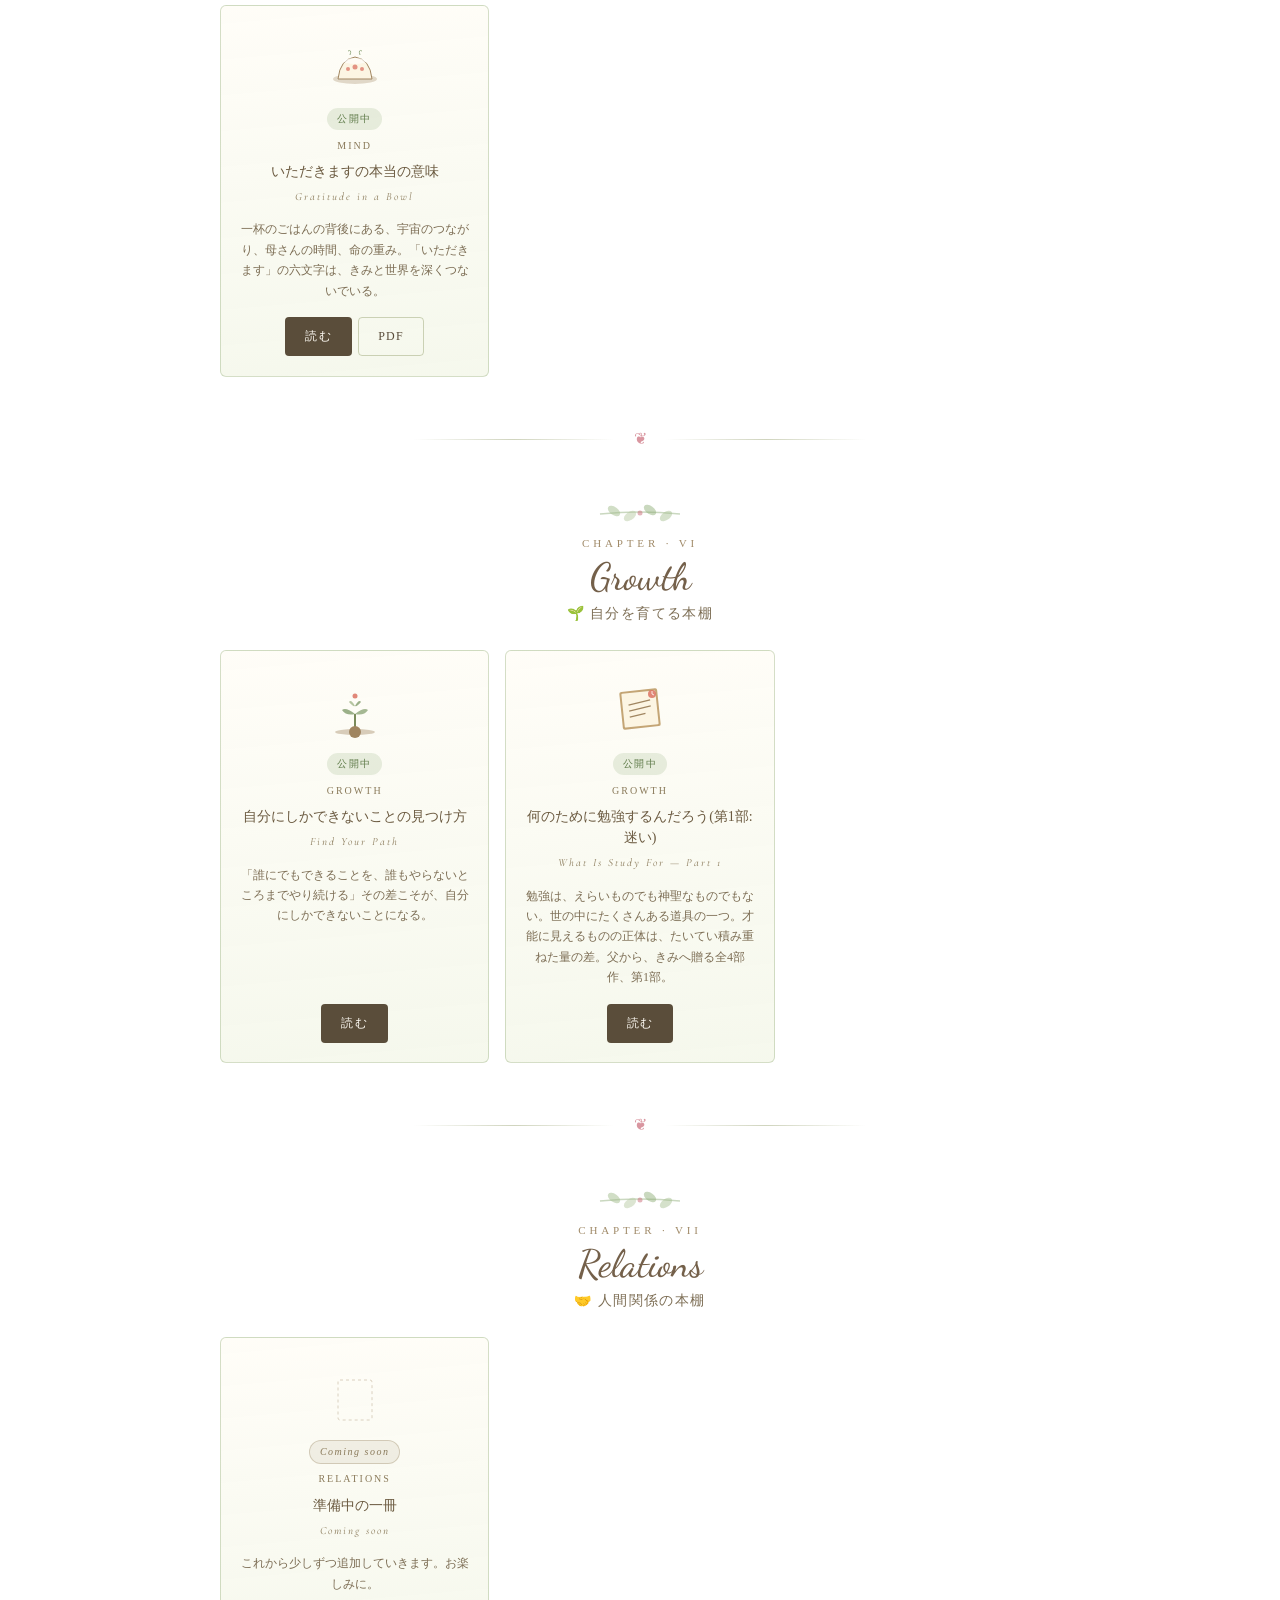
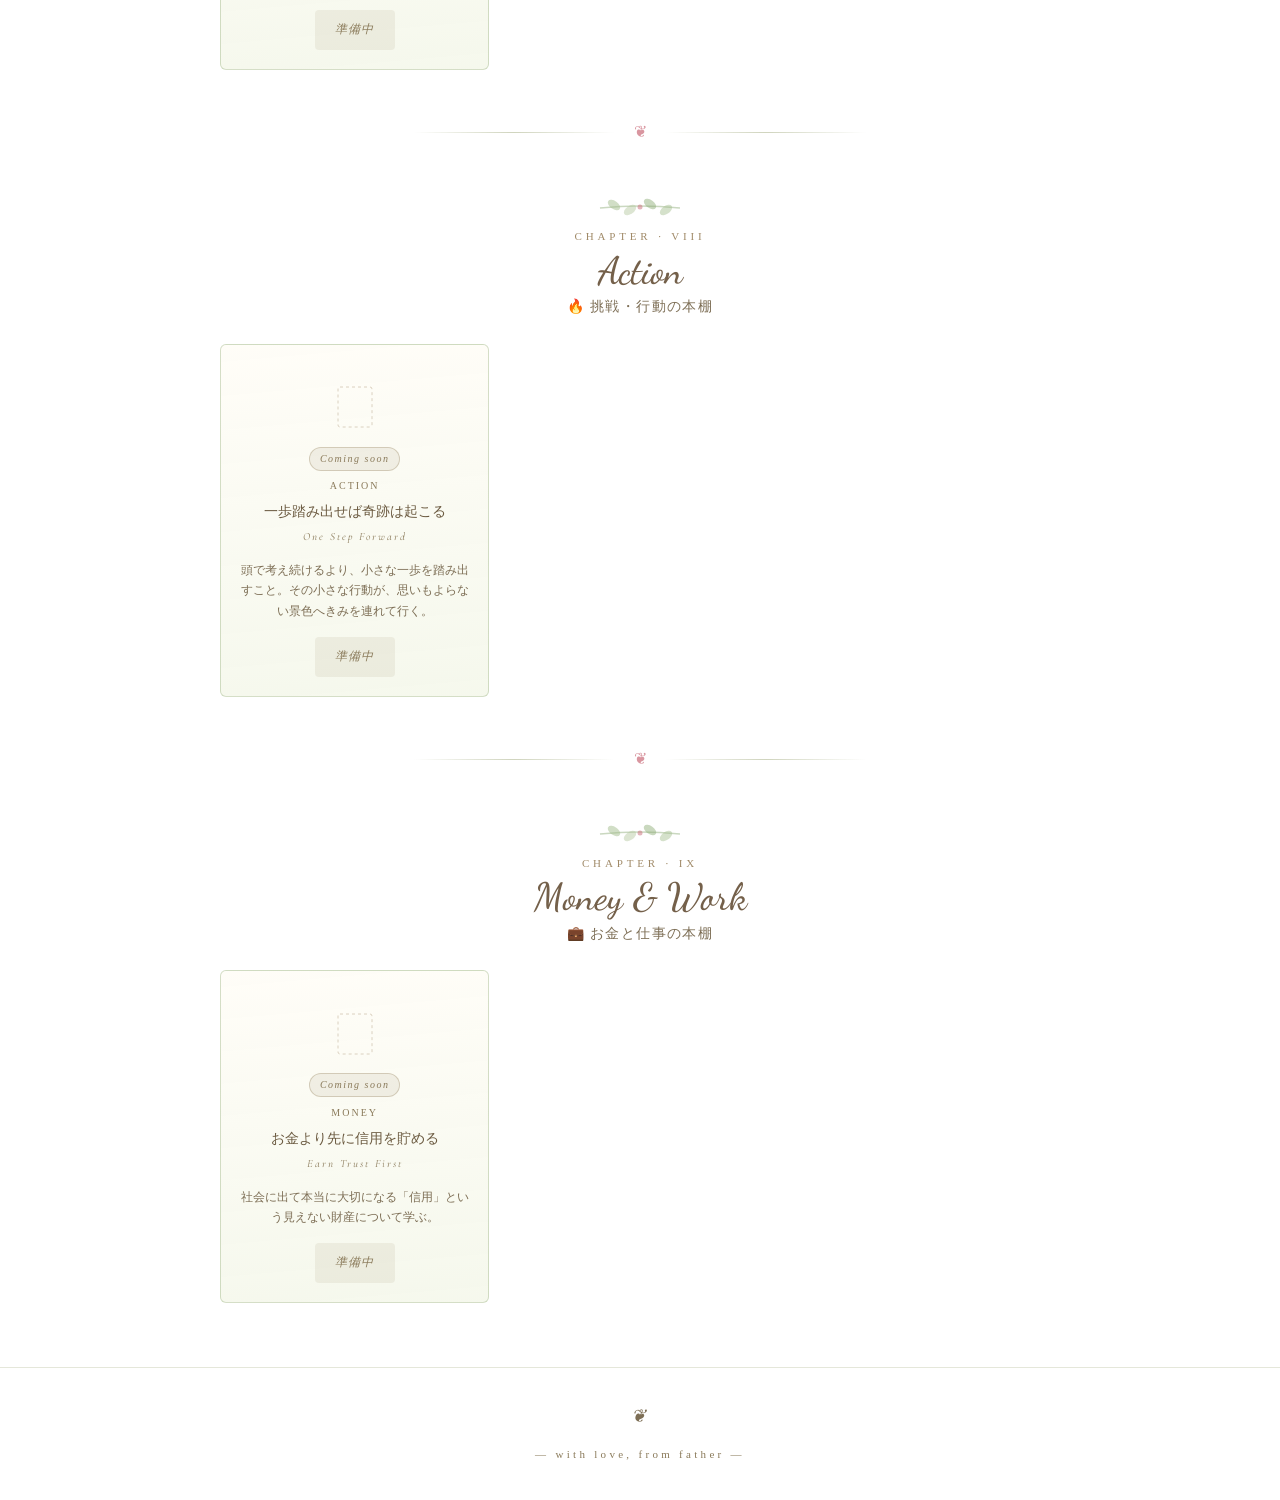
==== commit 1ea9e6b3: "Update index.html" ====
--- a/index.html
+++ b/index.html
@@ -357,7 +357,7 @@
       <div class="divider-line"></div>
     </div>
 
-    <!-- ===== 自分を育てる本棚 ===== -->
+<!-- ===== 自分を育てる本棚 ===== -->
     <section class="section" id="shelf-self">
       <div class="section-chapter">
         <p class="section-chapter-overline">CHAPTER · VI</p>
@@ -386,11 +386,33 @@
           <p class="book-desc">「誰にでもできることを、誰もやらないところまでやり続ける」その差こそが、自分にしかできないことになる。</p>
           <div class="book-actions">
             <a class="btn btn-primary" href="lessons/jibun-ni-shika-dekinai-koto.html">読む</a>
-            <a class="btn btn-secondary" href="assets/pdf/jibun-ni-shika-dekinai-koto.pdf" target="_blank" rel="noopener">PDF</a>
-          </div>
-        </article>
-      </div>
-    </section>
+          </div>
+        </article>
+
+        <article class="book-card">
+          <div class="book-illustration">
+            <svg viewBox="0 0 70 70">
+              <rect x="16" y="16" width="38" height="38" fill="#c4a575" rx="2" transform="rotate(-6 35 35)"/>
+              <rect x="18" y="18" width="34" height="34" fill="#fcf5e3" rx="1" transform="rotate(-6 35 35)"/>
+              <line x1="24" y1="30" x2="46" y2="27" stroke="#a08560" stroke-width="1.3" transform="rotate(-6 35 35)"/>
+              <line x1="24" y1="36" x2="46" y2="33" stroke="#a08560" stroke-width="1.3" transform="rotate(-6 35 35)"/>
+              <line x1="24" y1="42" x2="40" y2="40" stroke="#a08560" stroke-width="1.3" transform="rotate(-6 35 35)"/>
+              <circle cx="47" cy="20" r="4" fill="#d96a5a" opacity="0.8"/>
+              <path d="M47 17 L47 20 M47 20 L49 21" stroke="#fff" stroke-width="0.8"/>
+            </svg>
+          </div>
+          <span class="book-status status-open">公開中</span>
+          <p class="book-category">GROWTH</p>
+          <h3 class="book-title">何のために勉強するんだろう(第1部:迷い)</h3>
+          <p class="book-title-en">What Is Study For — Part 1</p>
+          <p class="book-desc">勉強は、えらいものでも神聖なものでもない。世の中にたくさんある道具の一つ。才能に見えるものの正体は、たいてい積み重ねた量の差。父から、きみへ贈る全4部作、第1部。</p>
+          <div class="book-actions">
+            <a class="btn btn-primary" href="lessons/nan-no-tame-ni-benkyou-01.html">読む</a>
+          </div>
+        </article>
+      </div>
+    </section>
+
 
     <!-- 区切り -->
     <div class="divider">
--- a/assets/css/style.css
+++ b/assets/css/style.css
@@ -1,5 +1,8 @@
-/* ============================================================
-   人生の知恵の本棚  共通スタイル(style.css)  v3 夜モード強化版
+/* Google Fonts: 優雅な筆記体(昼モードのティーガーデン用) */
+@import url('https://fonts.googleapis.com/css2?family=Dancing+Script:wght@400;500;600&family=Cormorant+Garamond:wght@400;500&display=swap');
+
+/* ============================================================
+   人生の知恵の本棚  共通スタイル(style.css)  v4 ティーガーデン昼モード
    ----------------------------------------------------------
    昼モード:ヴィンテージ・ライブラリー(default)
    夜モード:エンジェリック・アーカイブ(神秘的な近未来)
@@ -10,35 +13,42 @@
    ============================================================ */
 :root,
 html[data-mode="day"] {
-  --color-bg-1:       #f5f0e3;
-  --color-bg-2:       #ede5d3;
-  --color-paper:      #fffcf5;
-  --color-paper-soft: rgba(255, 252, 245, 0.7);
-
-  --color-text:       #5a4a32;
-  --color-text-soft:  #7a6a4a;
+  /* ストロベリー・アフタヌーンティー パレット */
+  --color-bg-1:       #faf6ec;   /* クリーム(生成り) */
+  --color-bg-2:       #f3e9da;   /* 温かいピーチベージュ */
+  --color-paper:      #fffdf8;
+  --color-paper-soft: rgba(255, 253, 248, 0.78);
+
+  --color-text:       #5a4d3a;
+  --color-text-soft:  #7d6e55;
   --color-muted:      #8a7a5a;
 
-  --color-accent:     #d96a5a;
-  --color-leaf:       #9bb088;
-  --color-leaf-dark:  #7a8a6a;
+  --color-accent:     #d97a72;   /* ストロベリーコーラル */
+  --color-leaf:       #a3bd8e;   /* セージグリーン */
+  --color-leaf-dark:  #7e9a6b;
 
   --color-wood:       #a08560;
   --color-wood-dark:  #7a5a3a;
 
-  --color-border:        rgba(140, 120, 80, 0.2);
-  --color-border-strong: rgba(140, 120, 80, 0.4);
+  /* セージ系の追加色 */
+  --color-sage-bg:    rgba(225, 235, 209, 0.75);   /* カード用淡セージ */
+  --color-sage-deep:  rgba(206, 222, 184, 0.85);
+  --color-sage-line:  rgba(150, 175, 125, 0.4);
+  --color-berry:      #c96a78;   /* ストロベリーピンク */
+
+  --color-border:        rgba(150, 160, 110, 0.25);
+  --color-border-strong: rgba(150, 160, 110, 0.45);
   --color-coming:        rgba(140, 120, 80, 0.3);
 
-  --shadow-soft:  0 2px 8px rgba(120, 100, 60, 0.08);
-  --shadow-card:  0 4px 12px rgba(120, 100, 60, 0.12);
-  --shadow-hover: 0 8px 16px rgba(120, 100, 60, 0.18);
-
-  --color-title:      #5a4a32;
-  --color-title-soft: #7a6a4a;
-
-  --letter-line: rgba(140, 120, 80, 0.08);
-  --letter-bg:   #fcf5e3;
+  --shadow-soft:  0 2px 10px rgba(140, 130, 90, 0.08);
+  --shadow-card:  0 5px 16px rgba(140, 130, 90, 0.13);
+  --shadow-hover: 0 9px 20px rgba(140, 130, 90, 0.18);
+
+  --color-title:      #6b5a40;
+  --color-title-soft: #7d6e55;
+
+  --letter-line: rgba(150, 160, 110, 0.1);
+  --letter-bg:   #fbf5e8;
 }
 
 /* ============================================================
@@ -82,7 +92,8 @@
 :root {
   --radius:      6px;
   --radius-lg:   10px;
-  --font-script: 'Brush Script MT', 'Snell Roundhand', 'Apple Chancery', cursive;
+  --font-script: 'Dancing Script', 'Brush Script MT', 'Snell Roundhand', 'Apple Chancery', cursive;
+  --font-jp:     'Hiragino Mincho ProN', 'Yu Mincho', '游明朝', 'Noto Serif JP', serif;
   --font-serif:  'Hiragino Mincho ProN', 'Yu Mincho', '游明朝', 'Noto Serif JP', serif;
   --font-sans:   'Hiragino Sans', 'Yu Gothic', '游ゴシック', 'Noto Sans JP', sans-serif;
 }
@@ -106,9 +117,12 @@
   transition: background 0.8s ease, color 0.8s ease;
 }
 
-/* 昼モードの背景 */
+/* 昼モードの背景:クリーム→ピーチの水彩グラデーション */
 html[data-mode="day"] body {
-  background: linear-gradient(180deg, var(--color-bg-1) 0%, var(--color-bg-2) 100%);
+  background:
+    radial-gradient(ellipse at 85% 8%, rgba(231, 240, 218, 0.55) 0%, transparent 45%),
+    radial-gradient(ellipse at 8% 90%, rgba(238, 218, 200, 0.45) 0%, transparent 45%),
+    linear-gradient(160deg, var(--color-bg-1) 0%, var(--color-bg-2) 100%);
   background-attachment: fixed;
 }
 
@@ -122,7 +136,7 @@
   background-attachment: fixed;
 }
 
-/* 昼モード:葉っぱの薄い影 */
+/* 昼モード:水彩スプラッター(ピンクの飛沫)+セージの淡い雲 */
 html[data-mode="day"] body::before {
   content: '';
   position: fixed;
@@ -131,8 +145,22 @@
   right: 0;
   bottom: 0;
   background-image:
-    radial-gradient(ellipse at 10% 0%, rgba(180, 200, 170, 0.15) 0%, transparent 40%),
-    radial-gradient(ellipse at 90% 100%, rgba(220, 200, 170, 0.12) 0%, transparent 40%);
+    /* ピンクの水彩飛沫(小さなドット) */
+    radial-gradient(circle 4px at 12% 18%, rgba(222, 138, 138, 0.30) 0%, transparent 100%),
+    radial-gradient(circle 2px at 16% 22%, rgba(222, 138, 138, 0.25) 0%, transparent 100%),
+    radial-gradient(circle 3px at 85% 12%, rgba(226, 152, 142, 0.28) 0%, transparent 100%),
+    radial-gradient(circle 2px at 89% 16%, rgba(226, 152, 142, 0.20) 0%, transparent 100%),
+    radial-gradient(circle 5px at 78% 55%, rgba(222, 138, 138, 0.18) 0%, transparent 100%),
+    radial-gradient(circle 2px at 74% 58%, rgba(222, 138, 138, 0.22) 0%, transparent 100%),
+    radial-gradient(circle 3px at 22% 72%, rgba(226, 152, 142, 0.22) 0%, transparent 100%),
+    radial-gradient(circle 2px at 26% 76%, rgba(226, 152, 142, 0.18) 0%, transparent 100%),
+    radial-gradient(circle 4px at 55% 90%, rgba(222, 138, 138, 0.18) 0%, transparent 100%),
+    radial-gradient(circle 2px at 59% 87%, rgba(222, 138, 138, 0.22) 0%, transparent 100%),
+    radial-gradient(circle 3px at 42% 8%, rgba(222, 138, 138, 0.20) 0%, transparent 100%),
+    /* セージグリーンの淡い水彩雲 */
+    radial-gradient(ellipse at 5% 10%, rgba(180, 205, 155, 0.22) 0%, transparent 38%),
+    radial-gradient(ellipse at 95% 92%, rgba(180, 205, 155, 0.18) 0%, transparent 38%),
+    radial-gradient(ellipse at 92% 35%, rgba(225, 200, 175, 0.18) 0%, transparent 35%);
   pointer-events: none;
   z-index: 0;
 }
@@ -274,29 +302,31 @@
 html[data-mode="day"] .site-header-inner::before {
   content: '';
   position: absolute;
-  top: -10px;
-  left: -10px;
-  width: 80px;
-  height: 60px;
-  background-image: url("data:image/svg+xml,%3Csvg xmlns='http://www.w3.org/2000/svg' viewBox='0 0 80 60'%3E%3Cellipse cx='18' cy='15' rx='6' ry='11' fill='%239bb088' opacity='0.6' transform='rotate(-30 18 15)'/%3E%3Cellipse cx='28' cy='28' rx='5' ry='9' fill='%23a5b893' opacity='0.6' transform='rotate(-15 28 28)'/%3E%3Cellipse cx='38' cy='42' rx='5' ry='8' fill='%23b5c5a0' opacity='0.6' transform='rotate(20 38 42)'/%3E%3C/svg%3E");
+  top: -25px;
+  left: -20px;
+  width: 140px;
+  height: 110px;
+  background-image: url("data:image/svg+xml,<svg xmlns='http://www.w3.org/2000/svg' viewBox='0 0 140 110'><path d='M5 5 Q40 35 75 75 Q95 95 115 105' fill='none' stroke='%237e9a6b' stroke-width='2.5' opacity='0.42'/><path d='M40 28 Q60 48 72 70' fill='none' stroke='%238aa874' stroke-width='1.8' opacity='0.35'/><ellipse cx='20' cy='15' rx='7' ry='12' fill='%238fae78' opacity='0.55' transform='rotate(-35 20 15)'/><ellipse cx='42' cy='32' rx='6' ry='11' fill='%23a3bd8e' opacity='0.52' transform='rotate(-18 42 32)'/><ellipse cx='62' cy='52' rx='6.5' ry='11' fill='%23b5c9a0' opacity='0.5' transform='rotate(-42 62 52)'/><ellipse cx='82' cy='74' rx='6' ry='10' fill='%238fae78' opacity='0.46' transform='rotate(-15 82 74)'/><ellipse cx='102' cy='92' rx='5' ry='9' fill='%23a3bd8e' opacity='0.42' transform='rotate(-38 102 92)'/><ellipse cx='52' cy='40' rx='5' ry='9' fill='%23b5c9a0' opacity='0.46' transform='rotate(35 52 40)'/><ellipse cx='70' cy='62' rx='5' ry='9' fill='%238fae78' opacity='0.42' transform='rotate(28 70 62)'/><circle cx='35' cy='24' r='3.2' fill='%23c96a78' opacity='0.5'/><circle cx='90' cy='82' r='2.6' fill='%23d98a92' opacity='0.45'/></svg>");
   background-repeat: no-repeat;
+  background-size: contain;
   pointer-events: none;
   animation: leaf-sway 6s ease-in-out infinite;
-  transform-origin: bottom right;
+  transform-origin: top left;
 }
 
 html[data-mode="day"] .site-header-inner::after {
   content: '';
   position: absolute;
-  top: -10px;
-  right: -10px;
-  width: 80px;
-  height: 60px;
-  background-image: url("data:image/svg+xml,%3Csvg xmlns='http://www.w3.org/2000/svg' viewBox='0 0 80 60'%3E%3Cellipse cx='62' cy='15' rx='6' ry='11' fill='%239bb088' opacity='0.6' transform='rotate(30 62 15)'/%3E%3Cellipse cx='52' cy='28' rx='5' ry='9' fill='%23a5b893' opacity='0.6' transform='rotate(15 52 28)'/%3E%3Cellipse cx='42' cy='42' rx='5' ry='8' fill='%23b5c5a0' opacity='0.6' transform='rotate(-20 42 42)'/%3E%3Ccircle cx='56' cy='25' r='3' fill='%23d96a5a' opacity='0.5'/%3E%3C/svg%3E");
+  top: -25px;
+  right: -20px;
+  width: 140px;
+  height: 110px;
+  background-image: url("data:image/svg+xml,<svg xmlns='http://www.w3.org/2000/svg' viewBox='0 0 140 110'><g transform='translate(140,0) scale(-1,1)'><path d='M5 5 Q40 35 75 75 Q95 95 115 105' fill='none' stroke='%237e9a6b' stroke-width='2.5' opacity='0.42'/><path d='M40 28 Q60 48 72 70' fill='none' stroke='%238aa874' stroke-width='1.8' opacity='0.35'/><ellipse cx='20' cy='15' rx='7' ry='12' fill='%238fae78' opacity='0.55' transform='rotate(-35 20 15)'/><ellipse cx='42' cy='32' rx='6' ry='11' fill='%23a3bd8e' opacity='0.52' transform='rotate(-18 42 32)'/><ellipse cx='62' cy='52' rx='6.5' ry='11' fill='%23b5c9a0' opacity='0.5' transform='rotate(-42 62 52)'/><ellipse cx='82' cy='74' rx='6' ry='10' fill='%238fae78' opacity='0.46' transform='rotate(-15 82 74)'/><ellipse cx='102' cy='92' rx='5' ry='9' fill='%23a3bd8e' opacity='0.42' transform='rotate(-38 102 92)'/><ellipse cx='52' cy='40' rx='5' ry='9' fill='%23b5c9a0' opacity='0.46' transform='rotate(35 52 40)'/><ellipse cx='70' cy='62' rx='5' ry='9' fill='%238fae78' opacity='0.42' transform='rotate(28 70 62)'/><circle cx='35' cy='24' r='3.2' fill='%23c96a78' opacity='0.5'/><circle cx='90' cy='82' r='2.6' fill='%23d98a92' opacity='0.45'/></g></svg>");
   background-repeat: no-repeat;
+  background-size: contain;
   pointer-events: none;
   animation: leaf-sway 7s ease-in-out infinite reverse;
-  transform-origin: bottom left;
+  transform-origin: top right;
 }
 
 @keyframes leaf-sway {
@@ -652,17 +682,14 @@
 
 /* ------ 3×3グリッド (本棚一覧専用) ------ */
 .category-grid-3x3 {
-  /* デスクトップ:3列固定 */
   grid-template-columns: repeat(3, 1fr);
   gap: 18px;
-  /* 中央寄り感を出さないため、余白を活かしてカード自体に存在感を */
   max-width: 100%;
   margin-left: auto;
   margin-right: auto;
 }
 
 .category-grid-3x3 .category-card {
-  /* カードを少し大きめに、ゆったりさせる */
   padding: 1.6rem 0.8rem;
   min-height: 120px;
 }
@@ -776,7 +803,7 @@
   border-radius: var(--radius);
   text-decoration: none;
   color: var(--color-text);
-  transition: var(--transition);
+  transition: all 0.3s ease;
   position: relative;
   box-shadow: var(--shadow-soft);
   min-height: 160px;
@@ -790,7 +817,7 @@
 
 .philosophy-card:hover {
   transform: translateY(-3px);
-  box-shadow: var(--shadow-medium);
+  box-shadow: var(--shadow-card);
   border-color: var(--color-accent);
 }
 
@@ -871,7 +898,6 @@
   color: #b8c8e0;
 }
 
-/* エッセイの画像 */
 .essay-figure {
   margin: 2rem auto;
   text-align: center;
@@ -1563,6 +1589,135 @@
 /* ============================================================
    スマホ対応
    ============================================================ */
+/* ============================================================
+   昼モード:ストロベリー・ティーガーデン強化
+   (夜モードには一切影響しない昼専用オーバーライド)
+   ============================================================ */
+
+/* 筆記体タイトルを優雅に(Dancing Script) */
+html[data-mode="day"] .site-title {
+  font-weight: 500;
+  color: #6b5440;
+}
+
+html[data-mode="day"] .section-chapter-title {
+  font-weight: 500;
+  color: #74604a;
+}
+
+/* オーバーライン(CHAPTERなど)をメニューの見出し風に */
+html[data-mode="day"] .section-chapter-overline,
+html[data-mode="day"] .article-overline,
+html[data-mode="day"] .philosophy-banner-overline {
+  letter-spacing: 0.35em;
+  color: #a08a68;
+}
+
+/* カテゴリーカード:淡いセージグリーンのパネル */
+html[data-mode="day"] .category-card {
+  background: linear-gradient(170deg, rgba(233, 241, 220, 0.88) 0%, rgba(216, 230, 197, 0.82) 100%);
+  border: 1px solid var(--color-sage-line);
+}
+
+html[data-mode="day"] .category-card:hover {
+  background: linear-gradient(170deg, rgba(238, 245, 227, 0.95) 0%, rgba(222, 235, 204, 0.9) 100%);
+  border-color: var(--color-accent);
+}
+
+/* 哲学カード:同じくセージパネル */
+html[data-mode="day"] .philosophy-card {
+  background: linear-gradient(170deg, rgba(233, 241, 220, 0.85) 0%, rgba(218, 231, 200, 0.8) 100%);
+  border: 1px solid var(--color-sage-line);
+}
+
+html[data-mode="day"] .philosophy-card:hover {
+  border-color: var(--color-accent);
+}
+
+/* 教材カード:クリームの紙にセージの縁 */
+html[data-mode="day"] .book-card {
+  background: linear-gradient(175deg, rgba(255, 253, 247, 0.92) 0%, rgba(244, 247, 234, 0.88) 100%);
+  border: 1px solid var(--color-sage-line);
+}
+
+/* 哲学バナー:水彩クリーム+セージ縁+ベリーアクセント */
+html[data-mode="day"] .philosophy-banner {
+  background:
+    radial-gradient(ellipse at 90% 10%, rgba(228, 240, 213, 0.6) 0%, transparent 50%),
+    radial-gradient(ellipse at 8% 92%, rgba(245, 226, 212, 0.5) 0%, transparent 50%),
+    rgba(255, 253, 248, 0.85);
+  border: 1px solid var(--color-sage-line);
+}
+
+html[data-mode="day"] .philosophy-banner-keywords span {
+  background: rgba(233, 241, 220, 0.7);
+  border: 1px solid var(--color-sage-line);
+}
+
+html[data-mode="day"] .philosophy-banner-keywords span:hover {
+  border-color: var(--color-accent);
+}
+
+/* 区切りの❦マークをベリー色に */
+html[data-mode="day"] .divider-mark {
+  color: var(--color-berry);
+  opacity: 0.7;
+}
+
+/* ステータスバッジ:公開中をセージに */
+html[data-mode="day"] .status-open {
+  background: rgba(163, 189, 142, 0.25);
+  color: #5e7a48;
+}
+
+/* ジブリ図書館レイヤー:海辺の街と森のパノラマ+長い蔦+光 */
+html[data-mode="day"] body::after {
+  content: '';
+  position: fixed;
+  top: 0;
+  left: 0;
+  right: 0;
+  bottom: 0;
+  background-image:
+    url("data:image/svg+xml,%3Csvg xmlns='http://www.w3.org/2000/svg' viewBox='0 0 200 110'%3E%3Cpath d='M0 5 Q50 2 100 5 T200 5' fill='none' stroke='%238aa874' stroke-width='2' opacity='0.35'/%3E%3Cpath d='M35 5 Q32 35 37 68' fill='none' stroke='%238aa874' stroke-width='1.5' opacity='0.3'/%3E%3Cellipse cx='33' cy='25' rx='4.5' ry='8' fill='%23a3bd8e' opacity='0.42' transform='rotate(12 33 25)'/%3E%3Cellipse cx='37' cy='42' rx='4' ry='7.5' fill='%23b5c9a0' opacity='0.4' transform='rotate(-10 37 42)'/%3E%3Cellipse cx='34' cy='58' rx='4' ry='7' fill='%238fae78' opacity='0.36' transform='rotate(10 34 58)'/%3E%3Cellipse cx='39' cy='72' rx='3.5' ry='6' fill='%23a3bd8e' opacity='0.32' transform='rotate(-8 39 72)'/%3E%3Cpath d='M85 5 Q87 18 85 32' fill='none' stroke='%238aa874' stroke-width='1.5' opacity='0.28'/%3E%3Cellipse cx='86' cy='18' rx='4' ry='7' fill='%238fae78' opacity='0.4' transform='rotate(-8 86 18)'/%3E%3Cellipse cx='84' cy='30' rx='3.5' ry='6.5' fill='%23b5c9a0' opacity='0.34' transform='rotate(10 84 30)'/%3E%3Cpath d='M135 5 Q131 45 137 88' fill='none' stroke='%238aa874' stroke-width='1.5' opacity='0.3'/%3E%3Cellipse cx='132' cy='28' rx='4.5' ry='8' fill='%23b5c9a0' opacity='0.4' transform='rotate(15 132 28)'/%3E%3Cellipse cx='136' cy='48' rx='4' ry='7.5' fill='%23a3bd8e' opacity='0.38' transform='rotate(-12 136 48)'/%3E%3Cellipse cx='133' cy='66' rx='4' ry='7' fill='%238fae78' opacity='0.34' transform='rotate(8 133 66)'/%3E%3Cellipse cx='138' cy='82' rx='3.5' ry='6.5' fill='%23a3bd8e' opacity='0.3' transform='rotate(-10 138 82)'/%3E%3Cellipse cx='136' cy='96' rx='3' ry='5.5' fill='%23b5c9a0' opacity='0.27' transform='rotate(6 136 96)'/%3E%3Ccircle cx='134' cy='38' r='2.2' fill='%23c96a78' opacity='0.35'/%3E%3Ccircle cx='137' cy='74' r='2' fill='%23d98a92' opacity='0.3'/%3E%3Cpath d='M175 5 Q177 15 175 26' fill='none' stroke='%238aa874' stroke-width='1.5' opacity='0.26'/%3E%3Cellipse cx='176' cy='14' rx='3.5' ry='6.5' fill='%23a3bd8e' opacity='0.36' transform='rotate(-6 176 14)'/%3E%3Cellipse cx='174' cy='24' rx='3' ry='5.5' fill='%238fae78' opacity='0.3' transform='rotate(8 174 24)'/%3E%3C/svg%3E"),
+    url("data:image/svg+xml,%3Csvg xmlns='http://www.w3.org/2000/svg' viewBox='0 0 400 400'%3E%3Cpath d='M200 8 Q80 12 30 50 Q12 70 12 130 Q12 230 18 320 Q22 370 34 394' fill='none' stroke='%237e9a6b' stroke-width='3' opacity='0.4'/%3E%3Cpath d='M24 170 Q50 190 64 225' fill='none' stroke='%238aa874' stroke-width='2' opacity='0.32'/%3E%3Cellipse cx='170' cy='12' rx='7' ry='13' fill='%238fae78' opacity='0.5' transform='rotate(-78 170 12)'/%3E%3Cellipse cx='140' cy='20' rx='6' ry='12' fill='%23a3bd8e' opacity='0.48' transform='rotate(60 140 20)'/%3E%3Cellipse cx='105' cy='18' rx='7' ry='13' fill='%23b5c9a0' opacity='0.47' transform='rotate(-65 105 18)'/%3E%3Cellipse cx='75' cy='30' rx='6' ry='12' fill='%238fae78' opacity='0.46' transform='rotate(45 75 30)'/%3E%3Cellipse cx='48' cy='40' rx='7' ry='12' fill='%23a3bd8e' opacity='0.45' transform='rotate(-35 48 40)'/%3E%3Cellipse cx='24' cy='62' rx='6' ry='11' fill='%23b5c9a0' opacity='0.44' transform='rotate(-15 24 62)'/%3E%3Cellipse cx='30' cy='92' rx='6' ry='11' fill='%238fae78' opacity='0.43' transform='rotate(35 30 92)'/%3E%3Cellipse cx='18' cy='120' rx='6' ry='11' fill='%23a3bd8e' opacity='0.42' transform='rotate(-8 18 120)'/%3E%3Cellipse cx='28' cy='150' rx='6' ry='11' fill='%23b5c9a0' opacity='0.41' transform='rotate(40 28 150)'/%3E%3Cellipse cx='16' cy='182' rx='6' ry='10' fill='%238fae78' opacity='0.4' transform='rotate(-12 16 182)'/%3E%3Cellipse cx='26' cy='212' rx='6' ry='10' fill='%23a3bd8e' opacity='0.39' transform='rotate(38 26 212)'/%3E%3Cellipse cx='18' cy='245' rx='5' ry='10' fill='%23b5c9a0' opacity='0.38' transform='rotate(-10 18 245)'/%3E%3Cellipse cx='28' cy='275' rx='5' ry='10' fill='%238fae78' opacity='0.37' transform='rotate(42 28 275)'/%3E%3Cellipse cx='20' cy='308' rx='5' ry='9' fill='%23a3bd8e' opacity='0.36' transform='rotate(-14 20 308)'/%3E%3Cellipse cx='30' cy='338' rx='5' ry='9' fill='%23b5c9a0' opacity='0.34' transform='rotate(36 30 338)'/%3E%3Cellipse cx='26' cy='368' rx='4' ry='8' fill='%238fae78' opacity='0.32' transform='rotate(-20 26 368)'/%3E%3Cellipse cx='38' cy='390' rx='4' ry='8' fill='%23a3bd8e' opacity='0.3' transform='rotate(30 38 390)'/%3E%3Cellipse cx='48' cy='190' rx='5' ry='9' fill='%23b5c9a0' opacity='0.38' transform='rotate(25 48 190)'/%3E%3Cellipse cx='60' cy='215' rx='5' ry='9' fill='%238fae78' opacity='0.36' transform='rotate(-30 60 215)'/%3E%3Cellipse cx='68' cy='232' rx='4' ry='8' fill='%23a3bd8e' opacity='0.34' transform='rotate(20 68 232)'/%3E%3Ccircle cx='40' cy='50' r='3.5' fill='%23c96a78' opacity='0.45'/%3E%3Ccircle cx='22' cy='135' r='3' fill='%23c96a78' opacity='0.4'/%3E%3Ccircle cx='24' cy='260' r='2.8' fill='%23d98a92' opacity='0.38'/%3E%3Ccircle cx='34' cy='355' r='2.5' fill='%23c96a78' opacity='0.34'/%3E%3C/svg%3E"),
+    url("data:image/svg+xml,%3Csvg xmlns='http://www.w3.org/2000/svg' viewBox='0 0 400 400'%3E%3Cg transform='translate(400,0) scale(-1,1)'%3E%3Cpath d='M200 8 Q80 12 30 50 Q12 70 12 130 Q12 230 18 320 Q22 370 34 394' fill='none' stroke='%237e9a6b' stroke-width='3' opacity='0.4'/%3E%3Cpath d='M24 170 Q50 190 64 225' fill='none' stroke='%238aa874' stroke-width='2' opacity='0.32'/%3E%3Cellipse cx='170' cy='12' rx='7' ry='13' fill='%238fae78' opacity='0.5' transform='rotate(-78 170 12)'/%3E%3Cellipse cx='140' cy='20' rx='6' ry='12' fill='%23a3bd8e' opacity='0.48' transform='rotate(60 140 20)'/%3E%3Cellipse cx='105' cy='18' rx='7' ry='13' fill='%23b5c9a0' opacity='0.47' transform='rotate(-65 105 18)'/%3E%3Cellipse cx='75' cy='30' rx='6' ry='12' fill='%238fae78' opacity='0.46' transform='rotate(45 75 30)'/%3E%3Cellipse cx='48' cy='40' rx='7' ry='12' fill='%23a3bd8e' opacity='0.45' transform='rotate(-35 48 40)'/%3E%3Cellipse cx='24' cy='62' rx='6' ry='11' fill='%23b5c9a0' opacity='0.44' transform='rotate(-15 24 62)'/%3E%3Cellipse cx='30' cy='92' rx='6' ry='11' fill='%238fae78' opacity='0.43' transform='rotate(35 30 92)'/%3E%3Cellipse cx='18' cy='120' rx='6' ry='11' fill='%23a3bd8e' opacity='0.42' transform='rotate(-8 18 120)'/%3E%3Cellipse cx='28' cy='150' rx='6' ry='11' fill='%23b5c9a0' opacity='0.41' transform='rotate(40 28 150)'/%3E%3Cellipse cx='16' cy='182' rx='6' ry='10' fill='%238fae78' opacity='0.4' transform='rotate(-12 16 182)'/%3E%3Cellipse cx='26' cy='212' rx='6' ry='10' fill='%23a3bd8e' opacity='0.39' transform='rotate(38 26 212)'/%3E%3Cellipse cx='18' cy='245' rx='5' ry='10' fill='%23b5c9a0' opacity='0.38' transform='rotate(-10 18 245)'/%3E%3Cellipse cx='28' cy='275' rx='5' ry='10' fill='%238fae78' opacity='0.37' transform='rotate(42 28 275)'/%3E%3Cellipse cx='20' cy='308' rx='5' ry='9' fill='%23a3bd8e' opacity='0.36' transform='rotate(-14 20 308)'/%3E%3Cellipse cx='30' cy='338' rx='5' ry='9' fill='%23b5c9a0' opacity='0.34' transform='rotate(36 30 338)'/%3E%3Cellipse cx='26' cy='368' rx='4' ry='8' fill='%238fae78' opacity='0.32' transform='rotate(-20 26 368)'/%3E%3Cellipse cx='38' cy='390' rx='4' ry='8' fill='%23a3bd8e' opacity='0.3' transform='rotate(30 38 390)'/%3E%3Cellipse cx='48' cy='190' rx='5' ry='9' fill='%23b5c9a0' opacity='0.38' transform='rotate(25 48 190)'/%3E%3Cellipse cx='60' cy='215' rx='5' ry='9' fill='%238fae78' opacity='0.36' transform='rotate(-30 60 215)'/%3E%3Cellipse cx='68' cy='232' rx='4' ry='8' fill='%23a3bd8e' opacity='0.34' transform='rotate(20 68 232)'/%3E%3Ccircle cx='40' cy='50' r='3.5' fill='%23c96a78' opacity='0.45'/%3E%3Ccircle cx='22' cy='135' r='3' fill='%23c96a78' opacity='0.4'/%3E%3Ccircle cx='24' cy='260' r='2.8' fill='%23d98a92' opacity='0.38'/%3E%3Ccircle cx='34' cy='355' r='2.5' fill='%23c96a78' opacity='0.34'/%3E%3C/g%3E%3C/svg%3E"),
+    url("data:image/svg+xml,%3Csvg xmlns='http://www.w3.org/2000/svg' viewBox='0 0 400 400'%3E%3Cg transform='translate(0,400) scale(1,-1)'%3E%3Cpath d='M200 8 Q80 12 30 50 Q12 70 12 130 Q12 230 18 320 Q22 370 34 394' fill='none' stroke='%237e9a6b' stroke-width='3' opacity='0.4'/%3E%3Cpath d='M24 170 Q50 190 64 225' fill='none' stroke='%238aa874' stroke-width='2' opacity='0.32'/%3E%3Cellipse cx='170' cy='12' rx='7' ry='13' fill='%238fae78' opacity='0.5' transform='rotate(-78 170 12)'/%3E%3Cellipse cx='140' cy='20' rx='6' ry='12' fill='%23a3bd8e' opacity='0.48' transform='rotate(60 140 20)'/%3E%3Cellipse cx='105' cy='18' rx='7' ry='13' fill='%23b5c9a0' opacity='0.47' transform='rotate(-65 105 18)'/%3E%3Cellipse cx='75' cy='30' rx='6' ry='12' fill='%238fae78' opacity='0.46' transform='rotate(45 75 30)'/%3E%3Cellipse cx='48' cy='40' rx='7' ry='12' fill='%23a3bd8e' opacity='0.45' transform='rotate(-35 48 40)'/%3E%3Cellipse cx='24' cy='62' rx='6' ry='11' fill='%23b5c9a0' opacity='0.44' transform='rotate(-15 24 62)'/%3E%3Cellipse cx='30' cy='92' rx='6' ry='11' fill='%238fae78' opacity='0.43' transform='rotate(35 30 92)'/%3E%3Cellipse cx='18' cy='120' rx='6' ry='11' fill='%23a3bd8e' opacity='0.42' transform='rotate(-8 18 120)'/%3E%3Cellipse cx='28' cy='150' rx='6' ry='11' fill='%23b5c9a0' opacity='0.41' transform='rotate(40 28 150)'/%3E%3Cellipse cx='16' cy='182' rx='6' ry='10' fill='%238fae78' opacity='0.4' transform='rotate(-12 16 182)'/%3E%3Cellipse cx='26' cy='212' rx='6' ry='10' fill='%23a3bd8e' opacity='0.39' transform='rotate(38 26 212)'/%3E%3Cellipse cx='18' cy='245' rx='5' ry='10' fill='%23b5c9a0' opacity='0.38' transform='rotate(-10 18 245)'/%3E%3Cellipse cx='28' cy='275' rx='5' ry='10' fill='%238fae78' opacity='0.37' transform='rotate(42 28 275)'/%3E%3Cellipse cx='20' cy='308' rx='5' ry='9' fill='%23a3bd8e' opacity='0.36' transform='rotate(-14 20 308)'/%3E%3Cellipse cx='30' cy='338' rx='5' ry='9' fill='%23b5c9a0' opacity='0.34' transform='rotate(36 30 338)'/%3E%3Cellipse cx='26' cy='368' rx='4' ry='8' fill='%238fae78' opacity='0.32' transform='rotate(-20 26 368)'/%3E%3Cellipse cx='38' cy='390' rx='4' ry='8' fill='%23a3bd8e' opacity='0.3' transform='rotate(30 38 390)'/%3E%3Cellipse cx='48' cy='190' rx='5' ry='9' fill='%23b5c9a0' opacity='0.38' transform='rotate(25 48 190)'/%3E%3Cellipse cx='60' cy='215' rx='5' ry='9' fill='%238fae78' opacity='0.36' transform='rotate(-30 60 215)'/%3E%3Cellipse cx='68' cy='232' rx='4' ry='8' fill='%23a3bd8e' opacity='0.34' transform='rotate(20 68 232)'/%3E%3Ccircle cx='40' cy='50' r='3.5' fill='%23c96a78' opacity='0.45'/%3E%3Ccircle cx='22' cy='135' r='3' fill='%23c96a78' opacity='0.4'/%3E%3Ccircle cx='24' cy='260' r='2.8' fill='%23d98a92' opacity='0.38'/%3E%3Ccircle cx='34' cy='355' r='2.5' fill='%23c96a78' opacity='0.34'/%3E%3C/g%3E%3C/svg%3E"),
+    url("data:image/svg+xml,%3Csvg xmlns='http://www.w3.org/2000/svg' viewBox='0 0 400 400'%3E%3Cg transform='translate(400,400) scale(-1,-1)'%3E%3Cpath d='M200 8 Q80 12 30 50 Q12 70 12 130 Q12 230 18 320 Q22 370 34 394' fill='none' stroke='%237e9a6b' stroke-width='3' opacity='0.4'/%3E%3Cpath d='M24 170 Q50 190 64 225' fill='none' stroke='%238aa874' stroke-width='2' opacity='0.32'/%3E%3Cellipse cx='170' cy='12' rx='7' ry='13' fill='%238fae78' opacity='0.5' transform='rotate(-78 170 12)'/%3E%3Cellipse cx='140' cy='20' rx='6' ry='12' fill='%23a3bd8e' opacity='0.48' transform='rotate(60 140 20)'/%3E%3Cellipse cx='105' cy='18' rx='7' ry='13' fill='%23b5c9a0' opacity='0.47' transform='rotate(-65 105 18)'/%3E%3Cellipse cx='75' cy='30' rx='6' ry='12' fill='%238fae78' opacity='0.46' transform='rotate(45 75 30)'/%3E%3Cellipse cx='48' cy='40' rx='7' ry='12' fill='%23a3bd8e' opacity='0.45' transform='rotate(-35 48 40)'/%3E%3Cellipse cx='24' cy='62' rx='6' ry='11' fill='%23b5c9a0' opacity='0.44' transform='rotate(-15 24 62)'/%3E%3Cellipse cx='30' cy='92' rx='6' ry='11' fill='%238fae78' opacity='0.43' transform='rotate(35 30 92)'/%3E%3Cellipse cx='18' cy='120' rx='6' ry='11' fill='%23a3bd8e' opacity='0.42' transform='rotate(-8 18 120)'/%3E%3Cellipse cx='28' cy='150' rx='6' ry='11' fill='%23b5c9a0' opacity='0.41' transform='rotate(40 28 150)'/%3E%3Cellipse cx='16' cy='182' rx='6' ry='10' fill='%238fae78' opacity='0.4' transform='rotate(-12 16 182)'/%3E%3Cellipse cx='26' cy='212' rx='6' ry='10' fill='%23a3bd8e' opacity='0.39' transform='rotate(38 26 212)'/%3E%3Cellipse cx='18' cy='245' rx='5' ry='10' fill='%23b5c9a0' opacity='0.38' transform='rotate(-10 18 245)'/%3E%3Cellipse cx='28' cy='275' rx='5' ry='10' fill='%238fae78' opacity='0.37' transform='rotate(42 28 275)'/%3E%3Cellipse cx='20' cy='308' rx='5' ry='9' fill='%23a3bd8e' opacity='0.36' transform='rotate(-14 20 308)'/%3E%3Cellipse cx='30' cy='338' rx='5' ry='9' fill='%23b5c9a0' opacity='0.34' transform='rotate(36 30 338)'/%3E%3Cellipse cx='26' cy='368' rx='4' ry='8' fill='%238fae78' opacity='0.32' transform='rotate(-20 26 368)'/%3E%3Cellipse cx='38' cy='390' rx='4' ry='8' fill='%23a3bd8e' opacity='0.3' transform='rotate(30 38 390)'/%3E%3Cellipse cx='48' cy='190' rx='5' ry='9' fill='%23b5c9a0' opacity='0.38' transform='rotate(25 48 190)'/%3E%3Cellipse cx='60' cy='215' rx='5' ry='9' fill='%238fae78' opacity='0.36' transform='rotate(-30 60 215)'/%3E%3Cellipse cx='68' cy='232' rx='4' ry='8' fill='%23a3bd8e' opacity='0.34' transform='rotate(20 68 232)'/%3E%3Ccircle cx='40' cy='50' r='3.5' fill='%23c96a78' opacity='0.45'/%3E%3Ccircle cx='22' cy='135' r='3' fill='%23c96a78' opacity='0.4'/%3E%3Ccircle cx='24' cy='260' r='2.8' fill='%23d98a92' opacity='0.38'/%3E%3Ccircle cx='34' cy='355' r='2.5' fill='%23c96a78' opacity='0.34'/%3E%3C/g%3E%3C/svg%3E"),
+    url("data:image/svg+xml,%3Csvg xmlns='http://www.w3.org/2000/svg' viewBox='0 0 840 400'%3E%3Cdefs%3E%3ClinearGradient id='pSky' x1='0' y1='0' x2='0' y2='1'%3E%3Cstop offset='0' stop-color='%23fdf3df' stop-opacity='0.55'/%3E%3Cstop offset='1' stop-color='%23f8e7d0' stop-opacity='0.3'/%3E%3C/linearGradient%3E%3ClinearGradient id='pSea' x1='0' y1='0' x2='0' y2='1'%3E%3Cstop offset='0' stop-color='%238db8c6' stop-opacity='0.5'/%3E%3Cstop offset='1' stop-color='%23b5d2da' stop-opacity='0.25'/%3E%3C/linearGradient%3E%3ClinearGradient id='pMeadow' x1='0' y1='0' x2='0' y2='1'%3E%3Cstop offset='0' stop-color='%23a8c490' stop-opacity='0.4'/%3E%3Cstop offset='1' stop-color='%23c2d6ae' stop-opacity='0.15'/%3E%3C/linearGradient%3E%3C/defs%3E%3Cg opacity='0.32'%3E%3Crect x='0' y='0' width='840' height='240' fill='url(%23pSky)'/%3E%3Cellipse cx='180' cy='60' rx='52' ry='14' fill='%23ffffff' opacity='0.4'/%3E%3Cellipse cx='220' cy='50' rx='36' ry='11' fill='%23ffffff' opacity='0.35'/%3E%3Cellipse cx='520' cy='45' rx='46' ry='13' fill='%23ffffff' opacity='0.38'/%3E%3Cellipse cx='660' cy='75' rx='38' ry='11' fill='%23ffffff' opacity='0.33'/%3E%3Cpath d='M0 215 Q120 210 240 213 Q420 217 600 212 Q720 209 840 213 L840 320 L0 320 Z' fill='url(%23pSea)'/%3E%3Cpath d='M0 215 Q120 210 240 213 Q420 217 600 212 Q720 209 840 213' fill='none' stroke='%237fa8b6' stroke-width='1.5' opacity='0.5'/%3E%3Cpath d='M230 215 Q300 204 420 206 Q540 208 640 204 Q720 201 790 215 L790 220 Q510 226 230 220 Z' fill='%23dcc9a4' opacity='0.5'/%3E%3Cpath d='M80 245 Q120 241 160 245 M250 270 Q295 266 340 270 M480 255 Q525 251 570 255 M650 285 Q695 281 740 285' fill='none' stroke='%23ffffff' stroke-width='2' opacity='0.4'/%3E%3Cpath d='M390 248 L390 222 L408 244 Z' fill='%23ffffff' opacity='0.6'/%3E%3Cpath d='M386 248 L384 254 L412 254 L409 248 Z' fill='%23a08a70' opacity='0.5'/%3E%3Cpath d='M310 110 q7 -7 14 0 m5 0 q7 -7 14 0' fill='none' stroke='%23889aa5' stroke-width='2' opacity='0.5'/%3E%3Cpath d='M560 130 q6 -6 12 0' fill='none' stroke='%23889aa5' stroke-width='2' opacity='0.45'/%3E%3Cpath d='M745 215 L740 160 L756 160 L751 215 Z' fill='%23fbf3e6' opacity='0.7'/%3E%3Crect x='738' y='150' width='20' height='12' rx='2' fill='%23c96a5a' opacity='0.65'/%3E%3Crect x='742' y='142' width='12' height='8' fill='%23e8b84a' opacity='0.6'/%3E%3Cpath d='M725 215 L770 215 L766 222 L729 222 Z' fill='%23b8a888' opacity='0.5'/%3E%3Crect x='408' y='130' width='22' height='78' fill='%23f4e8d4' opacity='0.75'/%3E%3Cpath d='M404 130 L419 108 L434 130 Z' fill='%23b5604a' opacity='0.75'/%3E%3Ccircle cx='419' cy='150' r='7' fill='%23fdf8ec' opacity='0.8'/%3E%3Ccircle cx='419' cy='150' r='6' fill='none' stroke='%23a08a70' stroke-width='1' opacity='0.7'/%3E%3Cpath d='M419 150 L419 146 M419 150 L422 151' stroke='%237a6a52' stroke-width='1' opacity='0.7'/%3E%3Crect x='280' y='168' width='34' height='40' fill='%23f6ecd8' opacity='0.7'/%3E%3Cpath d='M276 168 L297 152 L318 168 Z' fill='%23c97a5c' opacity='0.72'/%3E%3Crect x='322' y='176' width='30' height='32' fill='%23f2e4cc' opacity='0.68'/%3E%3Cpath d='M318 176 L337 162 L356 176 Z' fill='%23b96f52' opacity='0.7'/%3E%3Crect x='360' y='182' width='32' height='26' fill='%23f7eddc' opacity='0.68'/%3E%3Cpath d='M356 182 L376 168 L396 182 Z' fill='%23d18a66' opacity='0.7'/%3E%3Crect x='440' y='172' width='32' height='36' fill='%23f4e8d2' opacity='0.7'/%3E%3Cpath d='M436 172 L456 157 L476 172 Z' fill='%23c97f5f' opacity='0.72'/%3E%3Crect x='480' y='180' width='28' height='28' fill='%23f6ecd8' opacity='0.66'/%3E%3Cpath d='M476 180 L494 167 L512 180 Z' fill='%23b5604a' opacity='0.68'/%3E%3Crect x='516' y='186' width='30' height='22' fill='%23f2e4cc' opacity='0.64'/%3E%3Cpath d='M512 186 L531 173 L550 186 Z' fill='%23ca8262' opacity='0.66'/%3E%3Crect x='556' y='190' width='26' height='18' fill='%23f7eddc' opacity='0.6'/%3E%3Cpath d='M552 190 L569 179 L586 190 Z' fill='%23bd7456' opacity='0.62'/%3E%3Crect x='600' y='196' width='20' height='12' fill='%23f4e8d2' opacity='0.55'/%3E%3Cpath d='M597 196 L610 188 L623 196 Z' fill='%23c97a5c' opacity='0.55'/%3E%3Crect x='248' y='190' width='22' height='18' fill='%23f2e4cc' opacity='0.55'/%3E%3Cpath d='M245 190 L259 180 L273 190 Z' fill='%23b96f52' opacity='0.55'/%3E%3Cpath d='M0 320 Q210 305 420 312 Q630 319 840 308 L840 400 L0 400 Z' fill='url(%23pMeadow)'/%3E%3Cpath d='M70 330 L78 230 L92 230 L100 330 Z' fill='%23927860' opacity='0.55'/%3E%3Cpath d='M84 250 Q60 230 48 238 M86 240 Q108 218 122 226' fill='none' stroke='%23927860' stroke-width='6' opacity='0.45'/%3E%3Cellipse cx='85' cy='175' rx='85' ry='60' fill='%236b8a58' opacity='0.5'/%3E%3Cellipse cx='35' cy='205' rx='55' ry='42' fill='%237e9a6b' opacity='0.48'/%3E%3Cellipse cx='140' cy='200' rx='60' ry='45' fill='%238fae78' opacity='0.46'/%3E%3Cellipse cx='90' cy='135' rx='55' ry='38' fill='%237e9a6b' opacity='0.44'/%3E%3Cellipse cx='150' cy='155' rx='40' ry='30' fill='%23a3bd8e' opacity='0.4'/%3E%3Cellipse cx='28' cy='160' rx='38' ry='28' fill='%238fae78' opacity='0.4'/%3E%3Cpath d='M185 330 L190 268 L200 268 L205 330 Z' fill='%23927860' opacity='0.5'/%3E%3Cellipse cx='196' cy='240' rx='42' ry='34' fill='%237e9a6b' opacity='0.45'/%3E%3Cellipse cx='172' cy='258' rx='30' ry='24' fill='%238fae78' opacity='0.4'/%3E%3Cpath d='M742 330 L748 238 L762 238 L768 330 Z' fill='%23927860' opacity='0.55'/%3E%3Cpath d='M754 256 Q778 236 792 244 M752 246 Q730 226 716 232' fill='none' stroke='%23927860' stroke-width='6' opacity='0.45'/%3E%3Cellipse cx='755' cy='185' rx='82' ry='58' fill='%236b8a58' opacity='0.5'/%3E%3Cellipse cx='805' cy='212' rx='52' ry='40' fill='%237e9a6b' opacity='0.48'/%3E%3Cellipse cx='700' cy='208' rx='56' ry='42' fill='%238fae78' opacity='0.46'/%3E%3Cellipse cx='750' cy='145' rx='52' ry='36' fill='%237e9a6b' opacity='0.44'/%3E%3Cellipse cx='692' cy='165' rx='38' ry='28' fill='%23a3bd8e' opacity='0.4'/%3E%3Cellipse cx='812' cy='168' rx='36' ry='26' fill='%238fae78' opacity='0.4'/%3E%3Cpath d='M640 330 L644 275 L654 275 L658 330 Z' fill='%23927860' opacity='0.5'/%3E%3Cellipse cx='649' cy='248' rx='40' ry='32' fill='%237e9a6b' opacity='0.45'/%3E%3Cellipse cx='672' cy='264' rx='28' ry='22' fill='%238fae78' opacity='0.4'/%3E%3Cellipse cx='300' cy='335' rx='26' ry='12' fill='%238fae78' opacity='0.35'/%3E%3Cellipse cx='540' cy='340' rx='30' ry='13' fill='%23a3bd8e' opacity='0.33'/%3E%3Ccircle cx='350' cy='342' r='2.5' fill='%23c96a78' opacity='0.45'/%3E%3Ccircle cx='500' cy='348' r='2.2' fill='%23d98a92' opacity='0.42'/%3E%3Ccircle cx='420' cy='352' r='2.4' fill='%23e0b34a' opacity='0.4'/%3E%3C/g%3E%3C/svg%3E"),
+    url("data:image/svg+xml,<svg xmlns='http://www.w3.org/2000/svg' viewBox='0 0 1200 800' preserveAspectRatio='xMidYMid slice'><defs><linearGradient id='beam' x1='0' y1='0' x2='0.35' y2='1'><stop offset='0' stop-color='%23fff3d6' stop-opacity='0.32'/><stop offset='0.5' stop-color='%23fff3d6' stop-opacity='0.13'/><stop offset='1' stop-color='%23fff3d6' stop-opacity='0'/></linearGradient></defs><polygon points='280,0 460,0 920,800 700,800' fill='url(%23beam)'/><polygon points='540,0 620,0 1080,800 990,800' fill='url(%23beam)' opacity='0.55'/><circle cx='350' cy='180' r='2.5' fill='%23fff6dd' opacity='0.6'/><circle cx='420' cy='320' r='1.8' fill='%23fff6dd' opacity='0.5'/><circle cx='510' cy='240' r='2.2' fill='%23ffeec8' opacity='0.55'/><circle cx='580' cy='420' r='1.5' fill='%23fff6dd' opacity='0.45'/><circle cx='660' cy='310' r='2' fill='%23ffeec8' opacity='0.5'/><circle cx='730' cy='520' r='1.8' fill='%23fff6dd' opacity='0.42'/><circle cx='800' cy='400' r='2.4' fill='%23fff6dd' opacity='0.48'/><circle cx='460' cy='550' r='1.5' fill='%23ffeec8' opacity='0.4'/><circle cx='880' cy='620' r='1.8' fill='%23fff6dd' opacity='0.38'/><circle cx='620' cy='640' r='2' fill='%23ffeec8' opacity='0.36'/><circle cx='390' cy='460' r='1.4' fill='%23fff6dd' opacity='0.42'/><circle cx='940' cy='280' r='1.6' fill='%23ffeec8' opacity='0.4'/></svg>");
+  background-repeat: repeat-x, no-repeat, no-repeat, no-repeat, no-repeat, no-repeat, no-repeat;
+  background-position: top center, -40px -40px, calc(100% + 40px) -40px, -40px calc(100% + 40px), calc(100% + 40px) calc(100% + 40px), center 60px, center;
+  background-size: 200px 110px, 360px 360px, 360px 360px, 360px 360px, 360px 360px, min(840px, calc(100% - 40px)) auto, cover;
+  pointer-events: none;
+  z-index: 1;
+}
+
+/* 章見出しの上に小枝の飾り */
+html[data-mode="day"] .section-chapter {
+  position: relative;
+}
+
+html[data-mode="day"] .section-chapter::before {
+  content: '';
+  display: block;
+  width: 120px;
+  height: 26px;
+  margin: 0 auto 0.4rem;
+  background-image: url("data:image/svg+xml,<svg xmlns='http://www.w3.org/2000/svg' viewBox='0 0 120 26'><path d='M20 13 Q60 9 100 13' fill='none' stroke='%238aa874' stroke-width='1.5' opacity='0.45'/><ellipse cx='34' cy='10' rx='4' ry='7' fill='%23a3bd8e' opacity='0.5' transform='rotate(-55 34 10)'/><ellipse cx='50' cy='15' rx='4' ry='7' fill='%23b5c9a0' opacity='0.48' transform='rotate(55 50 15)'/><ellipse cx='70' cy='9' rx='4' ry='7' fill='%238fae78' opacity='0.48' transform='rotate(-55 70 9)'/><ellipse cx='86' cy='15' rx='4' ry='7' fill='%23a3bd8e' opacity='0.46' transform='rotate(55 86 15)'/><circle cx='60' cy='12' r='2.5' fill='%23c96a78' opacity='0.5'/></svg>");
+  background-repeat: no-repeat;
+  background-size: contain;
+  background-position: center;
+}
+
+/* 英字サブタイトルにセリフ体の優雅さを */
+html[data-mode="day"] .article-title-en,
+html[data-mode="day"] .book-title-en,
+html[data-mode="day"] .philosophy-card-en {
+  font-family: 'Cormorant Garamond', var(--font-serif);
+  letter-spacing: 0.18em;
+}
+
 @media (max-width: 600px) {
   body { font-size: 15px; }
   .site-header { padding: 3rem 0 1.5rem; }
@@ -1681,6 +1836,22 @@
     font-size: 15px;
   }
 
+  /* ジブリ図書館レイヤー(スマホ:蔦とパノラマを調整) */
+  html[data-mode="day"] body::after {
+    background-size: 140px 77px, 180px 180px, 180px 180px, 180px 180px, 180px 180px, calc(100% - 24px) auto, cover;
+    background-position: top center, -22px -22px, calc(100% + 22px) -22px, -22px calc(100% + 22px), calc(100% + 22px) calc(100% + 22px), center 70px, center;
+  }
+  html[data-mode="day"] .site-header-inner::before,
+  html[data-mode="day"] .site-header-inner::after {
+    width: 90px;
+    height: 70px;
+    top: -18px;
+  }
+  html[data-mode="day"] .section-chapter::before {
+    width: 95px;
+    height: 21px;
+  }
+
   .mode-toggle {
     width: 40px;
     height: 40px;
@@ -1713,3 +1884,80 @@
     top: 20px;
   }
 }
+
+
+/* ============================================================
+   PDF埋め込みビューア(ダウンロードリンクを廃止し、その場で閲覧のみ)
+   ============================================================ */
+.pdf-viewer-wrap {
+  margin: 2.5rem auto;
+  max-width: 640px;
+}
+
+.pdf-viewer-label {
+  font-size: 13px;
+  color: var(--color-text-soft);
+  text-align: center;
+  margin-bottom: 0.6rem;
+  letter-spacing: 0.03em;
+}
+
+.pdf-viewer-label .pdf-viewer-note {
+  display: block;
+  font-size: 11px;
+  opacity: 0.75;
+  margin-top: 0.2rem;
+}
+
+.pdf-viewer-frame {
+  position: relative;
+  width: 100%;
+  padding-top: 141.4%; /* A4縦比率 */
+  border-radius: 8px;
+  overflow: hidden;
+  border: 1px solid var(--color-border);
+  box-shadow: var(--shadow-card);
+  background: #f4f0e6;
+}
+
+.pdf-viewer-frame.is-slide {
+  padding-top: 56.25%; /* 16:9スライド比率 */
+}
+
+.pdf-viewer-frame iframe {
+  position: absolute;
+  top: 0;
+  left: 0;
+  width: 100%;
+  height: 100%;
+  border: none;
+}
+
+/* 右クリック等の操作感を軽く抑止するオーバーレイ用のクラス(必要に応じてJSで付与) */
+.pdf-viewer-frame::after {
+  content: '';
+  position: absolute;
+  inset: 0;
+  pointer-events: none;
+}
+
+html[data-mode="night"] .pdf-viewer-frame {
+  background: rgba(20, 30, 60, 0.4);
+  border: 1px solid rgba(170, 200, 255, 0.25);
+}
+
+html[data-mode="night"] .pdf-viewer-label {
+  color: #b8c8e0;
+}
+
+@media (max-width: 600px) {
+  .pdf-viewer-wrap {
+    max-width: 100%;
+  }
+  .pdf-viewer-frame {
+    padding-top: 130%;
+  }
+  .pdf-viewer-frame.is-slide {
+    padding-top: 62%;
+  }
+}
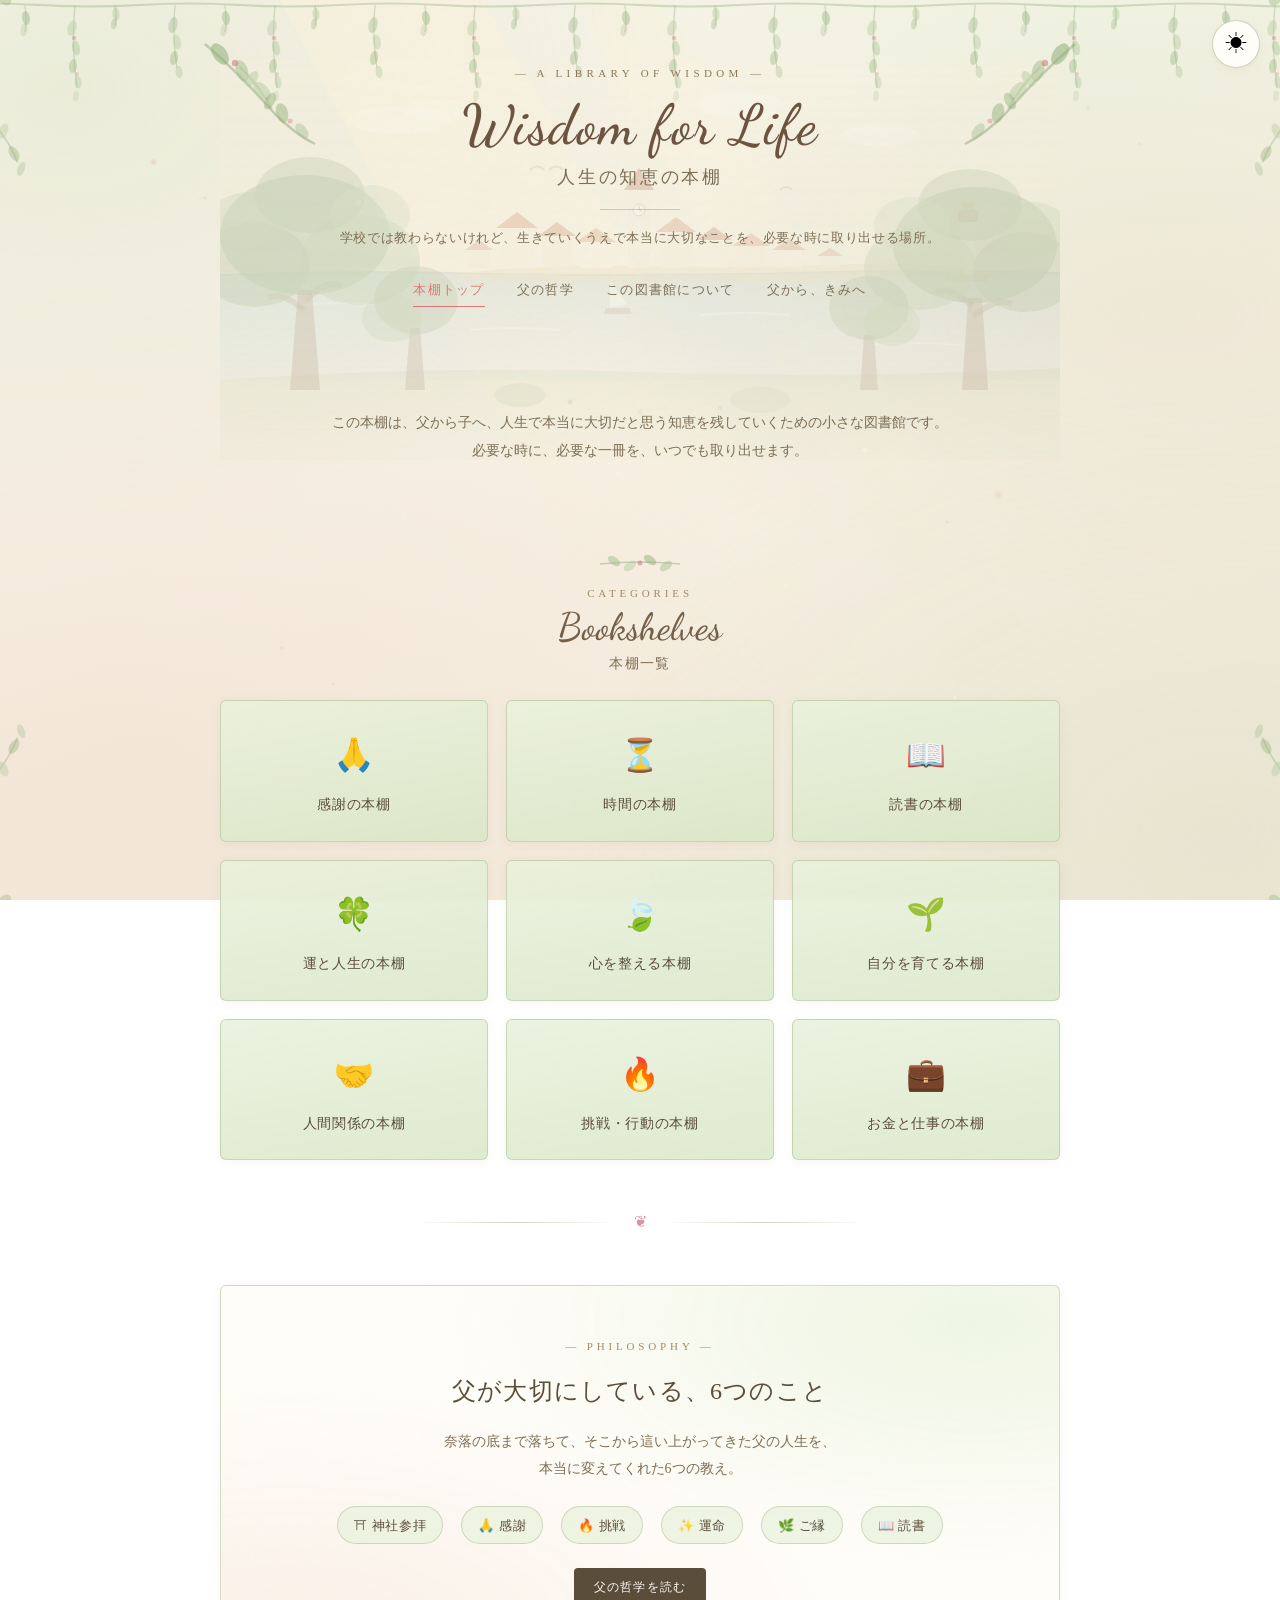
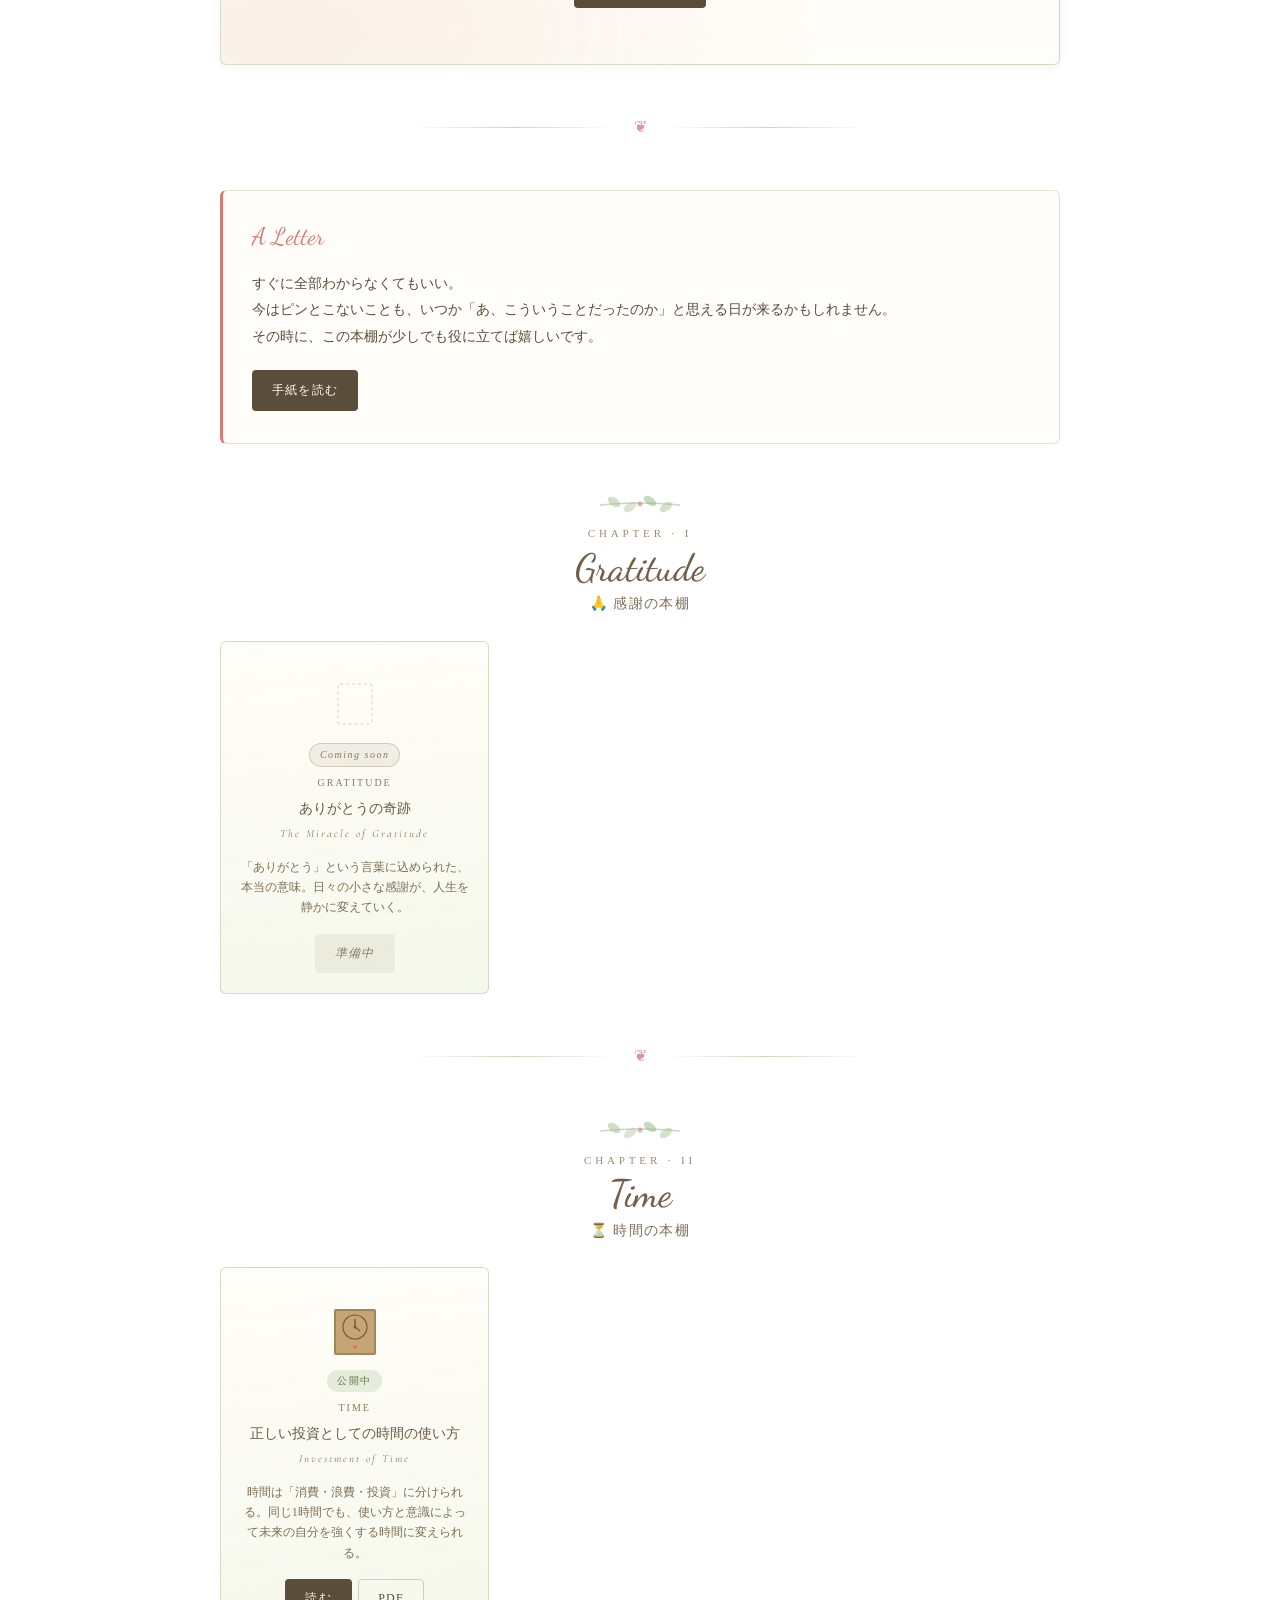
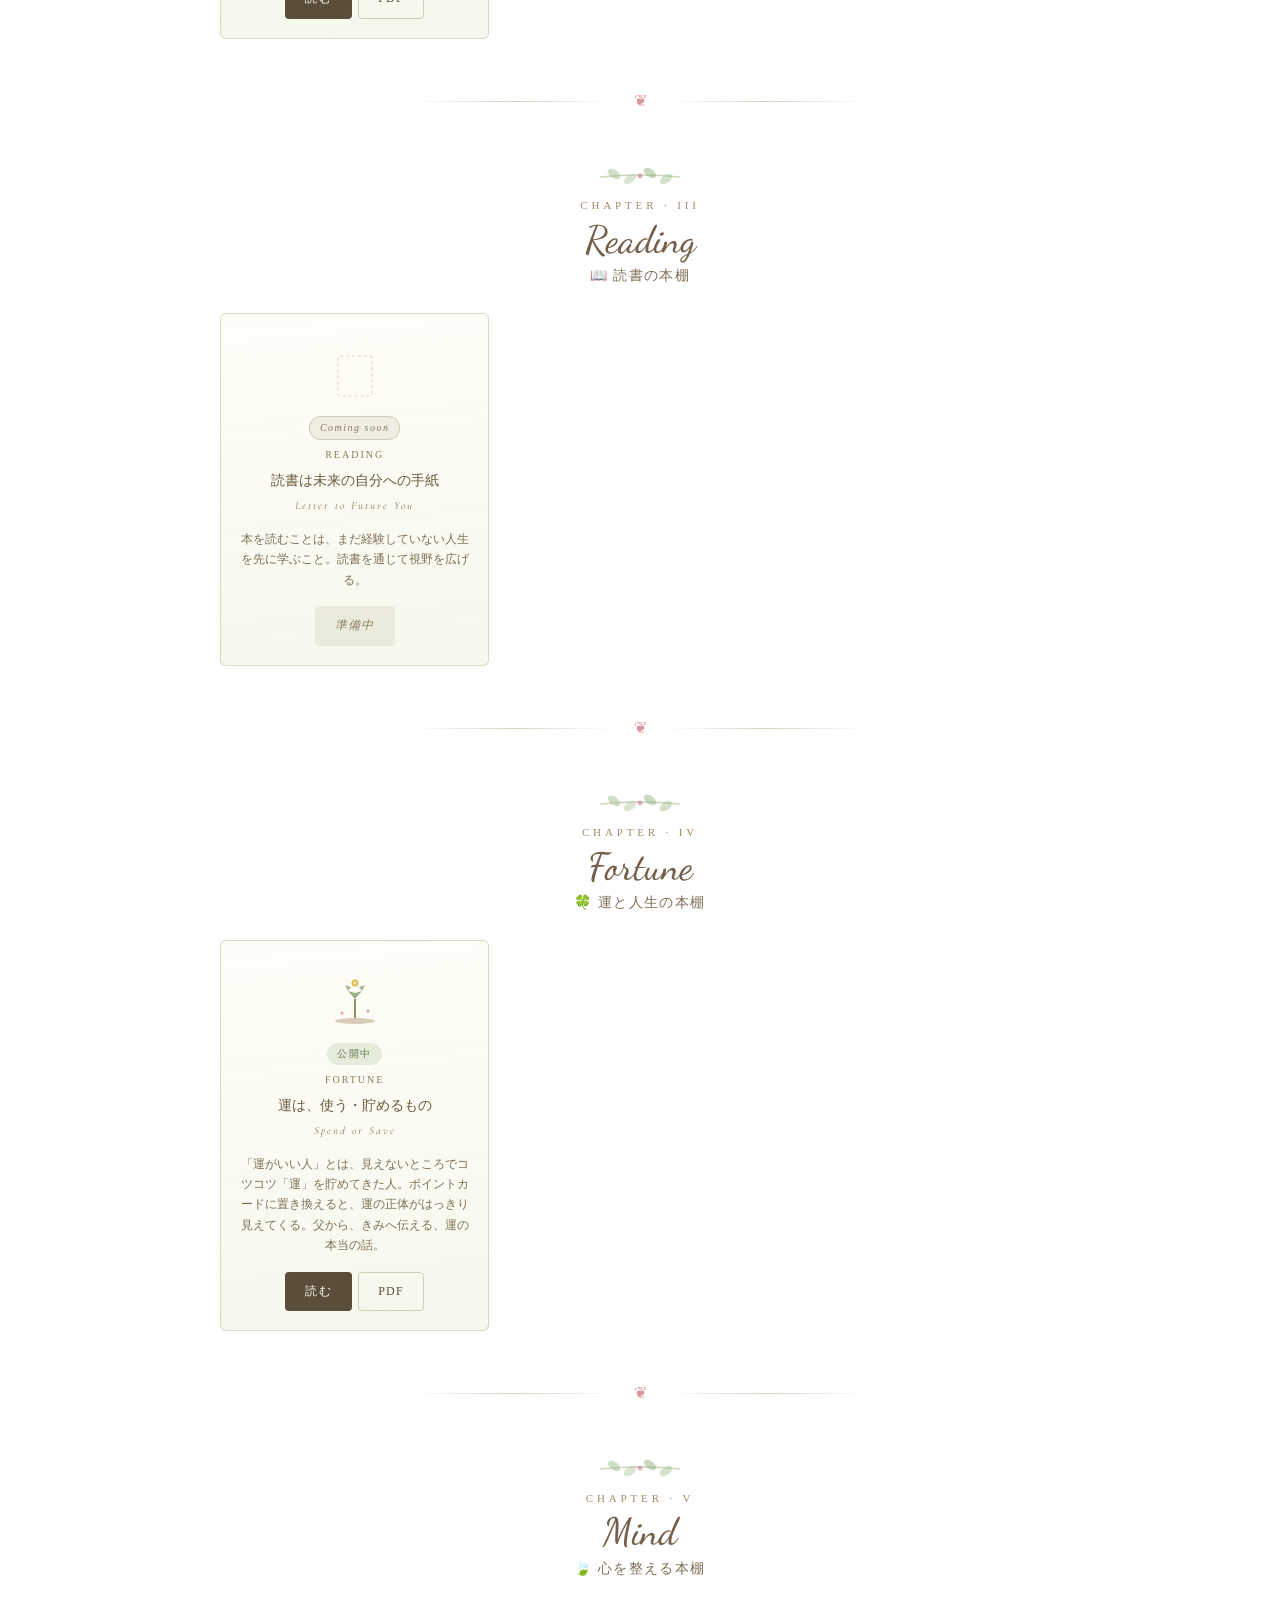
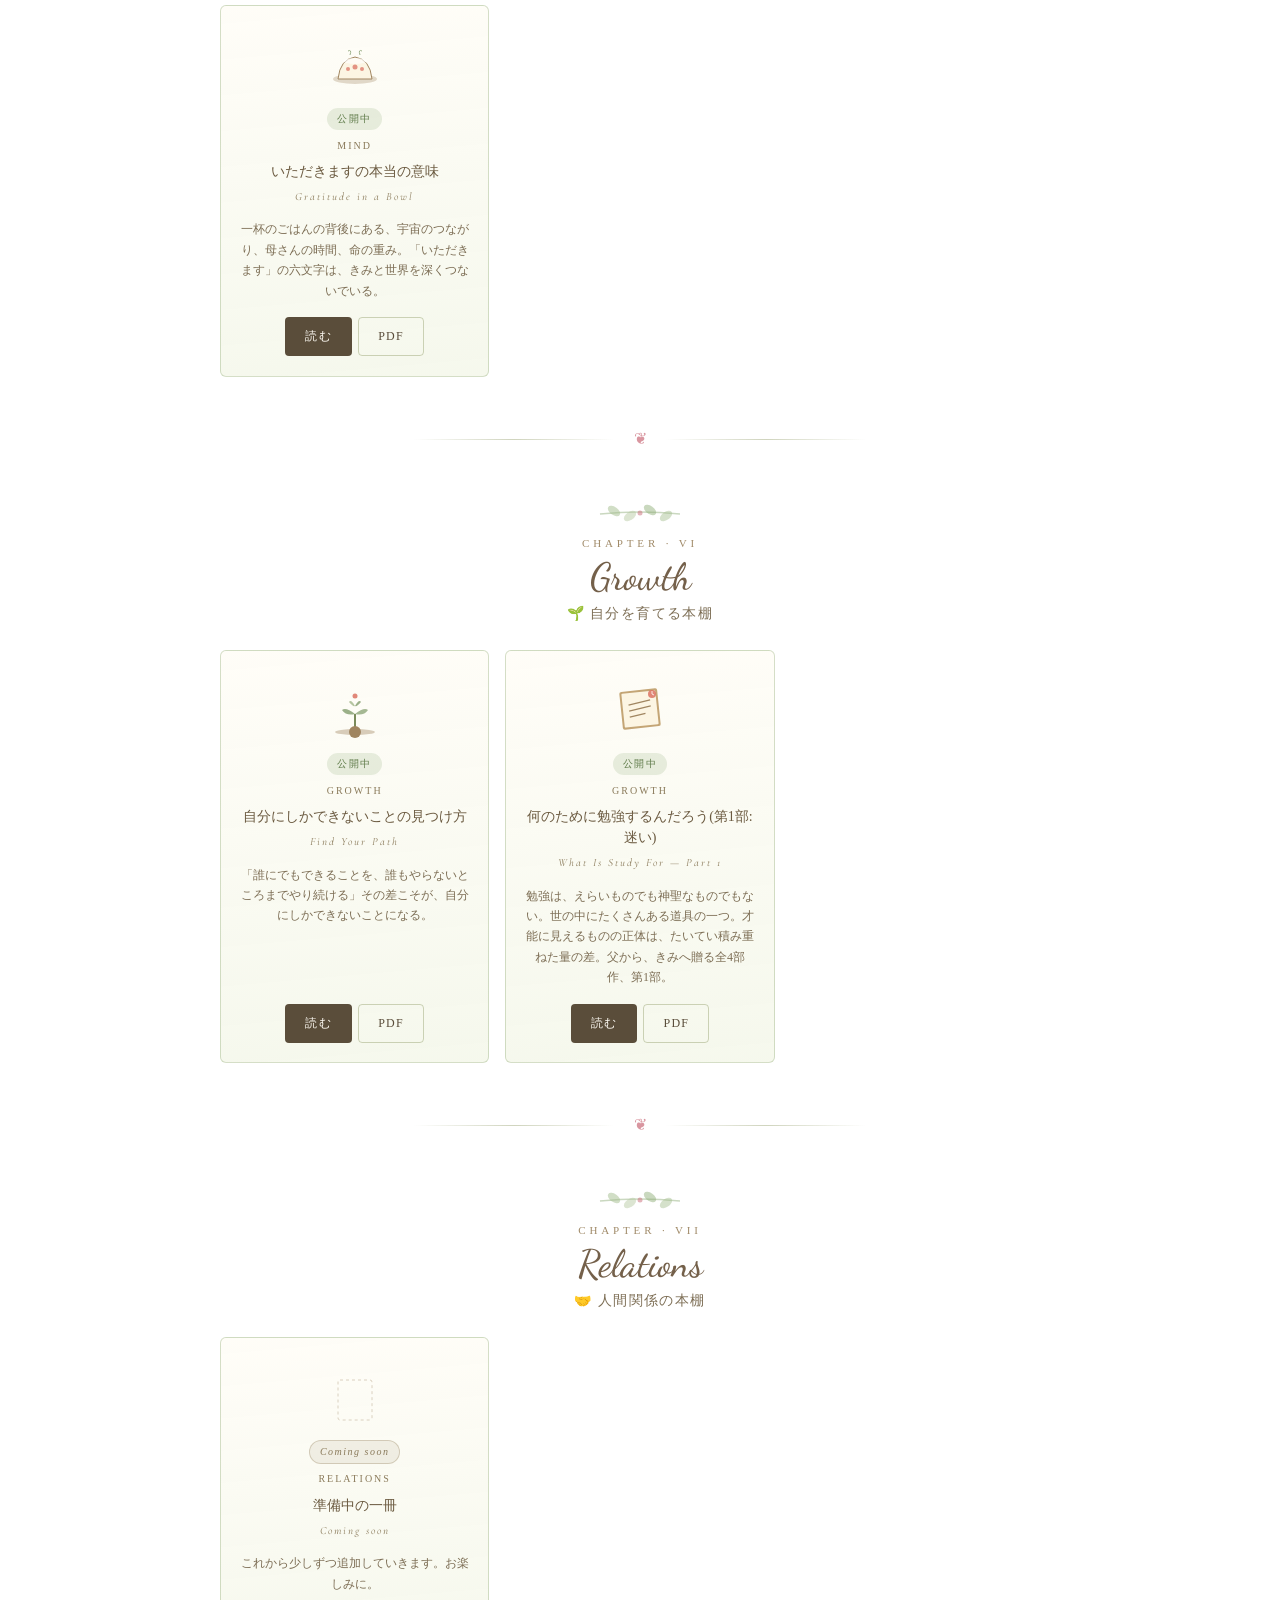
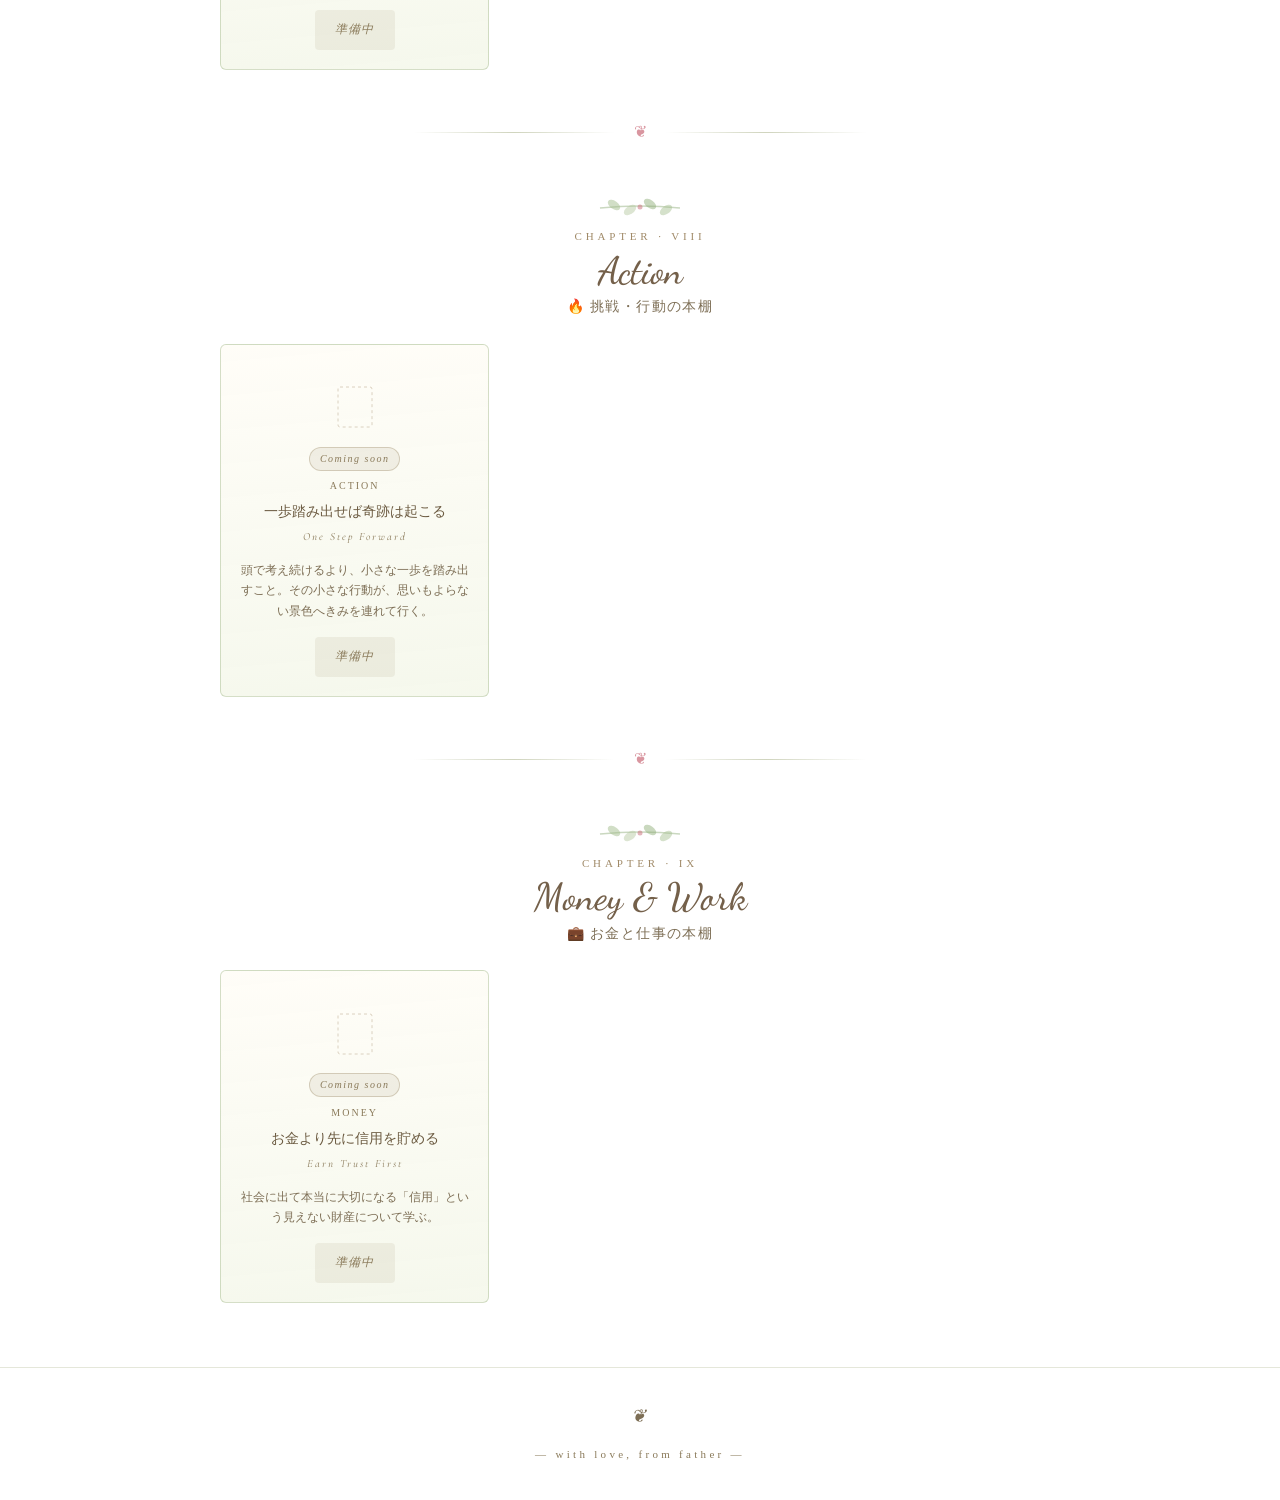
==== commit 7f27a189: "Update index.html" ====
--- a/index.html
+++ b/index.html
@@ -2,7 +2,6 @@
 <!DOCTYPE html>
 <!--
   index.html  =  サイトのトップページ
-  ヴィンテージ・ライブラリーデザイン(昼モード)
 -->
 <html lang="ja">
 <head>
@@ -10,7 +9,6 @@
   <meta name="viewport" content="width=device-width, initial-scale=1.0">
   <title>人生の知恵の本棚｜父から、きみへ。必要な時に取り出せる学びの図書館</title>
   <meta name="description" content="学校では教わらないけれど、生きていくうえで本当に大切なこと。父から、きみへ。人生の知恵を残していく学びの図書館。感謝・時間・読書・運命・心・自分育て・人間関係・挑戦・お金。9つの本棚で、必要な時に必要な学びを。">
-  <!-- OGP (SNSでシェアされた時の表示) -->
   <meta property="og:title" content="人生の知恵の本棚｜父から、きみへ。必要な時に取り出せる学びの図書館">
   <meta property="og:description" content="学校では教わらないけれど、生きていくうえで本当に大切なこと。父から、きみへ。人生の知恵を残していく学びの図書館。感謝・時間・読書・運命・心・自分育て・人間関係・挑戦・お金。9つの本棚で、必要な時に必要な学びを。">
   <meta property="og:type" content="website">
@@ -30,10 +28,8 @@
 </head>
 <body>
 
-  <!-- 昼夜切替ボタン(フェーズ1では仮ボタン、フェーズ2で機能追加) -->
   <button class="mode-toggle" title="昼夜モード切替(準備中)">☀</button>
 
-  <!-- ===== ヘッダー ===== -->
   <header class="site-header">
     <div class="container">
       <div class="site-header-inner">
@@ -54,7 +50,6 @@
 
   <main class="container">
 
-    <!-- ===== 導入 ===== -->
     <section class="intro">
       <p>
         この本棚は、父から子へ、人生で本当に大切だと思う知恵を残していくための小さな図書館です。<br>
@@ -62,7 +57,6 @@
       </p>
     </section>
 
-    <!-- ===== カテゴリー一覧 (3×3グリッド) ===== -->
     <section class="section">
       <div class="section-chapter">
         <p class="section-chapter-overline">CATEGORIES</p>
@@ -71,7 +65,6 @@
       </div>
 
       <div class="category-grid category-grid-3x3">
-        <!-- 上段:内面の3要素(感謝・時間・読書) -->
         <a class="category-card" href="#shelf-thanks">
           <span class="category-icon">🙏</span>
           <span class="category-name">感謝の本棚</span>
@@ -84,7 +77,6 @@
           <span class="category-icon">📖</span>
           <span class="category-name">読書の本棚</span>
         </a>
-        <!-- 中段:内省の3要素(運命・心・自分育て) -->
         <a class="category-card" href="#shelf-luck">
           <span class="category-icon">🍀</span>
           <span class="category-name">運と人生の本棚</span>
@@ -97,7 +89,6 @@
           <span class="category-icon">🌱</span>
           <span class="category-name">自分を育てる本棚</span>
         </a>
-        <!-- 下段:外との関わり3要素(人間関係・挑戦・お金) -->
         <a class="category-card" href="#shelf-relation">
           <span class="category-icon">🤝</span>
           <span class="category-name">人間関係の本棚</span>
@@ -113,14 +104,12 @@
       </div>
     </section>
 
-    <!-- 区切り -->
-    <div class="divider">
-      <div class="divider-line"></div>
-      <span class="divider-mark">❦</span>
-      <div class="divider-line"></div>
-    </div>
-
-    <!-- ===== 父の哲学への導線 ===== -->
+    <div class="divider">
+      <div class="divider-line"></div>
+      <span class="divider-mark">❦</span>
+      <div class="divider-line"></div>
+    </div>
+
     <section class="philosophy-banner">
       <p class="philosophy-banner-overline">— PHILOSOPHY —</p>
       <h2 class="philosophy-banner-title">父が大切にしている、6つのこと</h2>
@@ -141,14 +130,12 @@
       </p>
     </section>
 
-    <!-- 区切り -->
-    <div class="divider">
-      <div class="divider-line"></div>
-      <span class="divider-mark">❦</span>
-      <div class="divider-line"></div>
-    </div>
-
-    <!-- ===== 父から、きみへ(短いメッセージ) ===== -->
+    <div class="divider">
+      <div class="divider-line"></div>
+      <span class="divider-mark">❦</span>
+      <div class="divider-line"></div>
+    </div>
+
     <section class="message-box">
       <h2 class="message-box-title">A Letter</h2>
       <p>
@@ -188,7 +175,6 @@
       </div>
     </section>
 
-    <!-- 区切り -->
     <div class="divider">
       <div class="divider-line"></div>
       <span class="divider-mark">❦</span>
@@ -205,7 +191,6 @@
 
       <div class="book-grid">
         <article class="book-card">
-          <!-- 本のイラスト -->
           <div class="book-illustration">
             <svg viewBox="0 0 70 70">
               <rect x="14" y="18" width="42" height="46" fill="#a08560" rx="2"/>
@@ -230,7 +215,6 @@
       </div>
     </section>
 
-    <!-- 区切り -->
     <div class="divider">
       <div class="divider-line"></div>
       <span class="divider-mark">❦</span>
@@ -264,14 +248,13 @@
       </div>
     </section>
 
-    <!-- 区切り -->
-    <div class="divider">
-      <div class="divider-line"></div>
-      <span class="divider-mark">❦</span>
-      <div class="divider-line"></div>
-    </div>
-
-<!-- ===== 運と人生の本棚 ===== -->
+    <div class="divider">
+      <div class="divider-line"></div>
+      <span class="divider-mark">❦</span>
+      <div class="divider-line"></div>
+    </div>
+
+    <!-- ===== 運と人生の本棚 ===== -->
     <section class="section" id="shelf-luck">
       <div class="section-chapter">
         <p class="section-chapter-overline">CHAPTER · IV</p>
@@ -307,8 +290,6 @@
       </div>
     </section>
 
-
-    <!-- 区切り -->
     <div class="divider">
       <div class="divider-line"></div>
       <span class="divider-mark">❦</span>
@@ -350,14 +331,13 @@
       </div>
     </section>
 
-    <!-- 区切り -->
-    <div class="divider">
-      <div class="divider-line"></div>
-      <span class="divider-mark">❦</span>
-      <div class="divider-line"></div>
-    </div>
-
-<!-- ===== 自分を育てる本棚 ===== -->
+    <div class="divider">
+      <div class="divider-line"></div>
+      <span class="divider-mark">❦</span>
+      <div class="divider-line"></div>
+    </div>
+
+    <!-- ===== 自分を育てる本棚 ===== -->
     <section class="section" id="shelf-self">
       <div class="section-chapter">
         <p class="section-chapter-overline">CHAPTER · VI</p>
@@ -386,6 +366,7 @@
           <p class="book-desc">「誰にでもできることを、誰もやらないところまでやり続ける」その差こそが、自分にしかできないことになる。</p>
           <div class="book-actions">
             <a class="btn btn-primary" href="lessons/jibun-ni-shika-dekinai-koto.html">読む</a>
+            <a class="btn btn-secondary" href="assets/pdf/jibun-ni-shika-dekinai-koto.pdf" target="_blank" rel="noopener">PDF</a>
           </div>
         </article>
 
@@ -408,13 +389,12 @@
           <p class="book-desc">勉強は、えらいものでも神聖なものでもない。世の中にたくさんある道具の一つ。才能に見えるものの正体は、たいてい積み重ねた量の差。父から、きみへ贈る全4部作、第1部。</p>
           <div class="book-actions">
             <a class="btn btn-primary" href="lessons/nan-no-tame-ni-benkyou-01.html">読む</a>
-          </div>
-        </article>
-      </div>
-    </section>
-
-
-    <!-- 区切り -->
+            <a class="btn btn-secondary" href="assets/pdf/nan-no-tame-ni-benkyou-01-slides.pdf" target="_blank" rel="noopener">PDF</a>
+          </div>
+        </article>
+      </div>
+    </section>
+
     <div class="divider">
       <div class="divider-line"></div>
       <span class="divider-mark">❦</span>
@@ -448,7 +428,6 @@
       </div>
     </section>
 
-    <!-- 区切り -->
     <div class="divider">
       <div class="divider-line"></div>
       <span class="divider-mark">❦</span>
@@ -482,7 +461,6 @@
       </div>
     </section>
 
-    <!-- 区切り -->
     <div class="divider">
       <div class="divider-line"></div>
       <span class="divider-mark">❦</span>
@@ -518,7 +496,6 @@
 
   </main>
 
-  <!-- ===== フッター ===== -->
   <footer class="site-footer">
     <div class="container">
       <p>— with love, from father —</p>
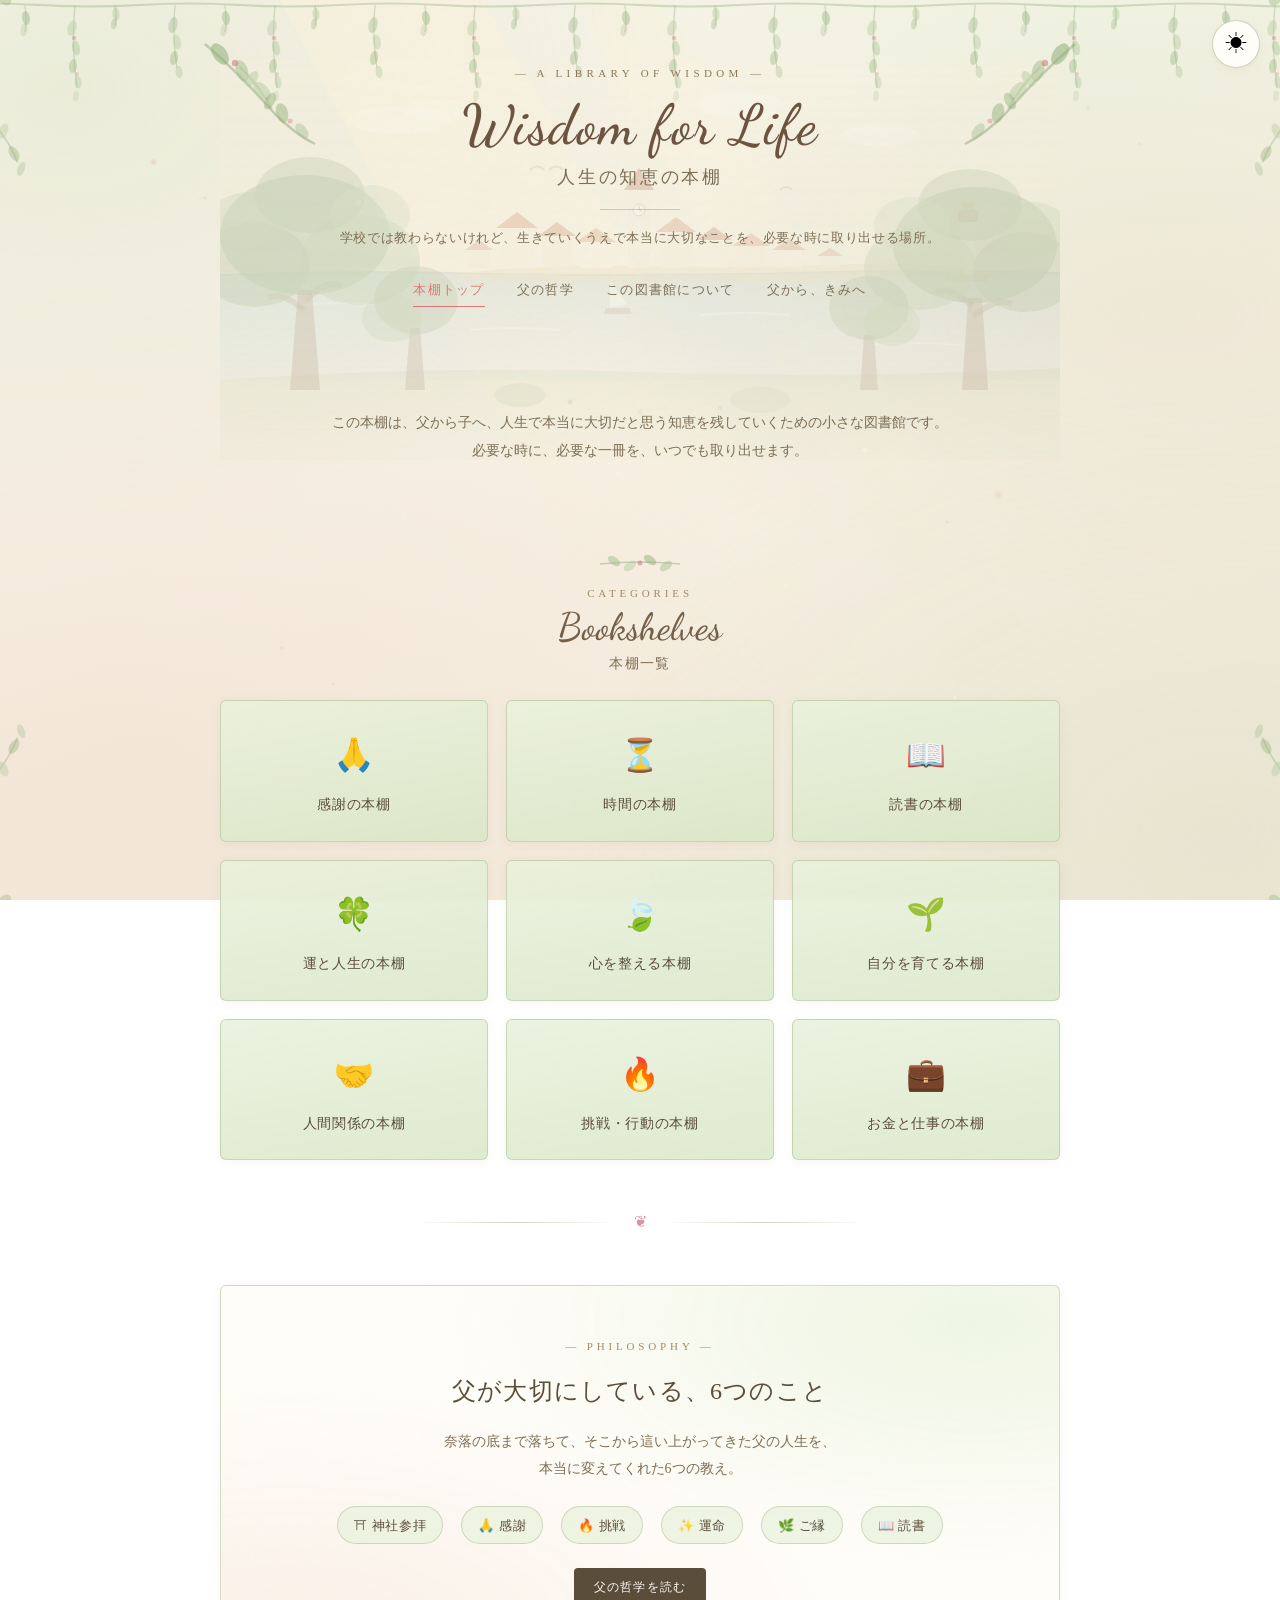
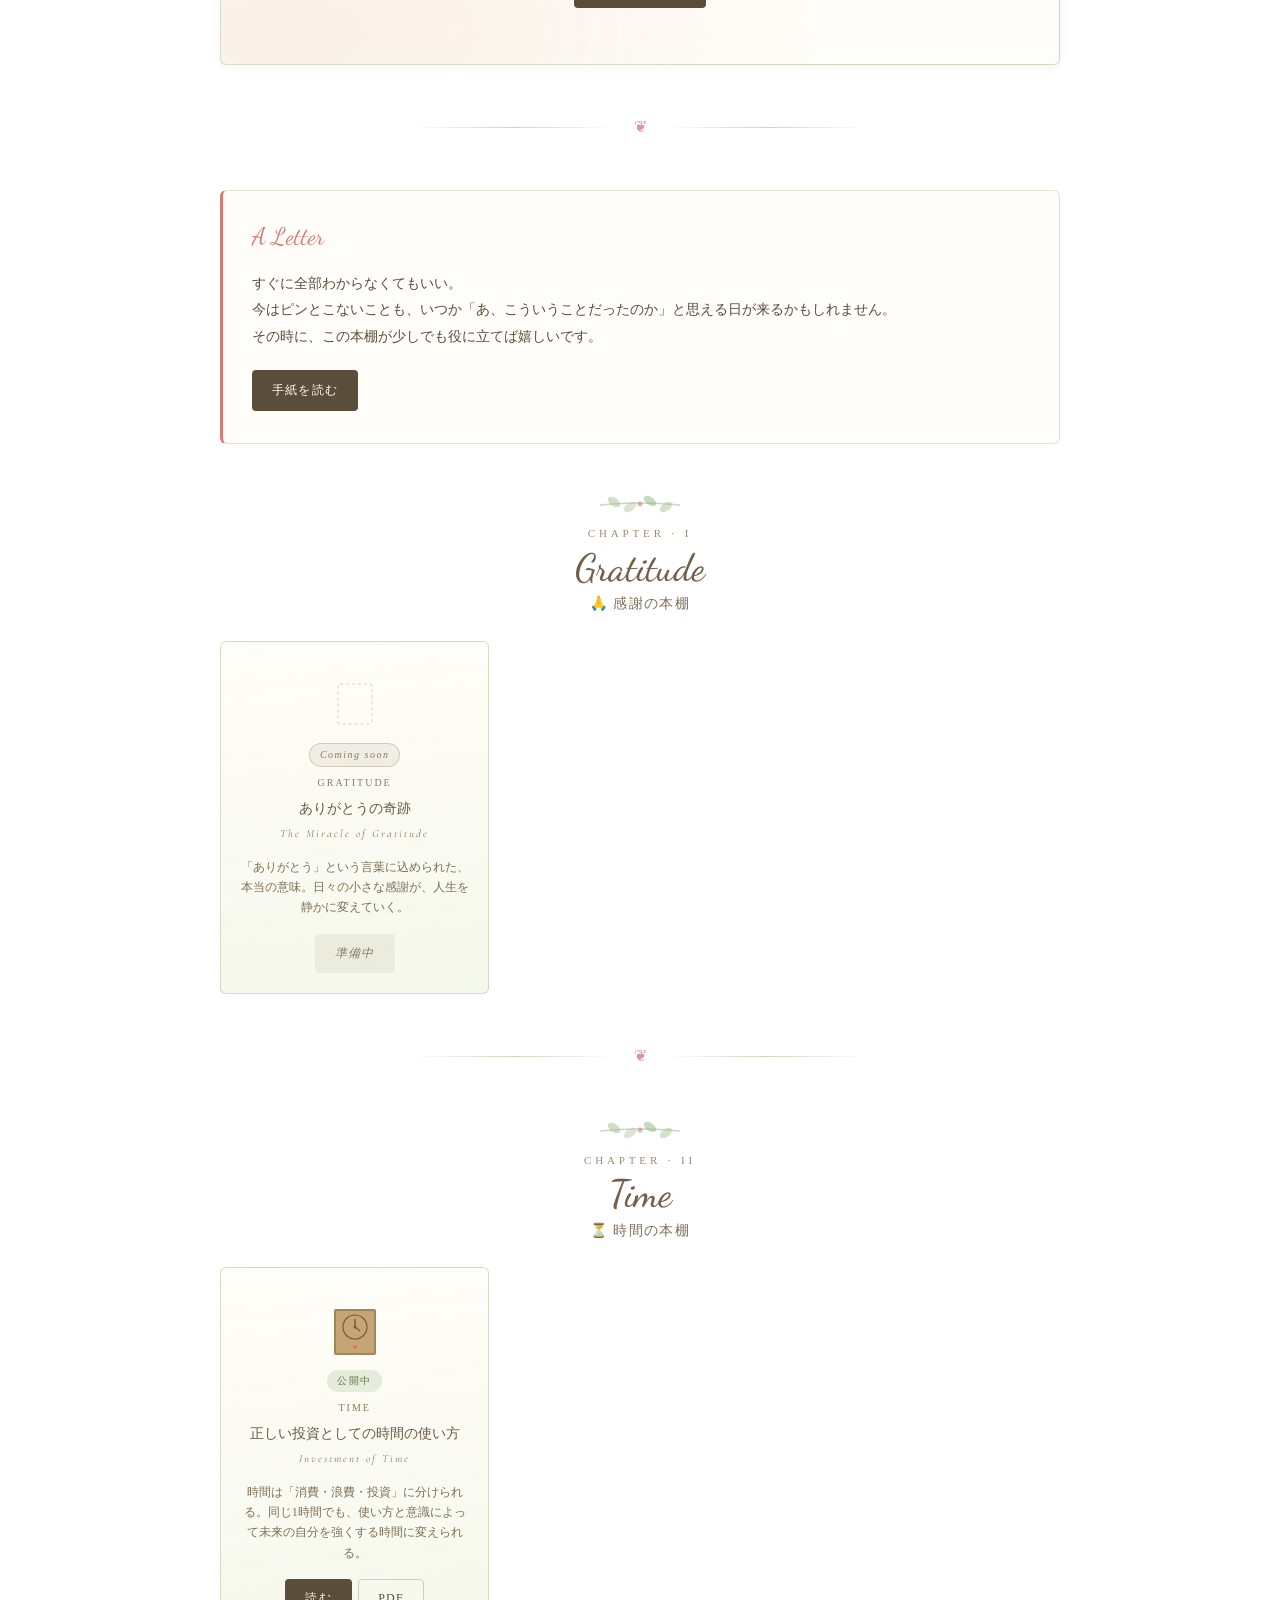
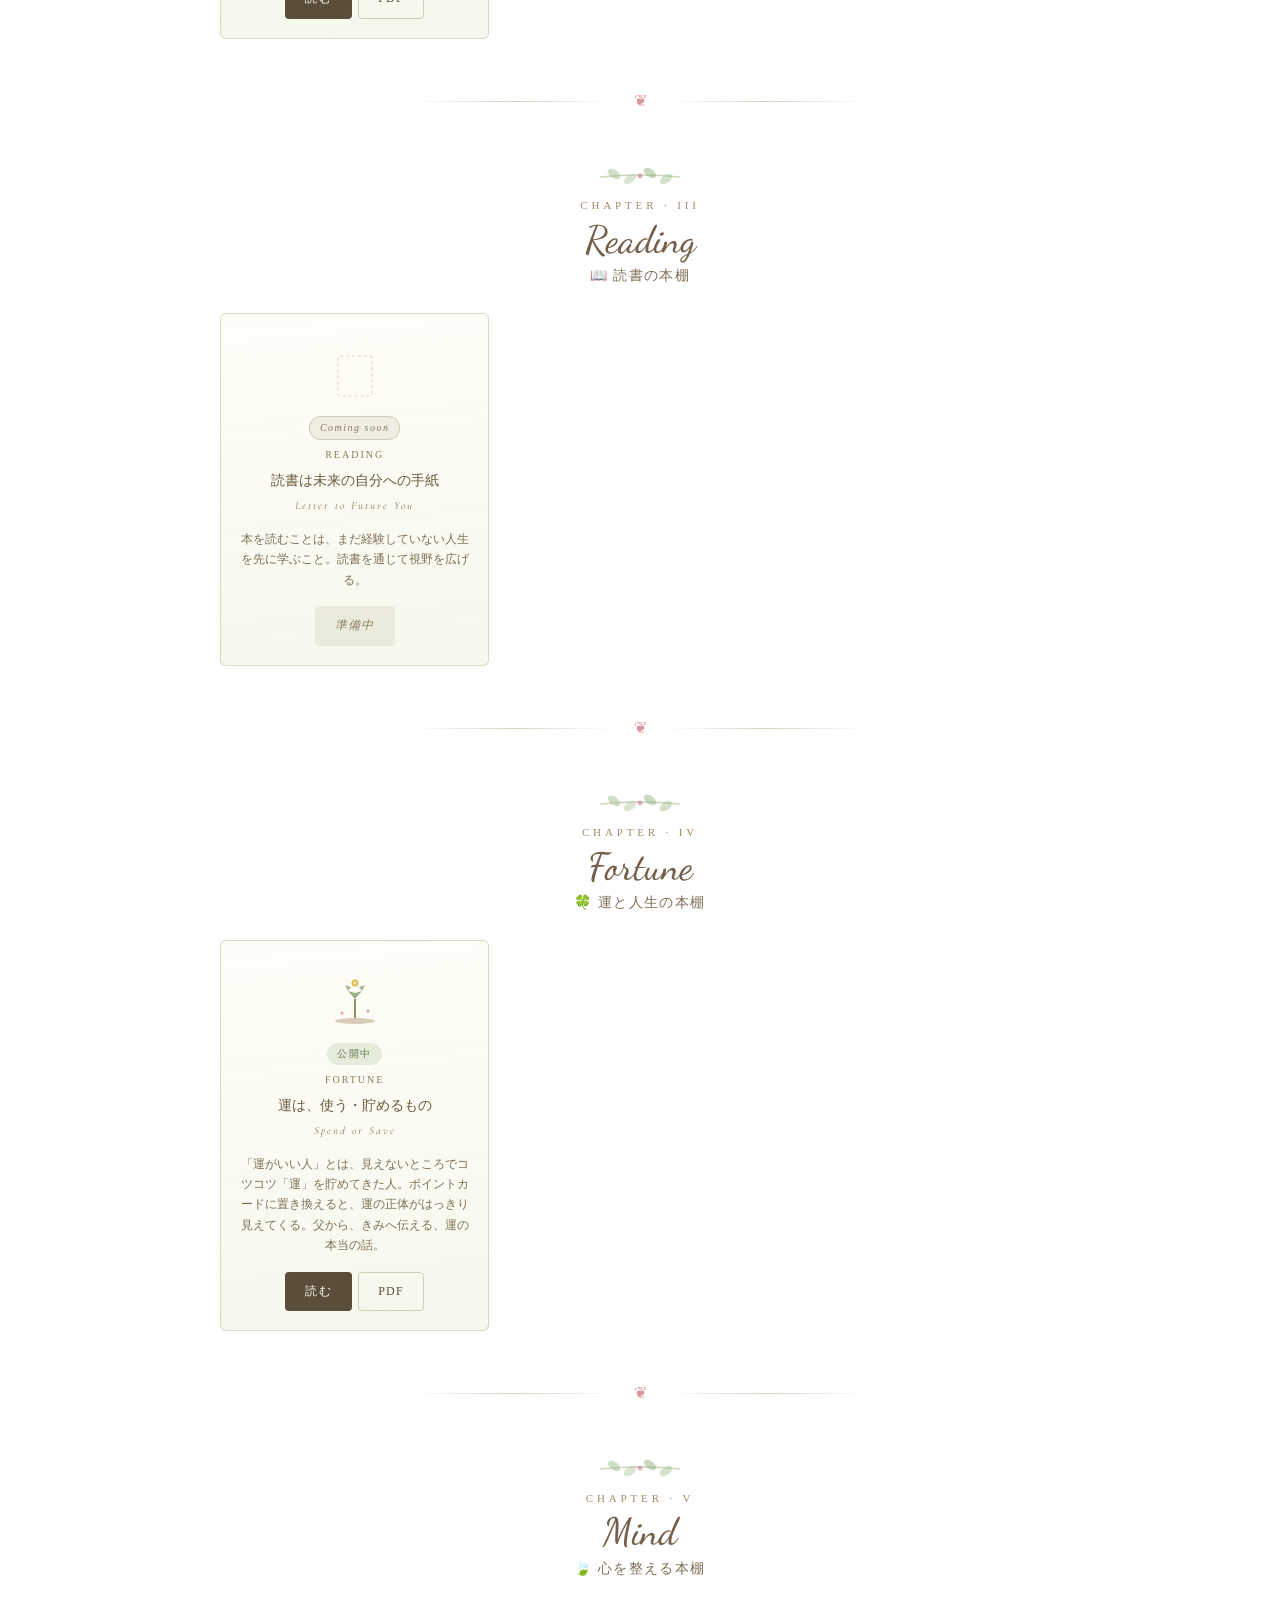
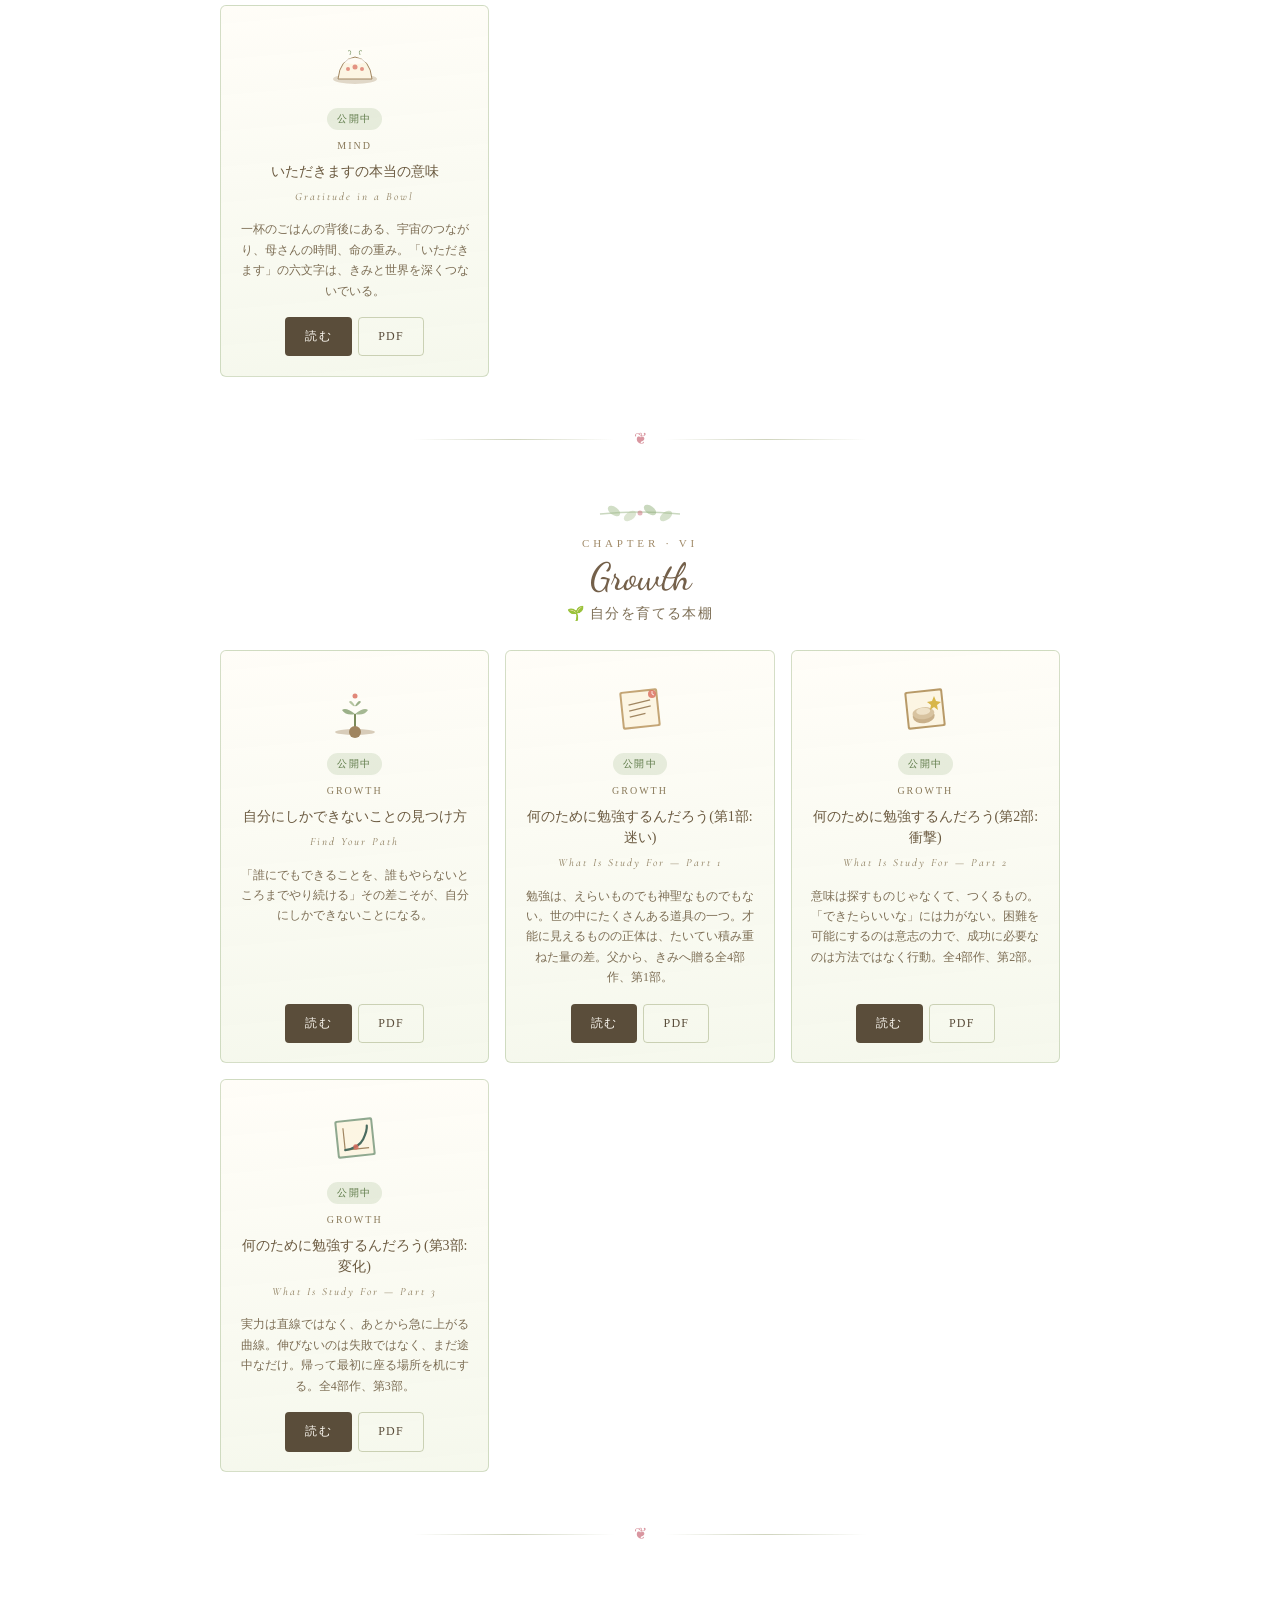
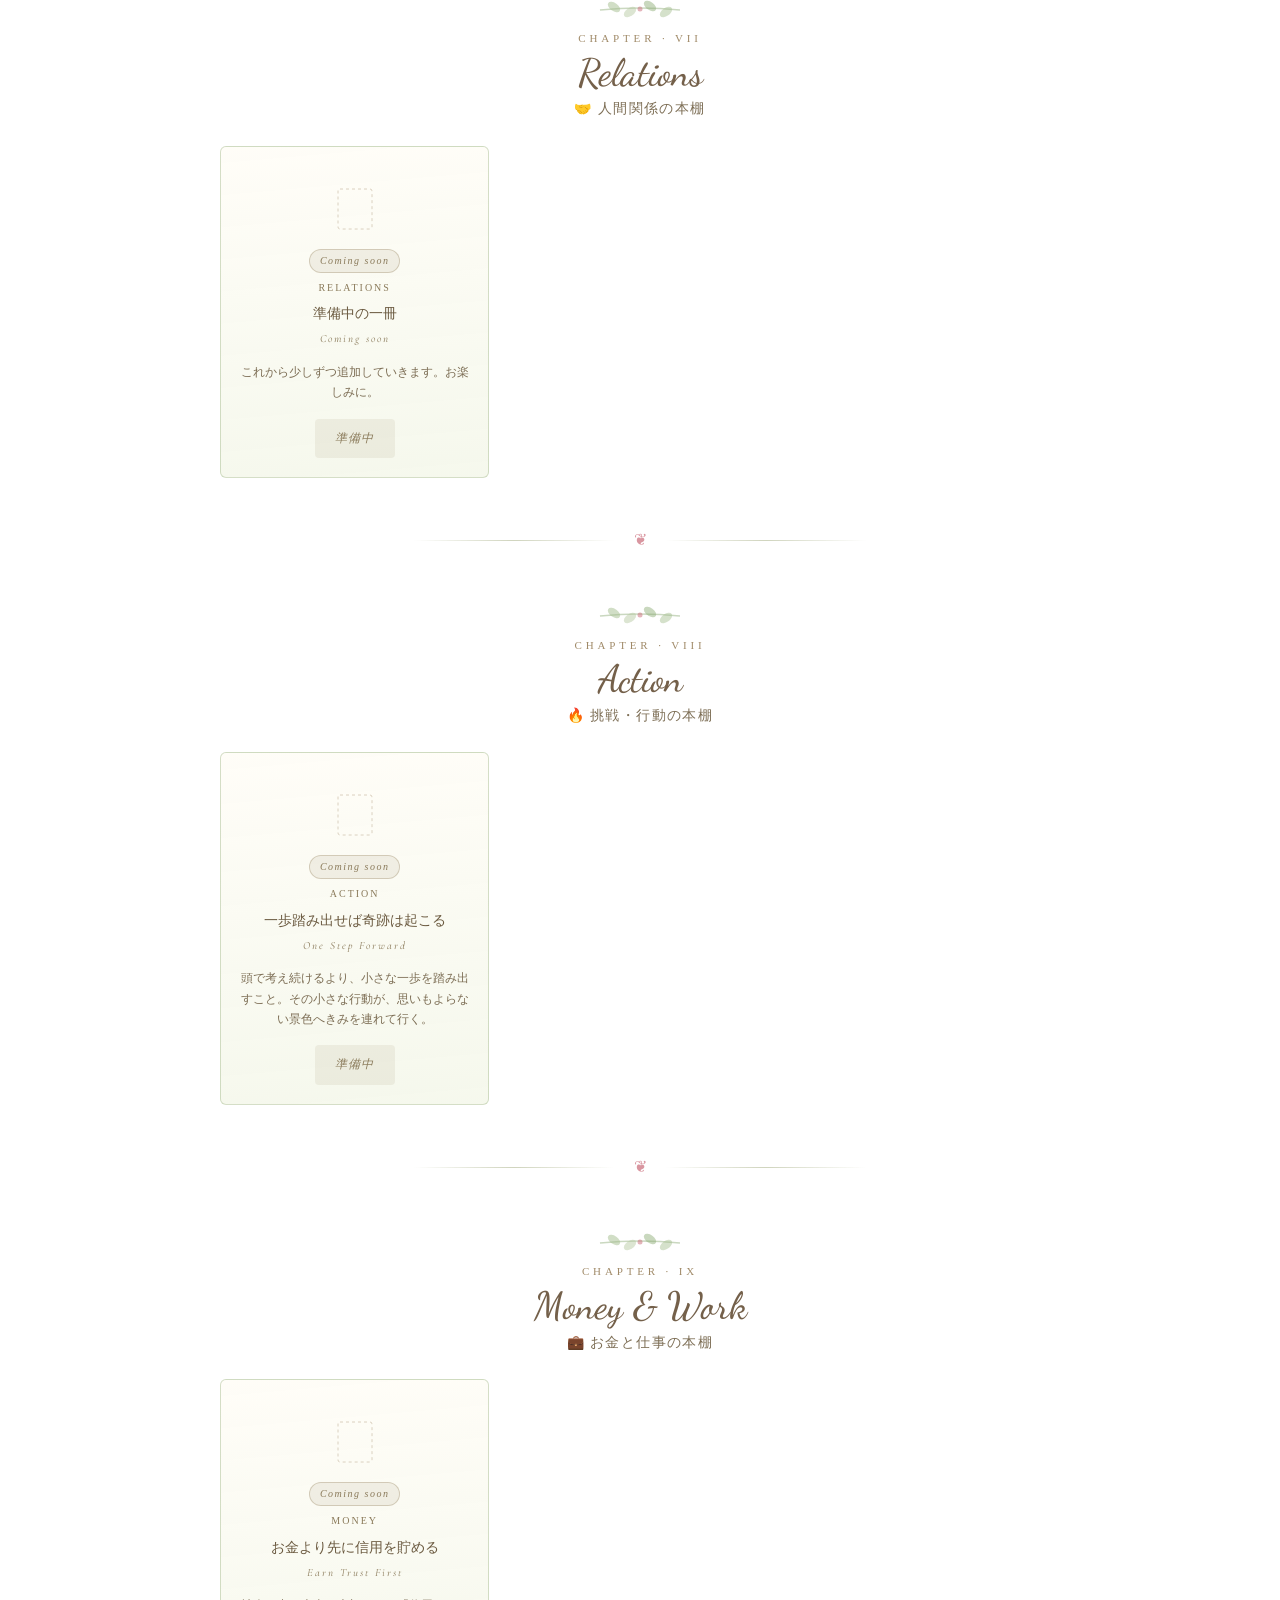
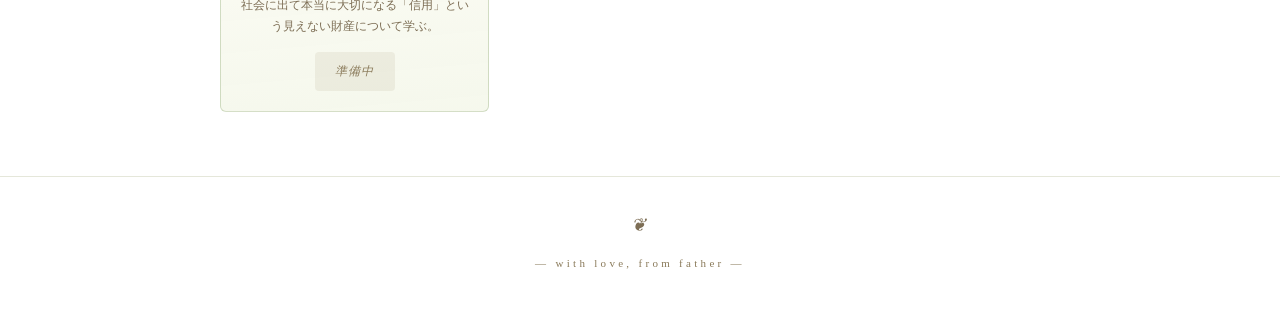
==== commit 76a8afa2: "Update index.html" ====
--- a/index.html
+++ b/index.html
@@ -392,6 +392,50 @@
             <a class="btn btn-secondary" href="assets/pdf/nan-no-tame-ni-benkyou-01-slides.pdf" target="_blank" rel="noopener">PDF</a>
           </div>
         </article>
+
+        <article class="book-card">
+          <div class="book-illustration">
+            <svg viewBox="0 0 70 70">
+              <rect x="16" y="16" width="38" height="38" fill="#b89a68" rx="2" transform="rotate(-6 35 35)"/>
+              <rect x="18" y="18" width="34" height="34" fill="#fcf5e3" rx="1" transform="rotate(-6 35 35)"/>
+              <ellipse cx="33" cy="42" rx="11" ry="7" fill="#c9b08a" transform="rotate(-6 35 35)"/>
+              <ellipse cx="33" cy="39" rx="11" ry="6" fill="#d8c3a0" transform="rotate(-6 35 35)"/>
+              <ellipse cx="33" cy="37" rx="7" ry="3.5" fill="#efe2c8" transform="rotate(-6 35 35)"/>
+              <path d="M44 22 L46 27 L51 28 L47 31 L48 36 L44 33 L40 36 L41 31 L37 28 L42 27 Z" fill="#d4af37" opacity="0.9"/>
+            </svg>
+          </div>
+          <span class="book-status status-open">公開中</span>
+          <p class="book-category">GROWTH</p>
+          <h3 class="book-title">何のために勉強するんだろう(第2部:衝撃)</h3>
+          <p class="book-title-en">What Is Study For — Part 2</p>
+          <p class="book-desc">意味は探すものじゃなくて、つくるもの。「できたらいいな」には力がない。困難を可能にするのは意志の力で、成功に必要なのは方法ではなく行動。全4部作、第2部。</p>
+          <div class="book-actions">
+            <a class="btn btn-primary" href="lessons/nan-no-tame-ni-benkyou-02.html">読む</a>
+            <a class="btn btn-secondary" href="assets/pdf/nan-no-tame-ni-benkyou-02-slides.pdf" target="_blank" rel="noopener">PDF</a>
+          </div>
+        </article>
+
+        <article class="book-card">
+          <div class="book-illustration">
+            <svg viewBox="0 0 70 70">
+              <rect x="16" y="16" width="38" height="38" fill="#8fa88f" rx="2" transform="rotate(-6 35 35)"/>
+              <rect x="18" y="18" width="34" height="34" fill="#fcf5e3" rx="1" transform="rotate(-6 35 35)"/>
+              <line x1="24" y1="46" x2="48" y2="46" stroke="#a08560" stroke-width="1.2" transform="rotate(-6 35 35)"/>
+              <line x1="24" y1="46" x2="24" y2="24" stroke="#a08560" stroke-width="1.2" transform="rotate(-6 35 35)"/>
+              <path d="M24 46 Q38 45 43 37 T48 24" fill="none" stroke="#4a6b5f" stroke-width="2.2" stroke-linecap="round" transform="rotate(-6 35 35)"/>
+              <circle cx="35" cy="44" r="2.6" fill="#d96a5a" opacity="0.85" transform="rotate(-6 35 35)"/>
+            </svg>
+          </div>
+          <span class="book-status status-open">公開中</span>
+          <p class="book-category">GROWTH</p>
+          <h3 class="book-title">何のために勉強するんだろう(第3部:変化)</h3>
+          <p class="book-title-en">What Is Study For — Part 3</p>
+          <p class="book-desc">実力は直線ではなく、あとから急に上がる曲線。伸びないのは失敗ではなく、まだ途中なだけ。帰って最初に座る場所を机にする。全4部作、第3部。</p>
+          <div class="book-actions">
+            <a class="btn btn-primary" href="lessons/nan-no-tame-ni-benkyou-03.html">読む</a>
+            <a class="btn btn-secondary" href="assets/pdf/nan-no-tame-ni-benkyou-03-slides.pdf" target="_blank" rel="noopener">PDF</a>
+          </div>
+        </article>
       </div>
     </section>
 
